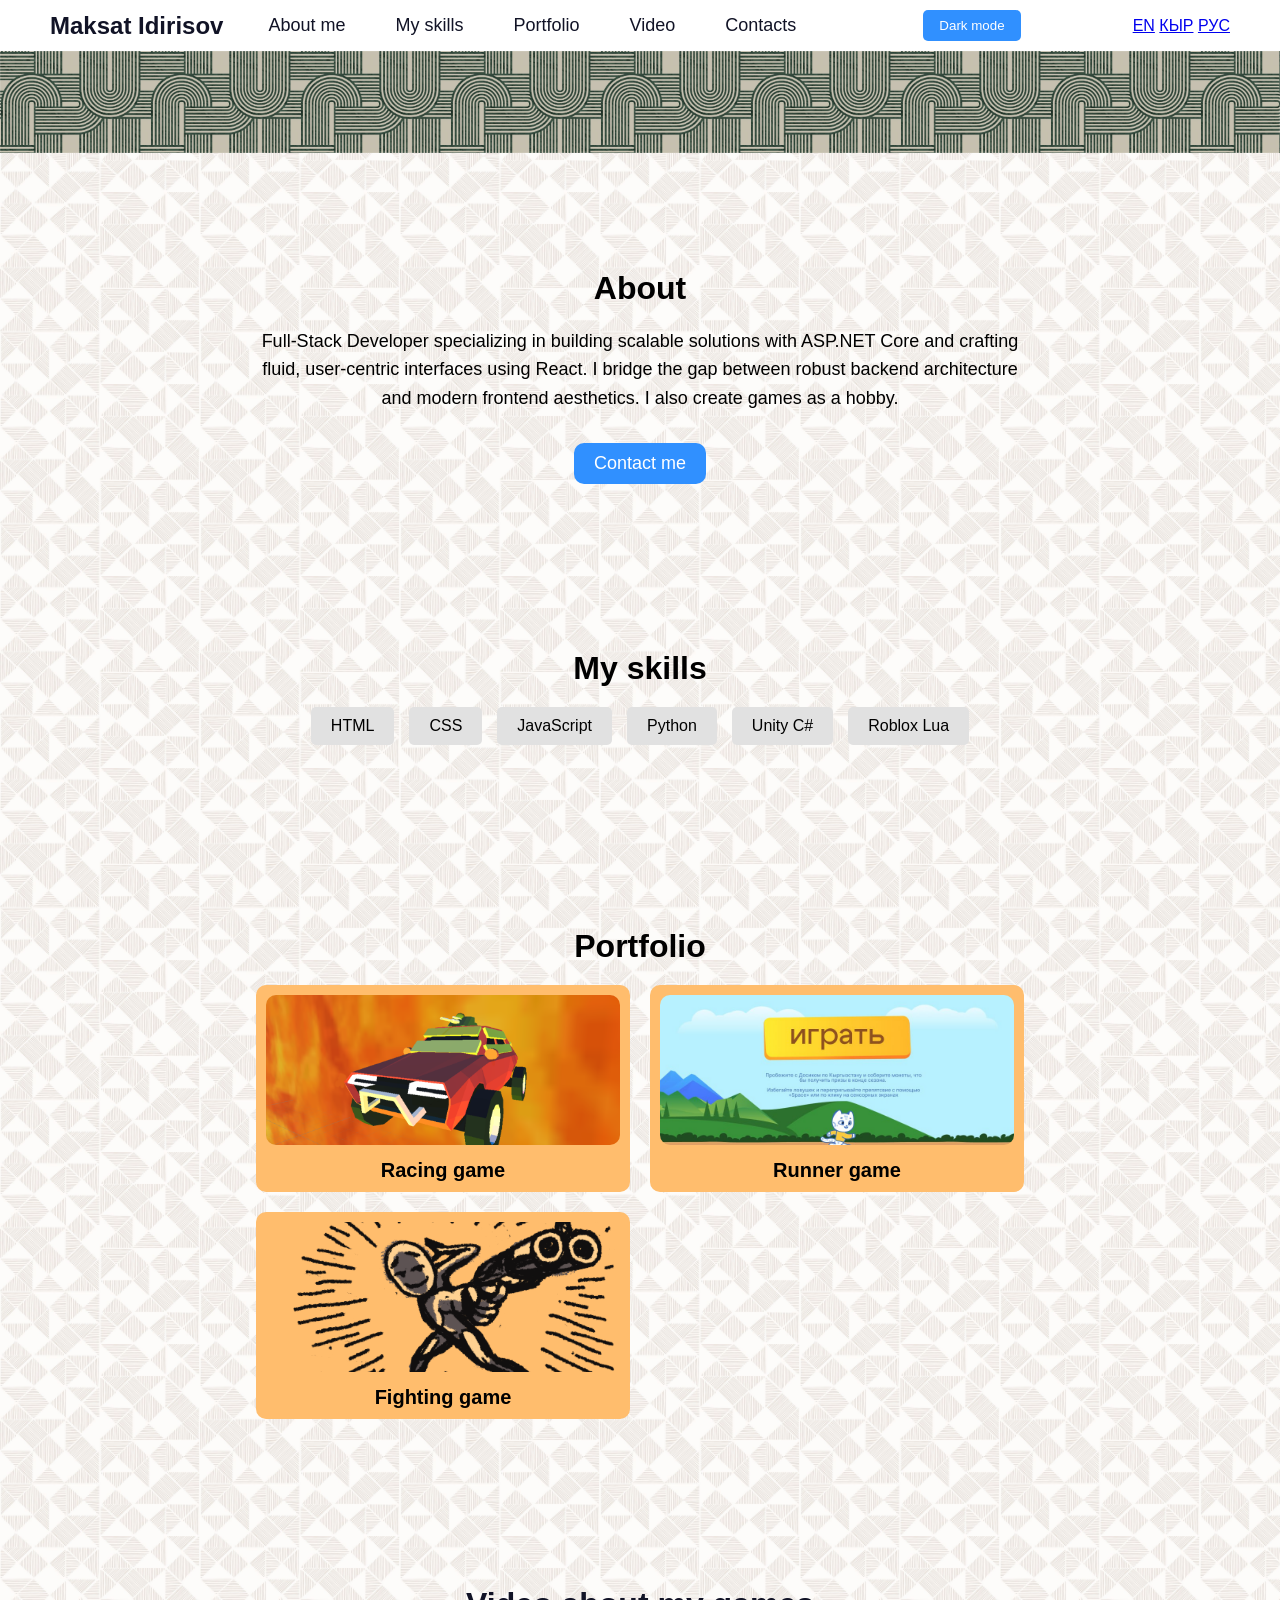
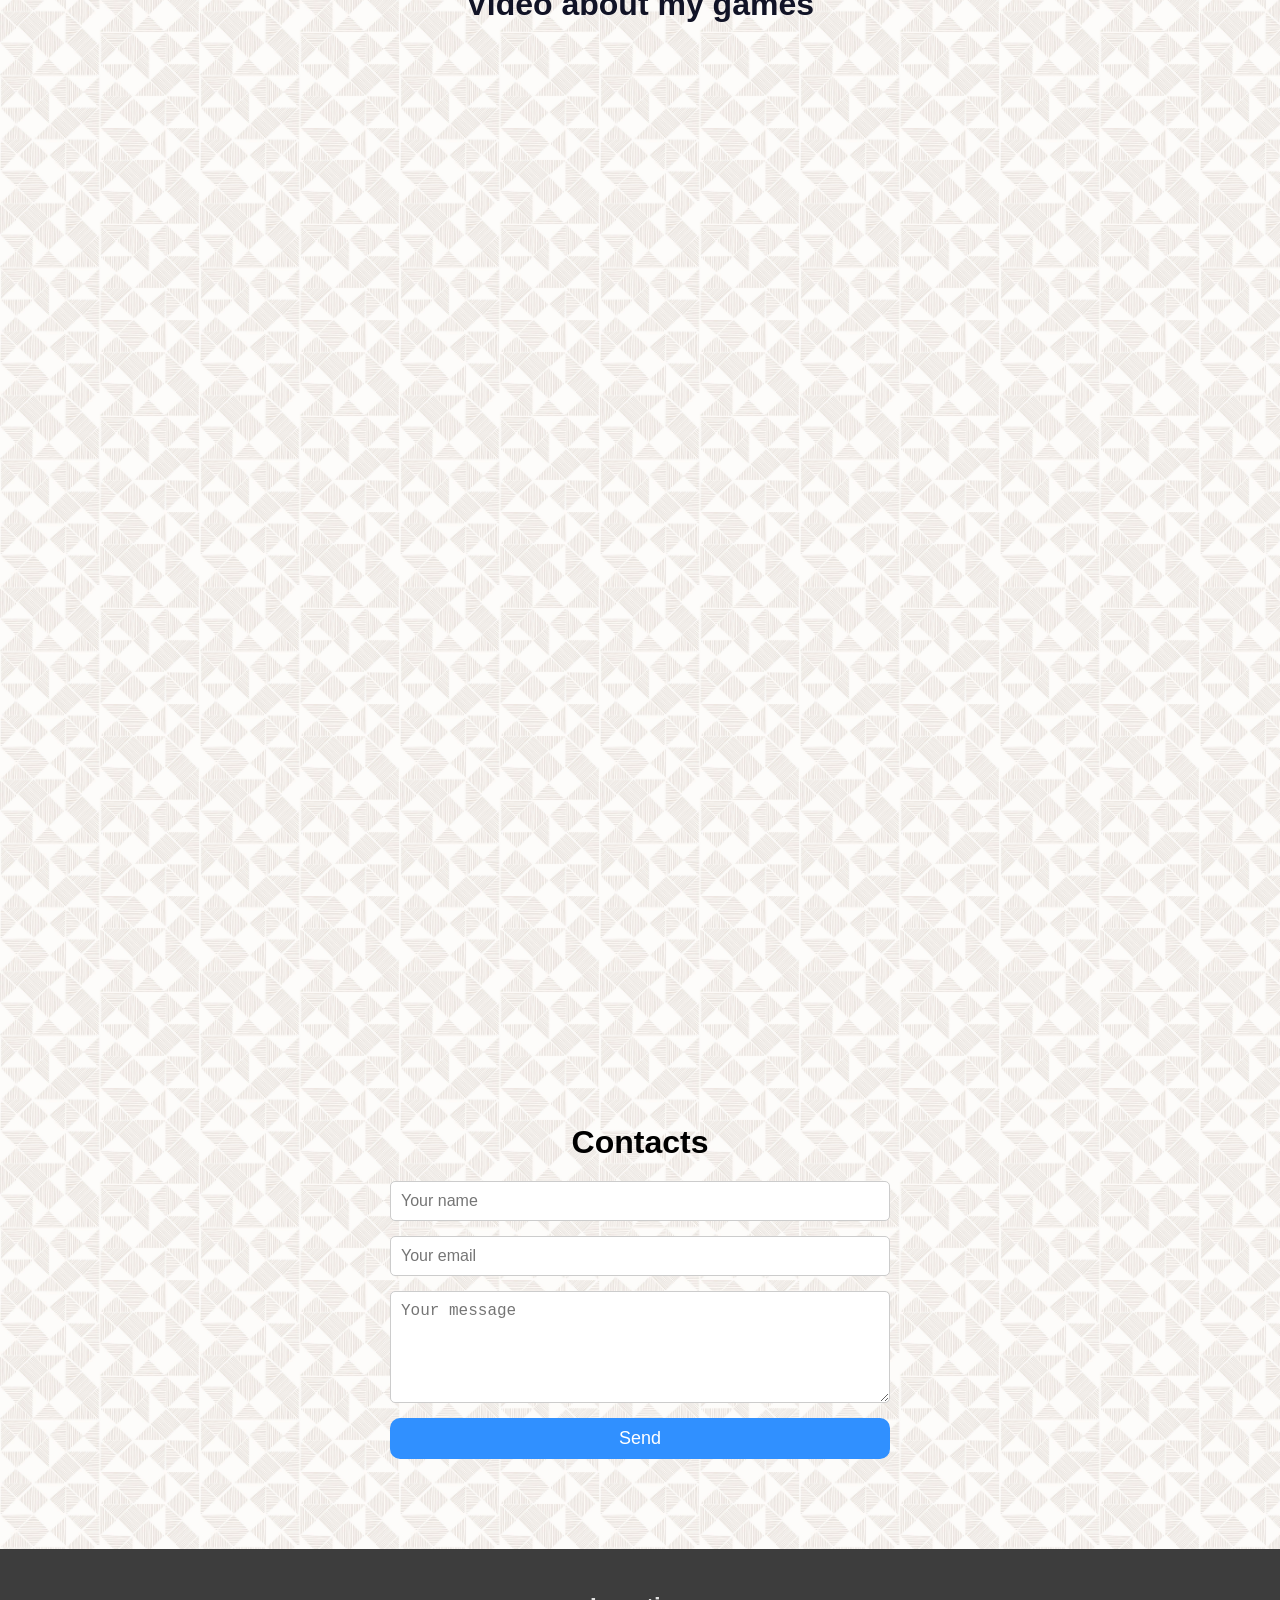
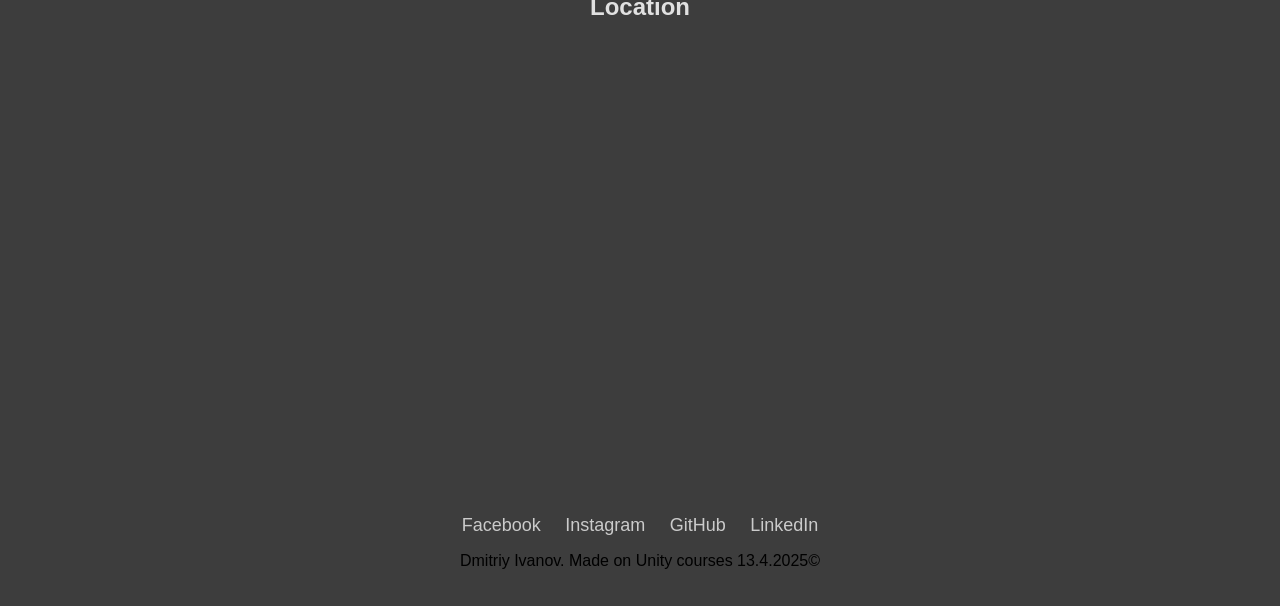
==== index.html @ fcd70723 "Added textures" ====
<!DOCTYPE html>
<html lang="ru">

<head>
    <!--Roboto-->
    <link rel="preconnect" href="https://fonts.googleapis.com">
    <link rel="preconnect" href="https://fonts.gstatic.com" crossorigin>
    <link href="https://fonts.googleapis.com/css2?family=Roboto:ital,wght@0,100..900;1,100..900&display=swap"
        rel="stylesheet">

    <meta charset="UTF-8">
    <meta name="viewport" content="width=device-width, initial-scale=1.0">
    <title>Portfolio</title>
    <link rel="stylesheet" href="style.css">
    <script src="app.js" defer></script>
</head>

<body>
    <!-- ========== Header ========== -->
    <header>
        <!-- Header Left Container: Logo and Navigation -->
        <div class="header-left">
            <!--&reg; - this creates R symbol in text-->
            <div class="logo">Maksat Idirisov</div>
            <nav>
                <ul>
                    <li><a href="#about">About me</a></li><!--Обо мне-->
                    <li><a href="#skills">My skills</a></li><!--Мои навыки-->
                    <li><a href="#portfolio">Portfolio</a></li><!--Портфолио-->
                    <li><a href="#videos">Video</a></li><!--Видео-->
                    <li><a href="#contacts">Contacts</a></li><!--Контакты-->
                </ul>
            </nav>
        </div>
        <!-- Dark/Light mode toggle button -->
        <button id="theme-toggle" class="theme-toggle-btn">Dark Mode</button>
        <!--HTML language wrapper starts here-->
        <div class="langWrap">
            <a href="#" language="english" class="active">EN</a>
            <a href="#" language="kyrgyz">КЫР</a>
            <a href="#" language="russian">РУС</a>
        </div>
    </header>

    <!-- ========== Image Block ========== -->
    <div class="image-block">
        <!--<img src="img/textures/twine-moss-4510-mm-architextures.jpg" alt="Описание изображения">-->
        <div class="texture-box"></div>
    </div>

    <!-- ========== "Обо мне" Section ========== -->
    <section class="about" id="about">
        <h2>About me</h2><!--Обо мне-->
        <p>
            I'm a web applications developer. I use ASP.NET Core for web development. 
			For the frontend I use HTML, CSS, JavaScript, and the React framework. 
			I also create games as a hobby.
        </p>
        <!--Создаю игры на Scratch, игры собранные из блоков. Также создаю игры в студии Roblox, 
на языке Луа. Также создаю язык игры с помощью Unity Engine на C#. Создаю сайты с 
с помощью HTML, CSS, JavaScript. В настоящий момент учу использовать ASP.NET для веб-разработки.-->
        <button class="contact-btn">Contact me</button><!--Связаться-->
    </section>

    <!-- ========== "Мои навыки" Section ========== -->
    <section class="skills" id="skills">
        <h2>My skills</h2><!--Мои навыки-->
        <ul>
            <li>HTML</li>
            <li>CSS</li>
            <li>JavaScript</li>
            <li>Python</li>
            <li>Unity C#</li>
            <li>Roblox Lua</li>
        </ul>
    </section>

    <!-- ========== "Портфолио" Section ========== -->
    <section class="portfolio" id="portfolio">
        <h2>Portfolio</h2><!--Портфолио-->
        <div class="portfolio-grid">
            <div class="portfolio-item">
                <img src="img/NewPanzerGameWallpaper.png" alt="Проект 1">
                <h3>Racing games</h3><!--Игры в жанре Гонки-->
            </div>
            <div class="portfolio-item">
                <img src="img/runner.jpg" alt="Проект 2">
                <h3>Runner games</h3><!--Игры в жанре Раннер-->
            </div>
            <div class="portfolio-item">
                <img src="img/playerWins.png" alt="Проект 3">
                <h3>Fighting games</h3><!--Игры в жанре Файтинг-->
            </div>
        </div>
    </section>

    <!-- ========== "Видео" Section ========== -->
    <section class="videos" id="videos">
        <h2>Video about my games</h2><!--Видео о моих играх-->
        <div class="video-container">
            <!-- Video 1 -->
            <iframe width="997" height="561" src="https://www.youtube.com/embed/65DxuuSPY0o"
                title="Стратегии на Playstation 1" frameborder="0"
                allow="accelerometer; autoplay; clipboard-write; encrypted-media; gyroscope; picture-in-picture; web-share"
                referrerpolicy="strict-origin-when-cross-origin" allowfullscreen></iframe>

            <!-- Video 2 -->
            <iframe width="997" height="561" src="https://www.youtube.com/embed/rndyV_MKTBg"
                title="Шутеры на Playstation 1" frameborder="0"
                allow="accelerometer; autoplay; clipboard-write; encrypted-media; gyroscope; picture-in-picture; web-share"
                referrerpolicy="strict-origin-when-cross-origin" allowfullscreen></iframe>

            <!-- Video 3 -->
            <iframe width="997" height="561" src="https://www.youtube.com/embed/nixuLZvsiWA"
                title="Как ломали PlayStation" frameborder="0"
                allow="accelerometer; autoplay; clipboard-write; encrypted-media; gyroscope; picture-in-picture; web-share"
                referrerpolicy="strict-origin-when-cross-origin" allowfullscreen></iframe>
        </div>
    </section>
    <!-- =================================== встроенная игра ==============-->
    <div class="game_iframe">
        <iframe frameborder="0" src="https://itch.io/embed-upload/9185637?color=85c078" allowfullscreen="" width="750"
            height="455"><a href="https://maxatidsolodev.itch.io/dosik-infinite-runner">Play Dosik Infinite Runner on
                itch.io</a></iframe>
        <iframe frameborder="0" src="https://itch.io/embed-upload/6271792?color=2f2f2f" allowfullscreen="" width="750"
            height="455"><a href="https://bulbulsup.itch.io/historyofartquiz">Play History Of Art Quiz on itch.io</a></iframe>
        <iframe frameborder="0" src="https://itch.io/embed-upload/6440916?color=000000" allowfullscreen="" width="750"
            height="455"><a href="https://bulbulsup.itch.io/yet-another-fighting-game-yafg">Play Yet Another Fighting Game
                Y.A.F.G. on itch.io</a></iframe>
    </div>

    <!-- ========== "Контакты" Section ========== -->
    <section class="contacts" id="contacts">
        <h2>Contacts</h2><!--Контакты-->
        <form class="contact-form">
            <input type="text" placeholder="Your name" required>
            <input type="email" placeholder="Your email" required>
            <textarea placeholder="Your message" rows="5" required></textarea>
            <button type="submit">Send</button><!--Отправить-->
        </form>
    </section>

    <!-- ========== Footer Section with Embedded Map and Social Links ========== -->
    <footer>
        <div class="footer-content">
            <h3>Location</h3><!--Местоположение-->
            <div class="map-container">
                <!--<iframe
                    src="https://www.google.com/maps/embed?pb=!1m18!1m12!1m3!1d1229.4750587443339!2d74.61147940737793!3d42.868602038647715!2m3!1f0!2f0!3f0!3m2!1i1024!2i768!4f13.1!3m3!1m2!1s0x389eb7c8db116807%3A0xfe74e7378a13c287!2s86%20Moskovskaya%20Street%2C%20Bishkek%20720021!5e0!3m2!1sen!2skg!4v1744515574685!5m2!1sen!2skg"
                    width="600" height="450" style="border:0;" allowfullscreen="" loading="lazy"
                    referrerpolicy="no-referrer-when-downgrade">
                </iframe>-->
                <iframe
                    src="https://www.google.com/maps/embed?pb=!1m18!1m12!1m3!1d2924.1220182789057!2d74.58876687627894!3d42.87026867115006!2m3!1f0!2f0!3f0!3m2!1i1024!2i768!4f13.1!3m3!1m2!1s0x389ec95324bdaa41%3A0x1918da62f79da395!2sIsanova%2025!5e0!3m2!1sen!2skg!4v1764756353374!5m2!1sen!2skg"
                    width="600" height="450" style="border:0;" allowfullscreen="" loading="lazy"
                    referrerpolicy="no-referrer-when-downgrade">
                </iframe>
                <!--<iframe
                    src="https://www.google.com/maps/embed?pb=!1m18!1m12!1m3!1d2947.2581441938846!2d74.61186011534922!3d42.87630127915056!2m3!1f0!2f0!3f0!3m2!1i1024!2i768!4f13.1!3m3!1m2!1s0x389ec60df4aa07b7%3A0x97b7a7f1d6a5e0!2z0JjQvdC70Y_RgtGA0L7QstCwLCDQmtC-0YDRg9C70YzQvdC40Lwg0JfQsNC90LDRgdC-0LPQsA!5e0!3m2!1sru!2skg!4v1681290000000!5m2!1sru!2skg"
                    width="600" height="450" style="border:0;" allowfullscreen="" loading="lazy">
                </iframe>-->
            </div>
            <!-- Social Media Links -->
            <div class="social-links">
                <a href="https://www.facebook.com/yourprofile" target="_blank" rel="noopener noreferrer">
                    Facebook</a>
                <a href="https://www.instagram.com/yourprofile" target="_blank" rel="noopener noreferrer">
                    Instagram</a>
                <a href="https://github.com/yourprofile" target="_blank" rel="noopener noreferrer">
                    GitHub</a>
                <a href="https://www.linkedin.com/in/yourprofile" target="_blank" rel="noopener noreferrer">
                    LinkedIn</a>
            </div>
            <div>
                <!--&copy; - this is for copyright symbol-->
                <p class="aboutWebsite">Dmitriy Ivanov. Made on Unity courses 13.4.2025&copy;</p><!--Иванов Дмитрий. Создано на курсах по Юнити и разработке игр 13.4.2025&copy;-->
            </div>
        </div>
    </footer>
</body>
</html>
---- style.css ----
:root{
    --light-color: #ffffff;
    --dark-color: rgb(17, 19, 38);
    --light-texture: url("/img/textures/hoose-wallpaper-in-pink-granite-1040-mm-architextures.jpg");
    --dark-texture: url("/img/textures/zinc-1498-mm-architextures.jpg");
}
/* ========== Global Styles ========== */
body {
    margin: 0;
    font-family: 'ZCOOL KuaiLe', sans-serif;
    background-color: var(--light-color);/*white*/
    background-image: var(--light-texture);
    background-repeat: repeat;
    background-size: 200px;
}

/* ========== Header Styles (updated) ========== */
header {
    display: flex;
    justify-content: space-between;
    align-items: center;
    padding: 10px 50px;
    background-color: var(--light-color);/*white*/
    box-shadow: 0 2px 5px rgba(0, 0, 0, 0.1);
}

/* Header left container styles */
.header-left {
    display: flex;
    align-items: center;
    gap: 30px;
}

.theme-toggle-btn {
    /* No position:absolute now so it stays in flow on the right side */
    padding: 8px 16px;
    background-color: #3090ff;
    color: white;
    border: none;
    border-radius: 5px;
    cursor: pointer;
    transition: background 0.3s;
}

.theme-toggle-btn:hover {
    background-color: #2070e0;
}

.logo {
    font-size: 24px;
    font-weight: bold;
    color: var(--dark-color);/*#333*/
}

nav ul {
    list-style: none;
    display: flex;
    gap: 20px;
    margin: 0;
    padding: 0;
}

nav ul li a {
    text-decoration: none;
    color: var(--dark-color);/*#333*/
    font-size: 18px;
    padding: 10px 15px;
    transition: background 0.3s, color 0.3s;
}

nav ul li a:hover {
    background: #f4a261;
    color: white;
    border-radius: 5px;
}

/* ========== Image Block Styles ========== */
.image-block {
    display: flex;
    justify-content: center;
    margin: 0px, 0px;/*40px*/
}

/*.image-block img {
    width: 100%;
    /* 60% width of the screen */
    /*height: 200px;
    /* Height set to 200px */
    /*object-fit: cover;
    border-radius: 10px;
    /* Rounded corners for the image */
/*}*/
.texture-box{
    width: 100%;
    /* Your desired width */
    height: 100px;
    /* Your desired height */
    margin: 0px auto;
    /* Centered with auto */
    /*border-radius: 10px;*/

    /* The Texture Logic */
    background-image: url('img/textures/twine-moss-4510-mm-architextures.jpg');
    background-repeat: repeat;

    /* ADJUST THIS to make the texture smaller or larger */
    background-size: 150px;
    /* Smaller number = smaller texture pattern */

    border: 1px solid rgba(255, 255, 255, 0.1);
    /* Subtle border for depth */
}
/* ========== "Обо мне" Section Styles ========== */
.about {
    width: 60%;
    /* Same width as the image block */
    margin: 40px auto;
    padding: 50px;
    text-align: center;
}

.about h2 {
    font-size: 32px;
    margin-bottom: 20px;
}

.about p {
    font-size: 18px;
    max-width: 800px;
    margin: 0 auto 30px;
    line-height: 1.6;
}

.contact-btn {
    background-color: #3090ff;
    /* Valid hex color code */
    color: white;
    font-size: 18px;
    padding: 10px 20px;
    border: none;
    border-radius: 10px;
    /* Same rounding as the image */
    cursor: pointer;
    transition: background 0.3s;
}

.contact-btn:hover {
    background-color: #2070e0;
    /* Hover color */
}

/* ========== "Мои навыки" Section Styles ========== */
.skills {
    width: 60%;
    /* Same width as above */
    margin: 40px auto;
    padding: 50px;
    text-align: center;
}

.skills h2 {
    font-size: 32px;
    margin-bottom: 20px;
}

.skills ul {
    list-style: none;
    padding: 0;
    display: flex;
    justify-content: center;
    flex-wrap: wrap;
    gap: 15px;
}

.skills ul li {
    background-color: #e1e1e1;/*(0-9)(a-f) hex color code*/
    padding: 10px 20px;
    border-radius: 5px;
    font-size: 16px;
}

/* ========== "Портфолио" Section Styles ========== */
.portfolio {
    width: 60%;
    /* Same width as above */
    margin: 40px auto;
    padding: 50px;
    text-align: center;
}

.portfolio h2 {
    font-size: 32px;
    margin-bottom: 20px;
}

.portfolio-grid {
    display: grid;
    grid-template-columns: repeat(auto-fit, minmax(250px, 1fr));
    gap: 20px;
}

.portfolio-item {
    background-color: #ffbd6d;
    padding: 10px;
    border-radius: 10px;
}

.portfolio-item img {
    width: 100%;
    height: 150px;
    object-fit: cover;
    border-radius: 10px;
}

.portfolio-item h3 {
    font-size: 20px;
    margin: 10px 0 0;
}

/* ========== Видео Section Styles ========== */
.videos {
    width: 60%;
    margin: 40px auto;
    padding: 50px;
    text-align: center;
}

.videos h2 {
    font-size: 32px;
    margin-bottom: 20px;
    color: var(--dark-color);/*#333*/
}

/* Container for the videos arranged in one row */
.video-container {
    display: flex;
    justify-content: space-between;
    gap: 20px;
    flex-wrap: wrap;
}

/* Styling for each embedded video */
.video-container iframe {
    flex: 1 1 30%;
    /* Grows and shrinks, base width ~30% */
    min-width: 250px;
    /* Ensures the iframe doesn't get too narrow */
    height: 200px;
    /* Adjust the height as needed to maintain aspect ratio */
    border: 0;
    border-radius: 10px;
}

/* ========== "Контакты" Section Styles ========== */
.contacts {
    width: 60%;
    /* Same width as above */
    margin: 40px auto;
    padding: 50px;
    text-align: center;
}

.contacts h2 {
    font-size: 32px;
    margin-bottom: 20px;
}

.contact-form {
    display: flex;
    flex-direction: column;
    gap: 15px;
    max-width: 500px;
    margin: 0 auto;
}

.contact-form input,
.contact-form textarea {
    padding: 10px;
    font-size: 16px;
    border: 1px solid #ccc;
    border-radius: 5px;
}

.contact-form button {
    background-color: #3090ff;
    /* Valid hex color code for the button */
    color: white;
    font-size: 18px;
    padding: 10px 20px;
    border: none;
    border-radius: 10px;
    /* Same rounding as the image */
    cursor: pointer;
    transition: background 0.3s;
}

.contact-form button:hover {
    background-color: #2070e0;
    /* Hover color */
}

/* ========== Footer Styles ========== */
footer {
    background-color: #3d3d3d;
    padding: 20px 50px;
    text-align: center;
    margin-top: 40px;
}

.footer-content h3 {
    font-size: 24px;
    margin-bottom: 20px;
    color: #e1e1e1;
}

/* Map container to restrict size and add responsiveness */
.map-container {
    max-width: 100%;
    margin: 0 auto;
    overflow: hidden;
}

.map-container iframe {
    width: 100%;
    height: 450px;
    border: 0;
    border-radius: 10px;
}

/* ========== Footer Styles for social links ========== */
.social-links {
    margin-top: 20px;
}

.social-links a {
    margin: 0 10px;
    color: #cbcbcb;
    font-size: 18px;
    text-decoration: none;
    transition: color 0.3s;
}

.social-links a:hover {
    color: #3090ff;
}

/* ===== Dark Mode Styles ===== */
body.dark-mode {
    background-color: var(--dark-color);/*#121212*/
    color: var(--light-color);/*#e0e0e0*/
    background-image: var(--dark-texture);
}

body.dark-mode header {
    background-color: #1e1e1e;
    box-shadow: 0 2px 10px rgba(255, 255, 255, 0.1);
}

body.dark-mode .logo,
body.dark-mode nav ul li a,
body.dark-mode .about h2,
body.dark-mode .skills h2,
body.dark-mode .portfolio h2,
body.dark-mode .videos h2,
body.dark-mode .contacts h2,
body.dark-mode footer .footer-content h3,
body.dark-mode .skills ul li {
    color: var(--light-color);/*#e0e0e0*/
}

body.dark-mode .portfolio-item{
    background-color: #1e1e1e;
}

body.dark-mode .skills ul li {
    background-color: #1e1e1e;
}

body.dark-mode nav ul li a:hover {
    background: #f4a261;
    color: #121212;
}

body.dark-mode .contact-btn {
    background-color: #2070e0;
}

body.dark-mode .contact-btn:hover {
    background-color: #3090ff;
}
/*================================ Game Iframe ===============*/
.game_iframe{
    display: flex;
    justify-content: center;
}
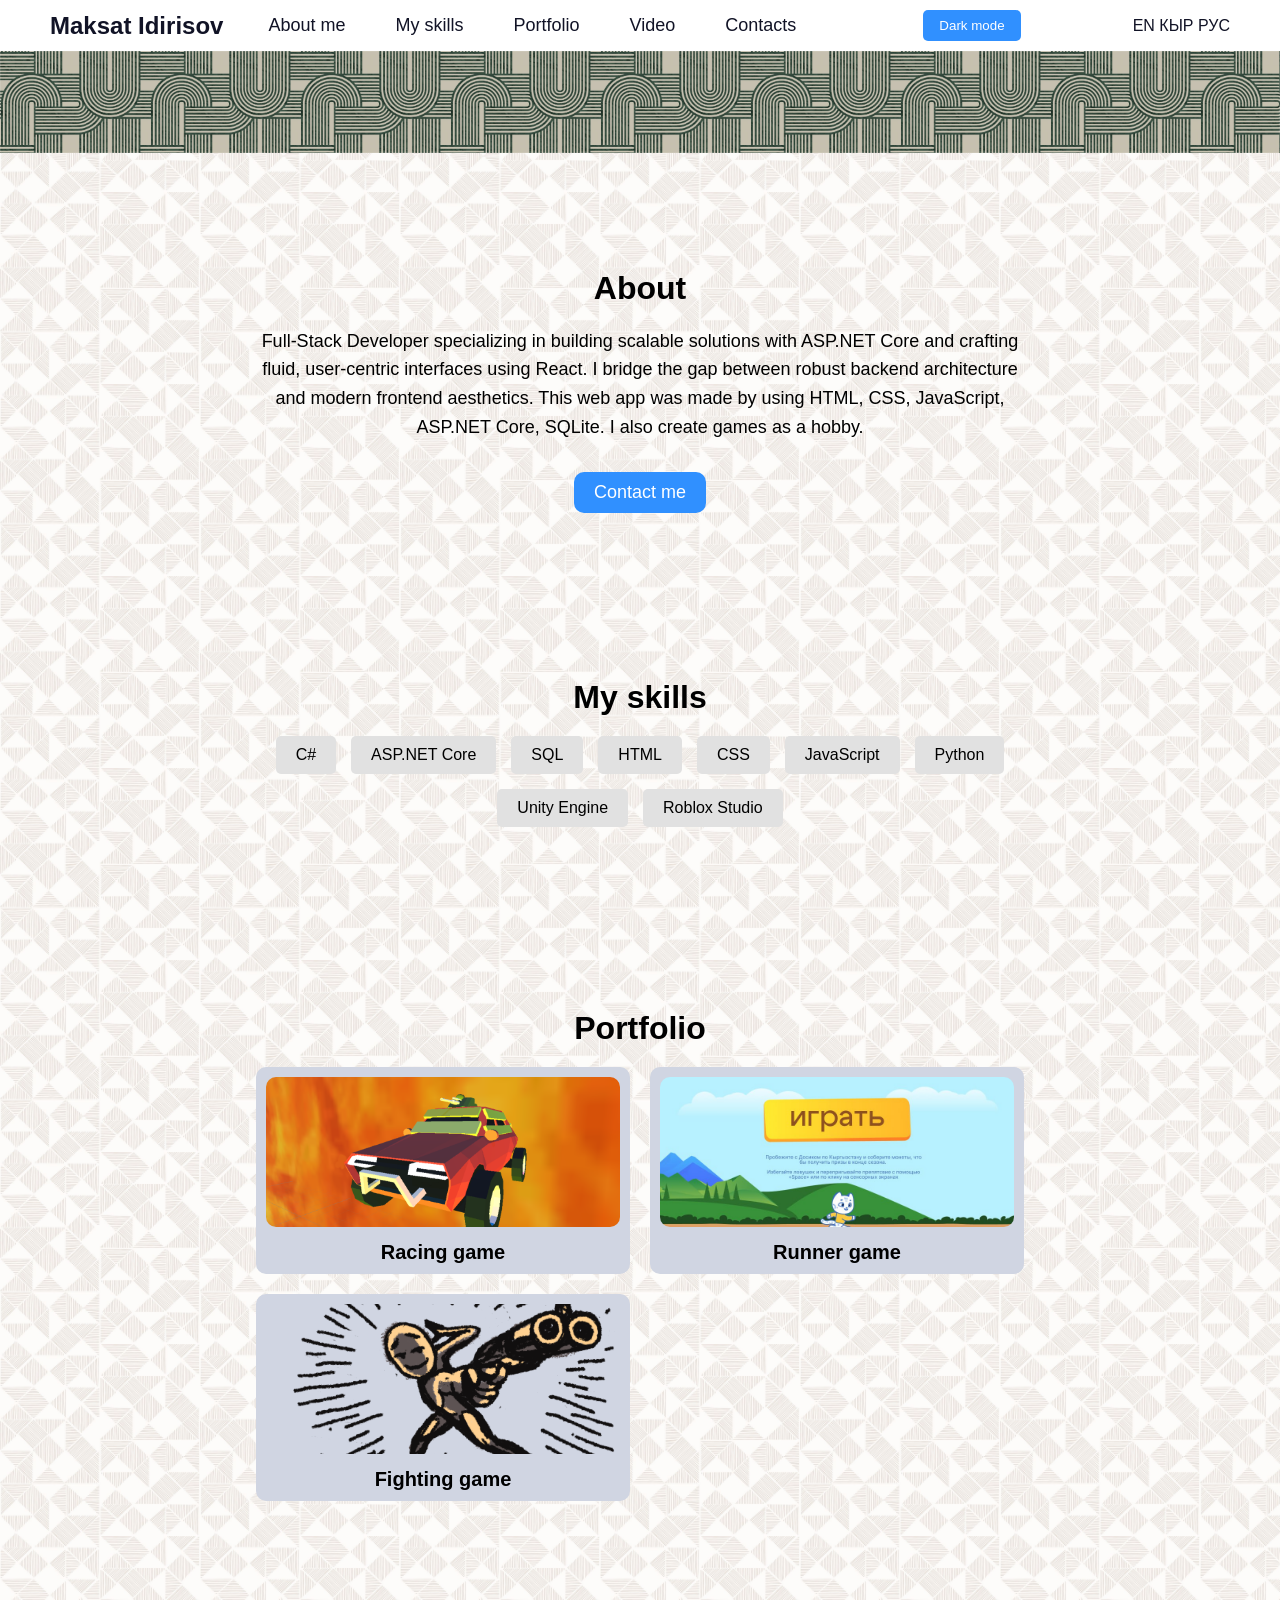
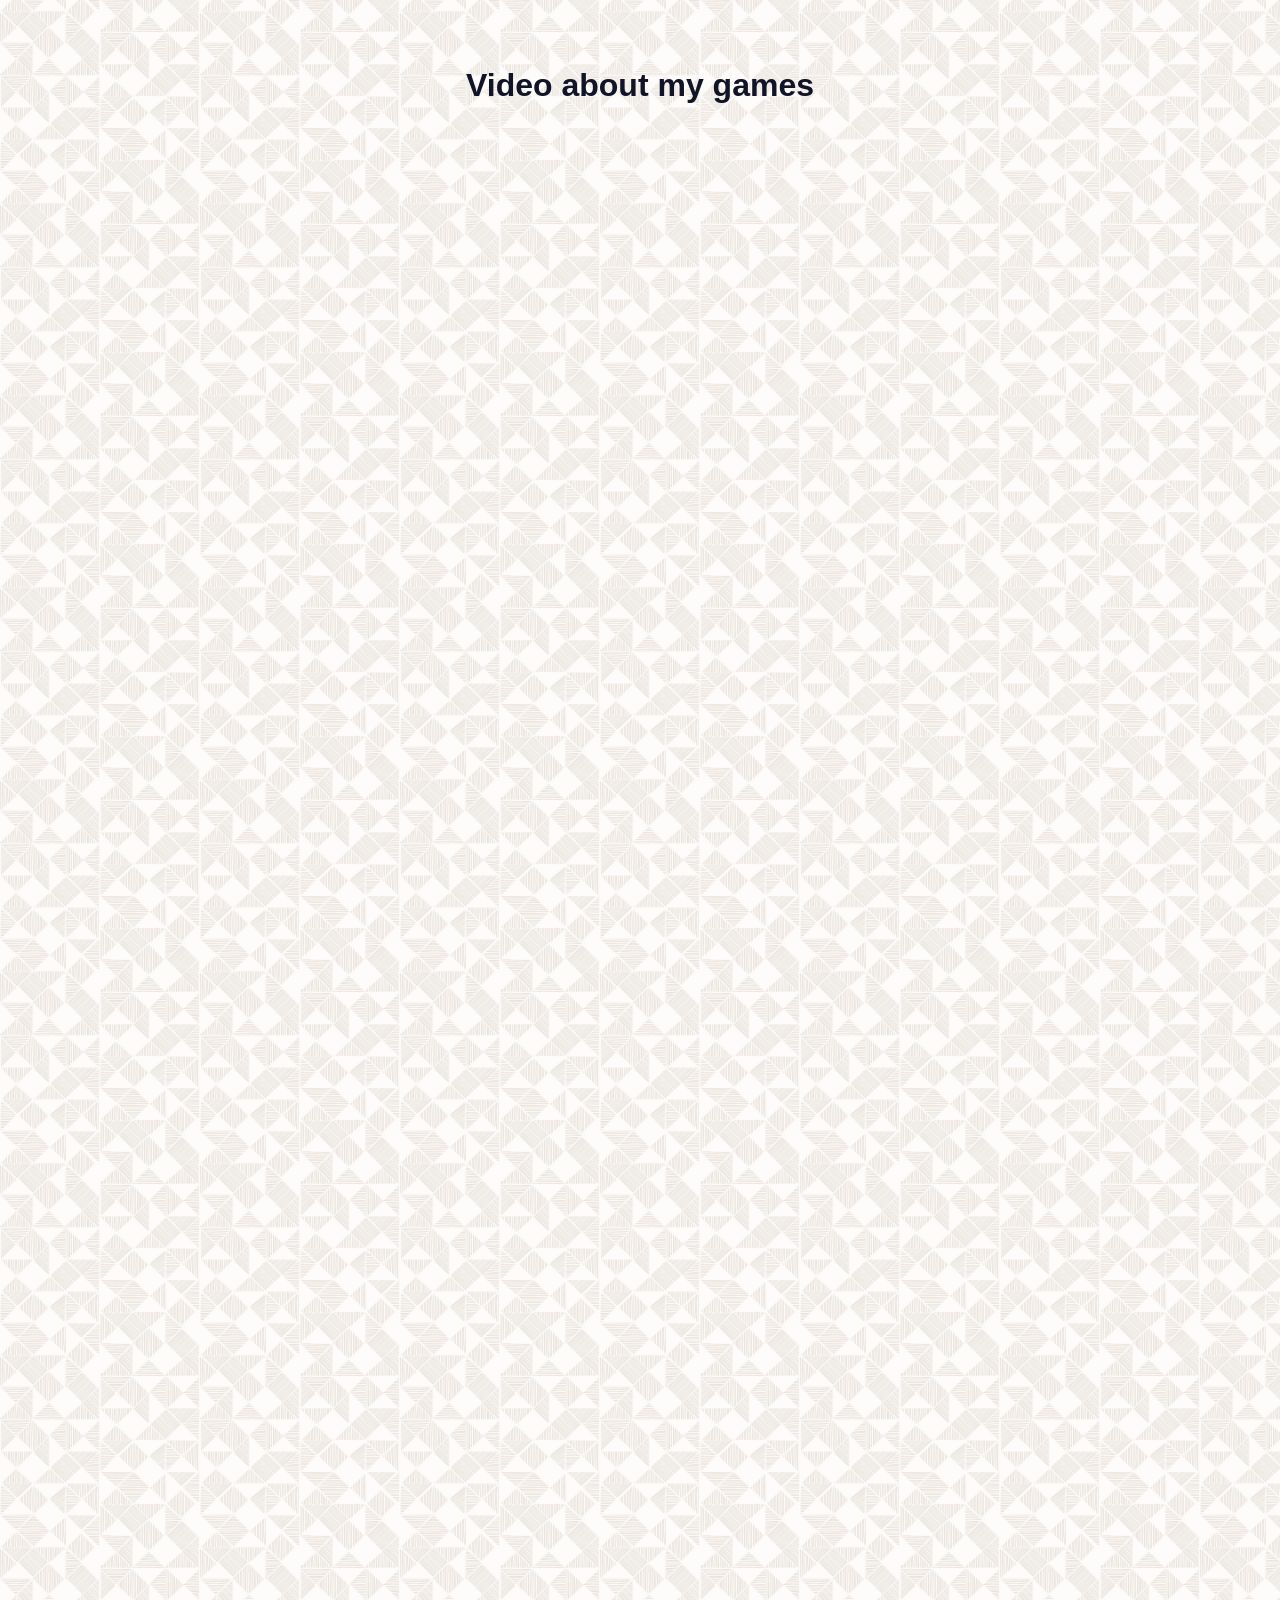
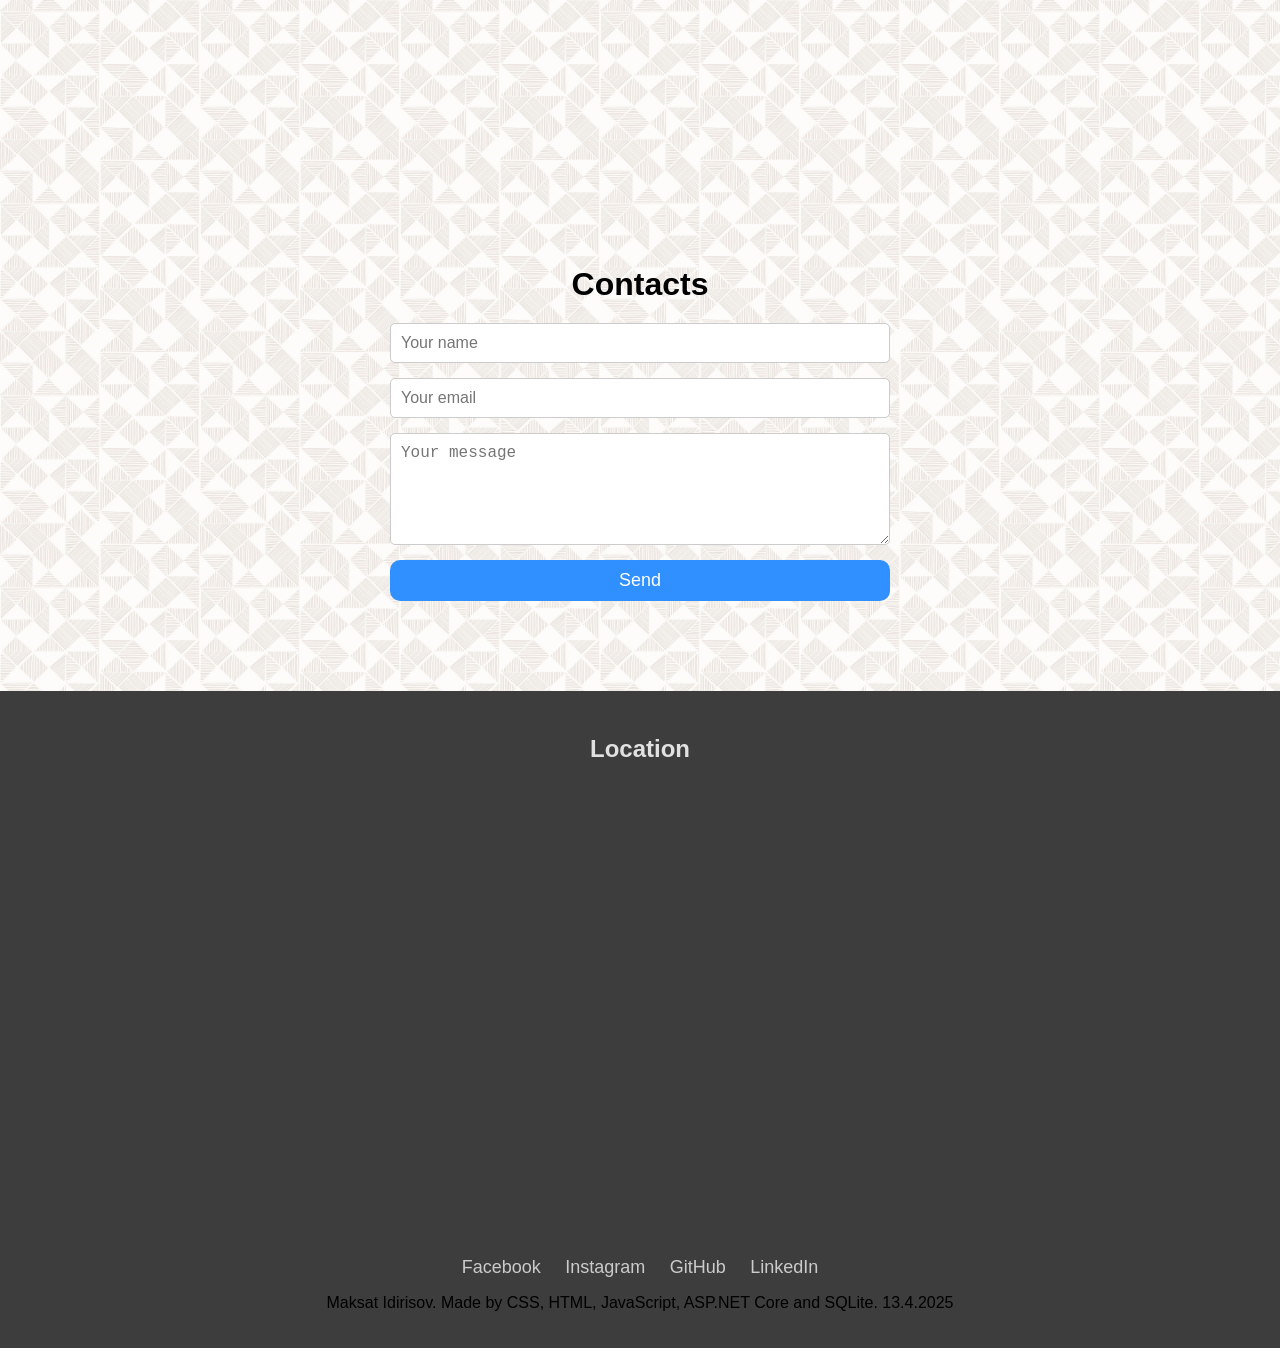
==== commit 51f3fd25: "Add new video to site" ====
--- a/index.html
+++ b/index.html
@@ -53,7 +53,7 @@
         <h2>About me</h2><!--Обо мне-->
         <p>
             I'm a web applications developer. I use ASP.NET Core for web development. 
-			For the frontend I use HTML, CSS, JavaScript, and the React framework. 
+			For the frontend I use HTML, CSS, JavaScript, and the React framework. This web app was made by using HTML, CSS, JavaScript, ASP.NET Core, SQLite. 
 			I also create games as a hobby.
         </p>
         <!--Создаю игры на Scratch, игры собранные из блоков. Также создаю игры в студии Roblox, 
@@ -66,12 +66,15 @@
     <section class="skills" id="skills">
         <h2>My skills</h2><!--Мои навыки-->
         <ul>
+            <li>C#</li>
+            <li>ASP.NET Core</li>
+            <li>SQL</li>
             <li>HTML</li>
             <li>CSS</li>
             <li>JavaScript</li>
             <li>Python</li>
-            <li>Unity C#</li>
-            <li>Roblox Lua</li>
+            <li>Unity Engine</li>
+            <li>Roblox Studio</li>
         </ul>
     </section>
 
@@ -99,22 +102,59 @@
         <h2>Video about my games</h2><!--Видео о моих играх-->
         <div class="video-container">
             <!-- Video 1 -->
-            <iframe width="997" height="561" src="https://www.youtube.com/embed/65DxuuSPY0o"
-                title="Стратегии на Playstation 1" frameborder="0"
+            <iframe width="560" height="315" src="https://www.youtube.com/embed/NQM_pgUOE70?si=g47Z1uhiQgvhNwcz"
+                title="YouTube video player" frameborder="0"
                 allow="accelerometer; autoplay; clipboard-write; encrypted-media; gyroscope; picture-in-picture; web-share"
                 referrerpolicy="strict-origin-when-cross-origin" allowfullscreen></iframe>
 
             <!-- Video 2 -->
-            <iframe width="997" height="561" src="https://www.youtube.com/embed/rndyV_MKTBg"
-                title="Шутеры на Playstation 1" frameborder="0"
+            <iframe width="560" height="315" src="https://www.youtube.com/embed/OW7FZe9m3pw?si=pjWqdIMIAgUa4hpY"
+                title="YouTube video player" frameborder="0"
                 allow="accelerometer; autoplay; clipboard-write; encrypted-media; gyroscope; picture-in-picture; web-share"
                 referrerpolicy="strict-origin-when-cross-origin" allowfullscreen></iframe>
 
             <!-- Video 3 -->
-            <iframe width="997" height="561" src="https://www.youtube.com/embed/nixuLZvsiWA"
-                title="Как ломали PlayStation" frameborder="0"
-                allow="accelerometer; autoplay; clipboard-write; encrypted-media; gyroscope; picture-in-picture; web-share"
-                referrerpolicy="strict-origin-when-cross-origin" allowfullscreen></iframe>
+            <iframe width="560" height="315" src="https://www.youtube.com/embed/DjI_BoPA_G0?si=RTqyI35DdUiqxCqj"
+                title="YouTube video player" frameborder="0"
+                allow="accelerometer; autoplay; clipboard-write; encrypted-media; gyroscope; picture-in-picture; web-share"
+                referrerpolicy="strict-origin-when-cross-origin" allowfullscreen></iframe>
+            
+            <!-- Video 4 -->
+            <iframe width="560" height="315" src="https://www.youtube.com/embed/OZb2voE2VeU?si=EPt0GXZvlEUz049D"
+                title="YouTube video player" frameborder="0"
+                allow="accelerometer; autoplay; clipboard-write; encrypted-media; gyroscope; picture-in-picture; web-share"
+                referrerpolicy="strict-origin-when-cross-origin" allowfullscreen></iframe>
+
+            <!-- Video 5 -->
+            <iframe width="560" height="315" src="https://www.youtube.com/embed/uOVDIldVD5s?si=UsMI7QcR61pxNXm0"
+                title="YouTube video player" frameborder="0"
+                allow="accelerometer; autoplay; clipboard-write; encrypted-media; gyroscope; picture-in-picture; web-share"
+                referrerpolicy="strict-origin-when-cross-origin" allowfullscreen></iframe>
+            
+            <!-- Video 6 -->
+            <iframe width="560" height="315" src="https://www.youtube.com/embed/KE5Vaq2ioII?si=zMNui8AjSneK5waM"
+                title="YouTube video player" frameborder="0"
+                allow="accelerometer; autoplay; clipboard-write; encrypted-media; gyroscope; picture-in-picture; web-share"
+                referrerpolicy="strict-origin-when-cross-origin" allowfullscreen></iframe>
+            
+            <!-- Video 7 -->
+            <iframe width="560" height="315" src="https://www.youtube.com/embed/pYoS26E06fo?si=h0n6jgJnWlT0lRgg"
+                title="YouTube video player" frameborder="0"
+                allow="accelerometer; autoplay; clipboard-write; encrypted-media; gyroscope; picture-in-picture; web-share"
+                referrerpolicy="strict-origin-when-cross-origin" allowfullscreen></iframe>
+            
+            <!-- Video 8 -->
+            <iframe width="560" height="315" src="https://www.youtube.com/embed/t-qc_uVmUPU?si=neSdJPQup0eoLiZ0"
+                title="YouTube video player" frameborder="0"
+                allow="accelerometer; autoplay; clipboard-write; encrypted-media; gyroscope; picture-in-picture; web-share"
+                referrerpolicy="strict-origin-when-cross-origin" allowfullscreen></iframe>
+            
+            <!-- Video 9 -->
+            <iframe width="560" height="315" src="https://www.youtube.com/embed/RRLF1uKUMMY?si=Ht2DAGWmmmTd0l2j"
+                title="YouTube video player" frameborder="0"
+                allow="accelerometer; autoplay; clipboard-write; encrypted-media; gyroscope; picture-in-picture; web-share"
+                referrerpolicy="strict-origin-when-cross-origin" allowfullscreen></iframe>
+                
         </div>
     </section>
     <!-- =================================== встроенная игра ==============-->
@@ -145,20 +185,13 @@
         <div class="footer-content">
             <h3>Location</h3><!--Местоположение-->
             <div class="map-container">
-                <!--<iframe
-                    src="https://www.google.com/maps/embed?pb=!1m18!1m12!1m3!1d1229.4750587443339!2d74.61147940737793!3d42.868602038647715!2m3!1f0!2f0!3f0!3m2!1i1024!2i768!4f13.1!3m3!1m2!1s0x389eb7c8db116807%3A0xfe74e7378a13c287!2s86%20Moskovskaya%20Street%2C%20Bishkek%20720021!5e0!3m2!1sen!2skg!4v1744515574685!5m2!1sen!2skg"
-                    width="600" height="450" style="border:0;" allowfullscreen="" loading="lazy"
-                    referrerpolicy="no-referrer-when-downgrade">
-                </iframe>-->
+                
                 <iframe
                     src="https://www.google.com/maps/embed?pb=!1m18!1m12!1m3!1d2924.1220182789057!2d74.58876687627894!3d42.87026867115006!2m3!1f0!2f0!3f0!3m2!1i1024!2i768!4f13.1!3m3!1m2!1s0x389ec95324bdaa41%3A0x1918da62f79da395!2sIsanova%2025!5e0!3m2!1sen!2skg!4v1764756353374!5m2!1sen!2skg"
                     width="600" height="450" style="border:0;" allowfullscreen="" loading="lazy"
                     referrerpolicy="no-referrer-when-downgrade">
                 </iframe>
-                <!--<iframe
-                    src="https://www.google.com/maps/embed?pb=!1m18!1m12!1m3!1d2947.2581441938846!2d74.61186011534922!3d42.87630127915056!2m3!1f0!2f0!3f0!3m2!1i1024!2i768!4f13.1!3m3!1m2!1s0x389ec60df4aa07b7%3A0x97b7a7f1d6a5e0!2z0JjQvdC70Y_RgtGA0L7QstCwLCDQmtC-0YDRg9C70YzQvdC40Lwg0JfQsNC90LDRgdC-0LPQsA!5e0!3m2!1sru!2skg!4v1681290000000!5m2!1sru!2skg"
-                    width="600" height="450" style="border:0;" allowfullscreen="" loading="lazy">
-                </iframe>-->
+                
             </div>
             <!-- Social Media Links -->
             <div class="social-links">
@@ -173,7 +206,7 @@
             </div>
             <div>
                 <!--&copy; - this is for copyright symbol-->
-                <p class="aboutWebsite">Dmitriy Ivanov. Made on Unity courses 13.4.2025&copy;</p><!--Иванов Дмитрий. Создано на курсах по Юнити и разработке игр 13.4.2025&copy;-->
+                <p class="aboutWebsite">Maksat Idirisov. Made by CSS, HTML, JavaScript, ASP.NET Core and SQLite. 13.4.2025</p><!--Иванов Дмитрий. Создано на курсах по Юнити и разработке игр 13.4.2025&copy;-->
             </div>
         </div>
     </footer>
--- a/style.css
+++ b/style.css
@@ -72,6 +72,10 @@
     background: #f4a261;
     color: white;
     border-radius: 5px;
+}
+.langWrap a{
+    color: var(--dark-color);
+    text-decoration: none;
 }
 
 /* ========== Image Block Styles ========== */
@@ -200,7 +204,7 @@
 }
 
 .portfolio-item {
-    background-color: #ffbd6d;
+    background-color: #d0d5e2;
     padding: 10px;
     border-radius: 10px;
 }
@@ -364,7 +368,8 @@
 body.dark-mode .videos h2,
 body.dark-mode .contacts h2,
 body.dark-mode footer .footer-content h3,
-body.dark-mode .skills ul li {
+body.dark-mode .skills ul li,
+body.dark-mode .langWrap a{
     color: var(--light-color);/*#e0e0e0*/
 }
 
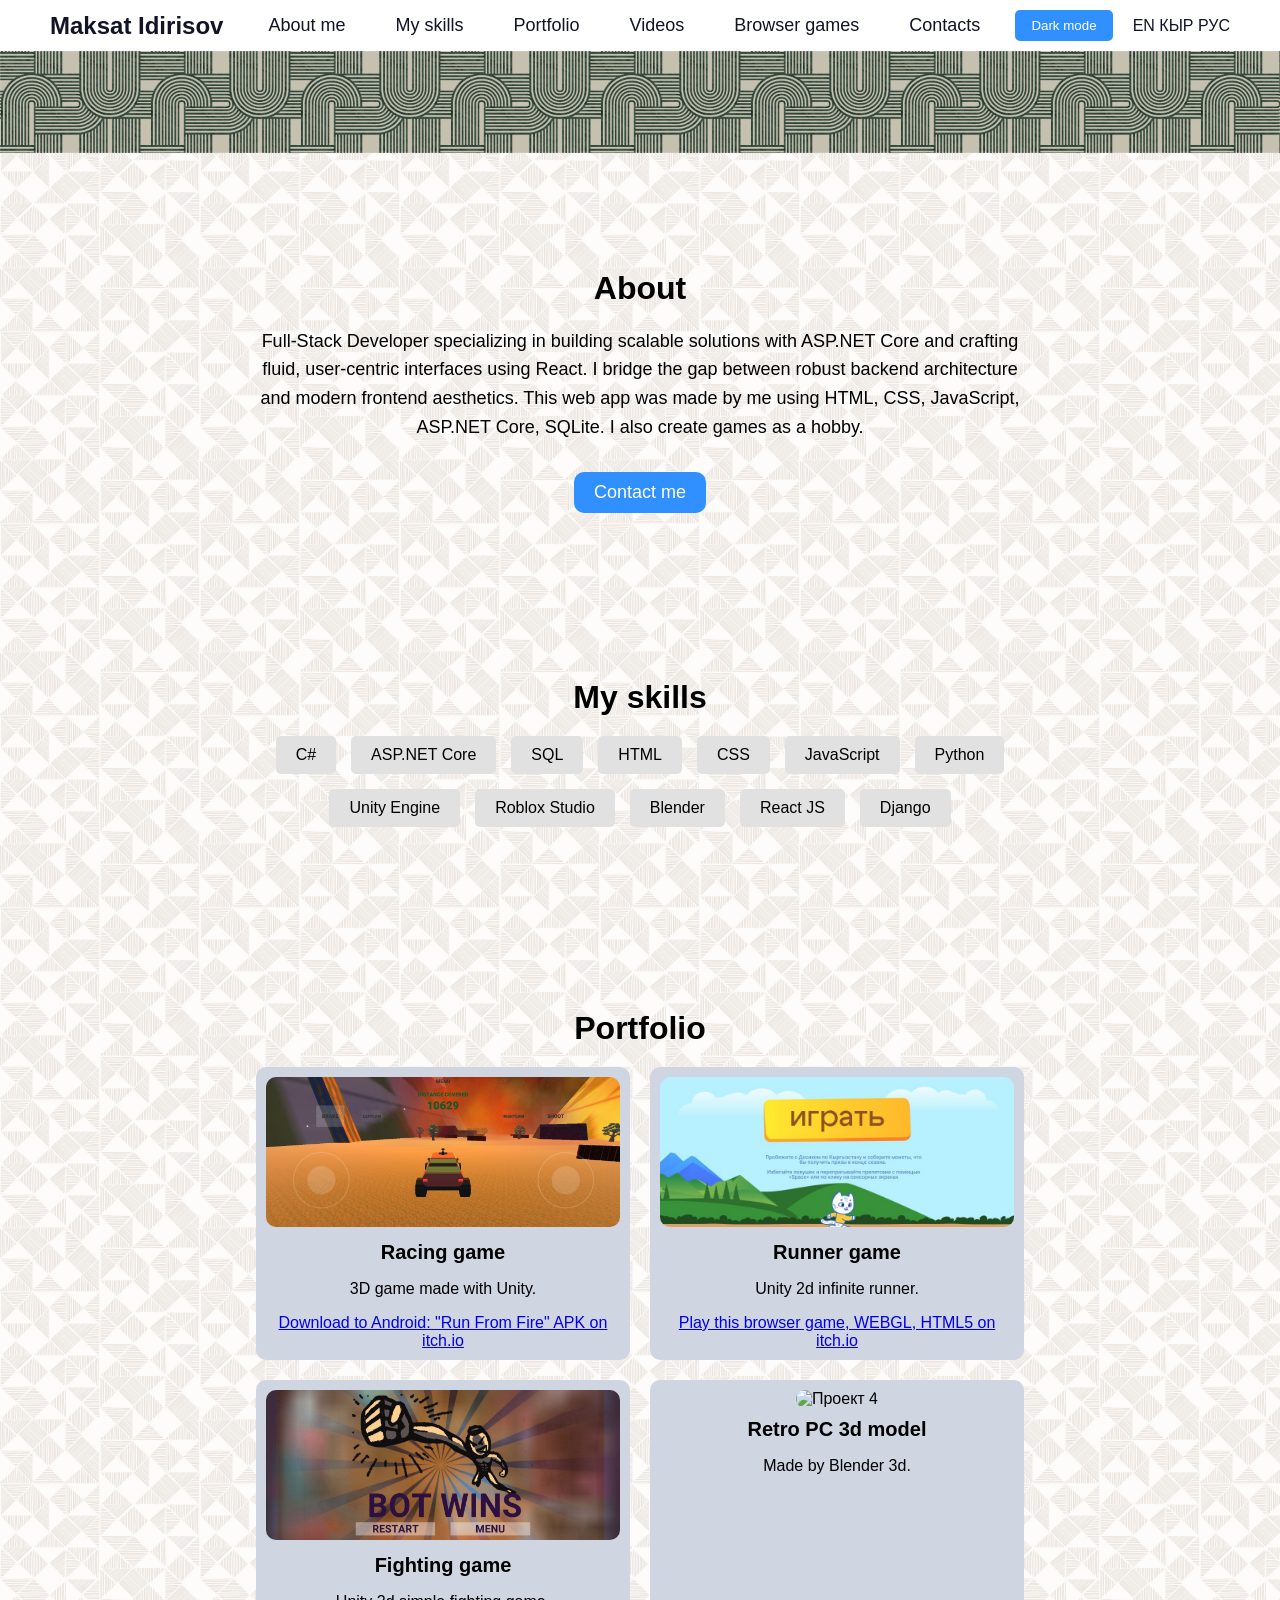
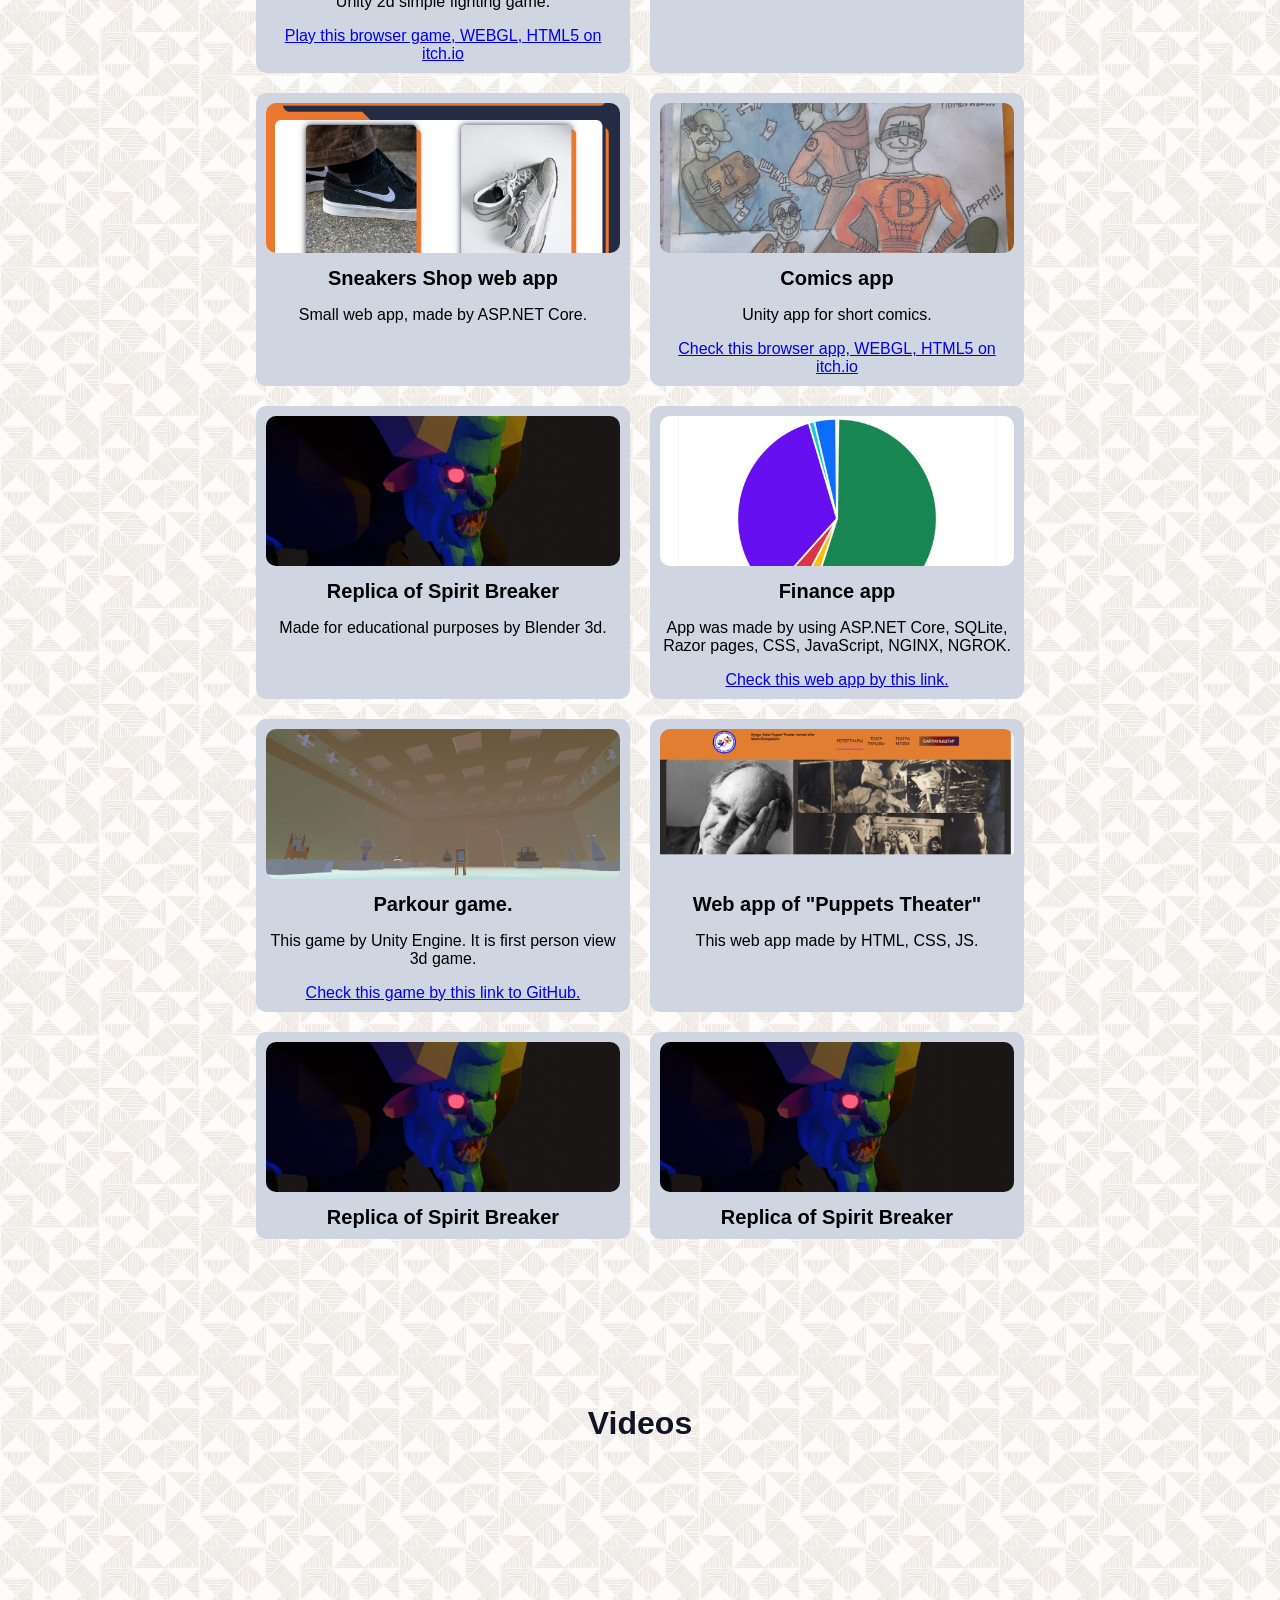
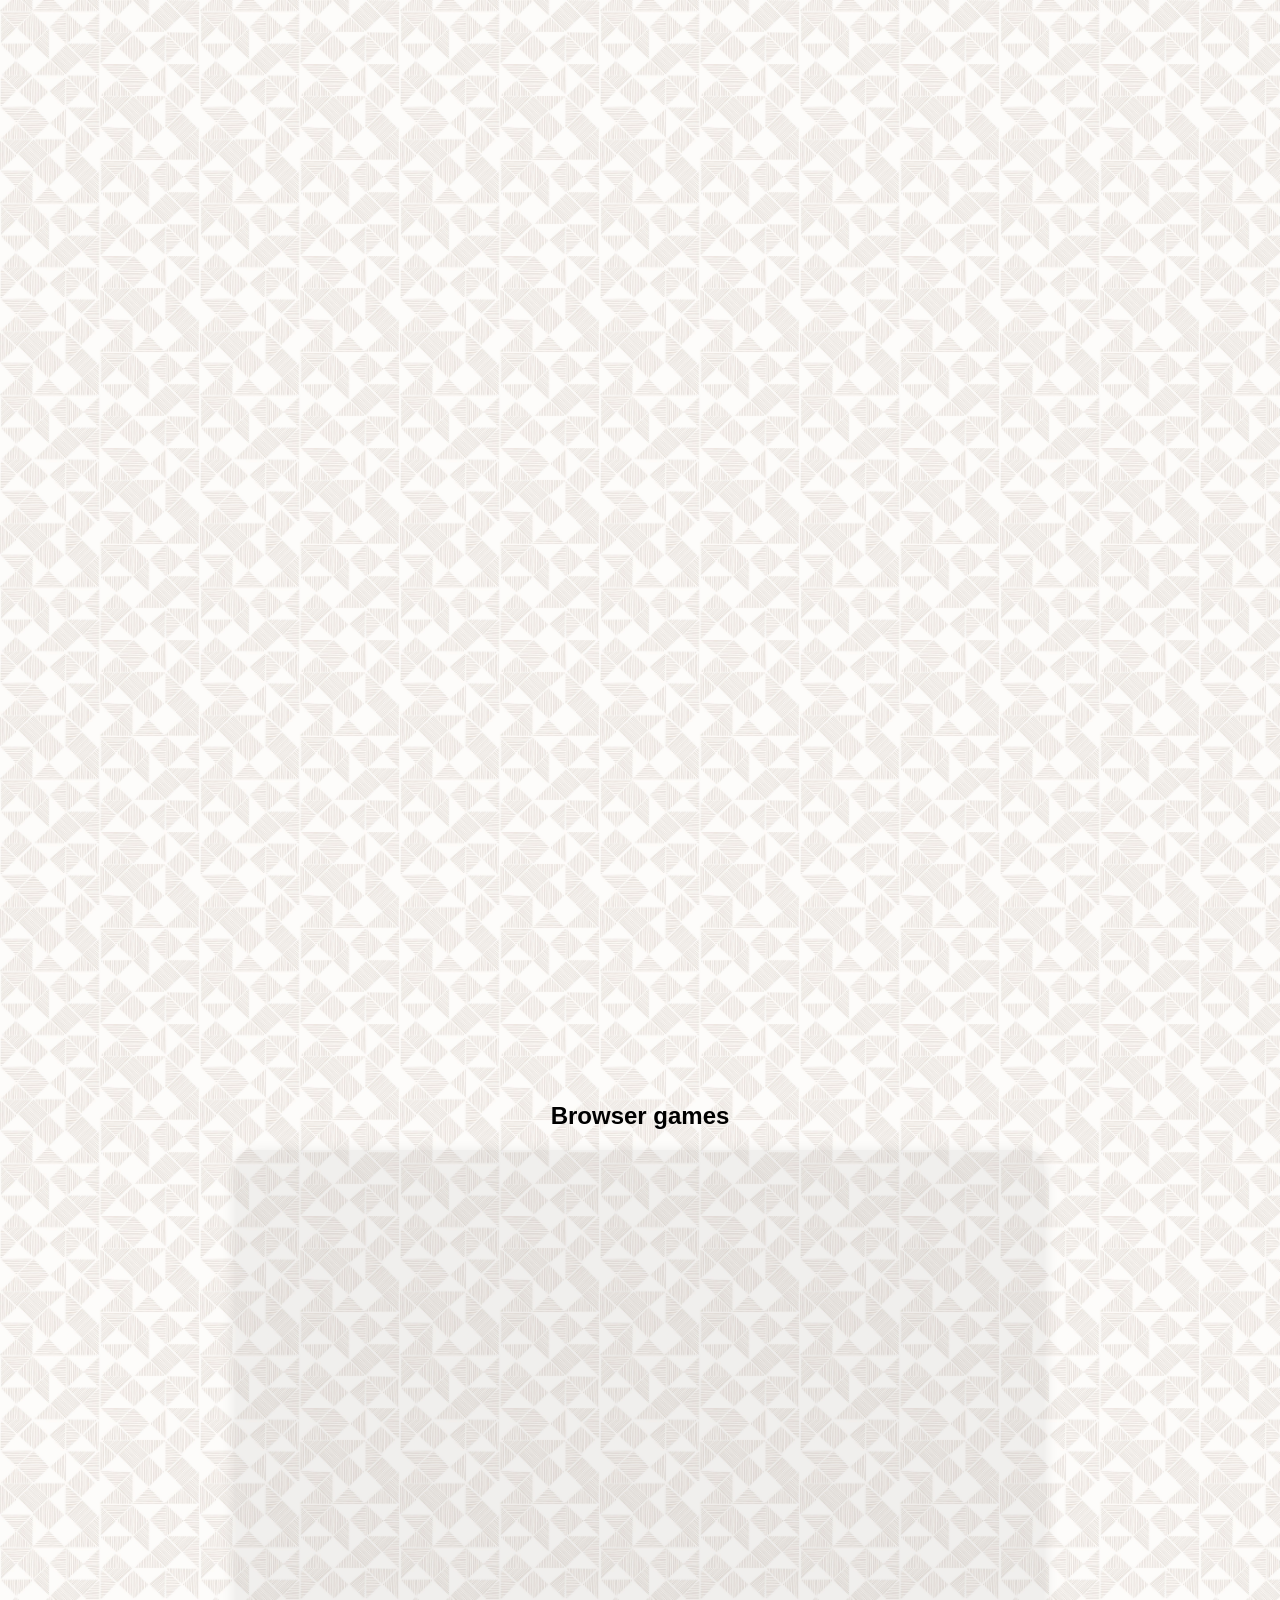
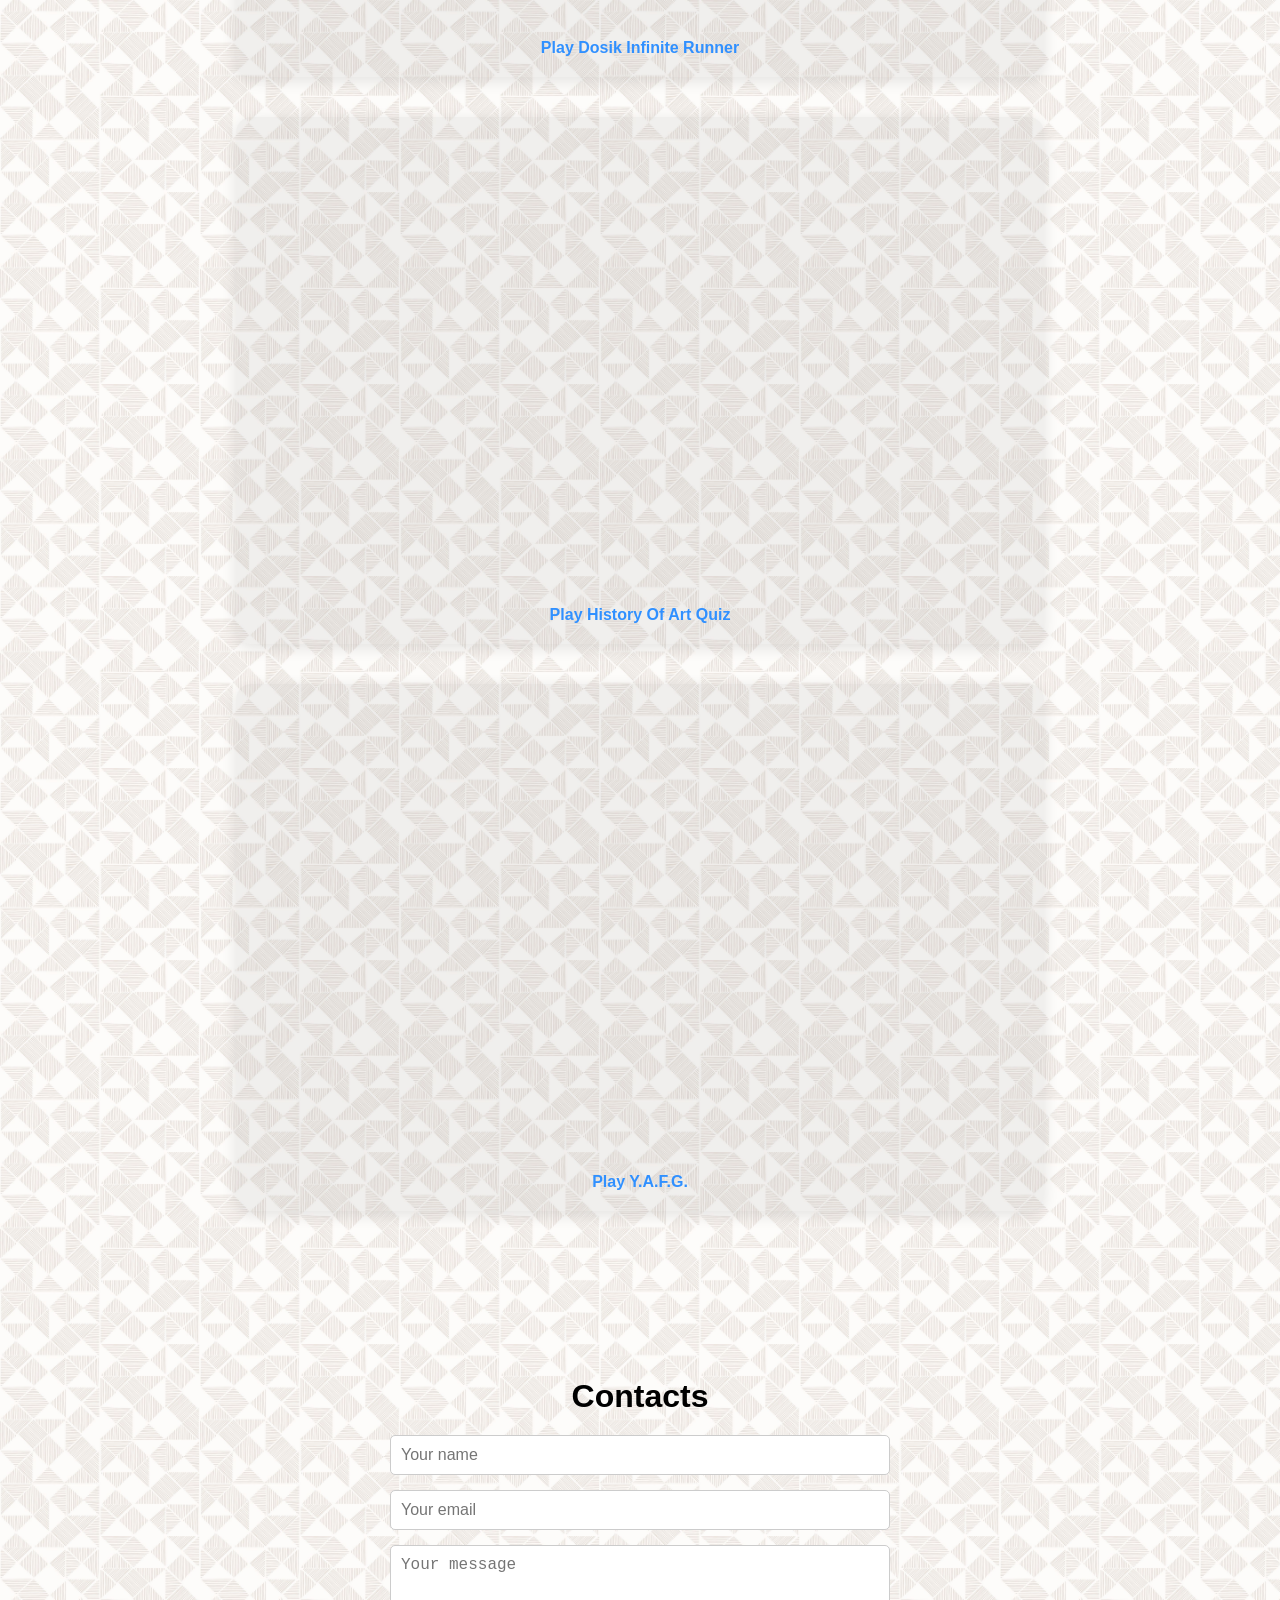
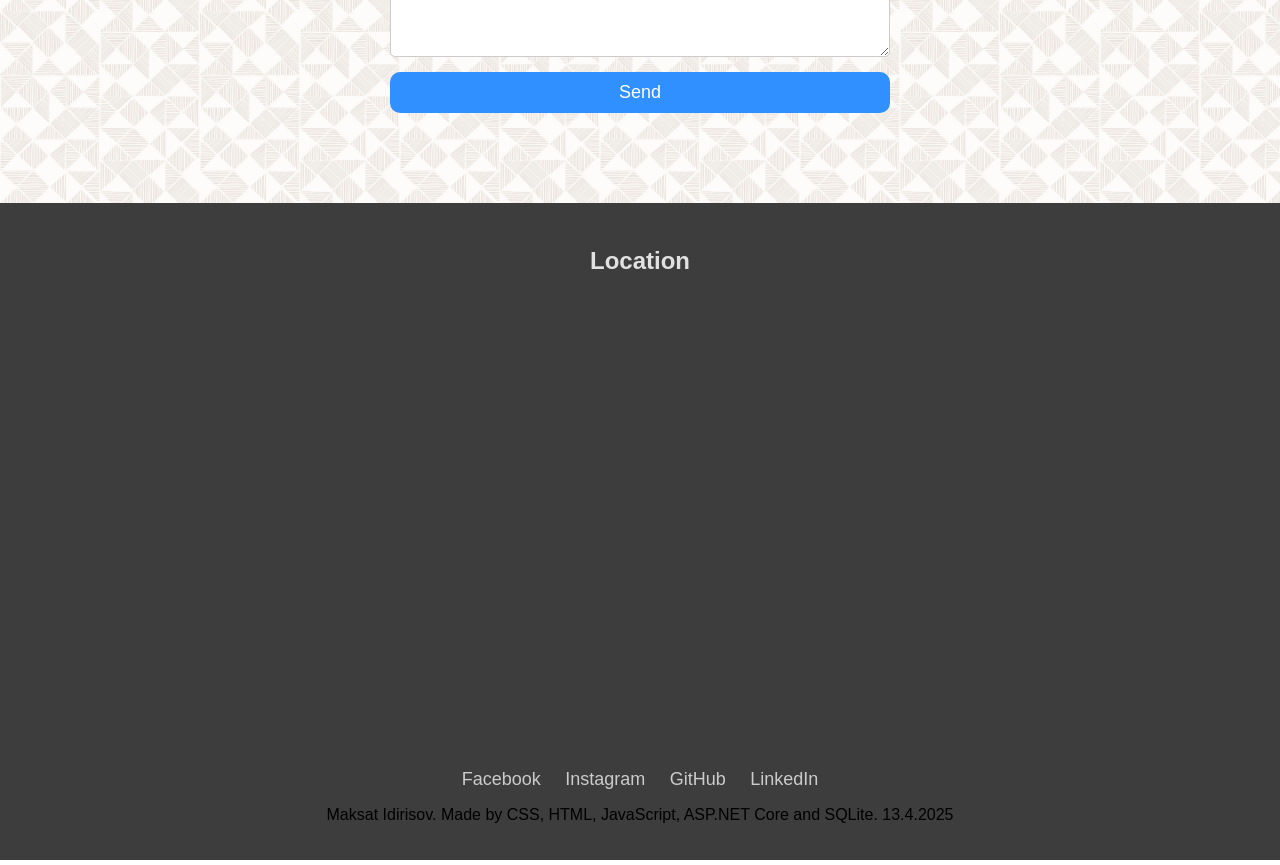
==== commit 0b81c157: "Add more portfolio elements" ====
--- a/index.html
+++ b/index.html
@@ -27,7 +27,8 @@
                     <li><a href="#about">About me</a></li><!--Обо мне-->
                     <li><a href="#skills">My skills</a></li><!--Мои навыки-->
                     <li><a href="#portfolio">Portfolio</a></li><!--Портфолио-->
-                    <li><a href="#videos">Video</a></li><!--Видео-->
+                    <li><a href="#videos">Videos</a></li><!--Видео-->
+                    <li><a href="#browser-games">Games</a></li><!--Видео-->
                     <li><a href="#contacts">Contacts</a></li><!--Контакты-->
                 </ul>
             </nav>
@@ -44,7 +45,6 @@
 
     <!-- ========== Image Block ========== -->
     <div class="image-block">
-        <!--<img src="img/textures/twine-moss-4510-mm-architextures.jpg" alt="Описание изображения">-->
         <div class="texture-box"></div>
     </div>
 
@@ -53,12 +53,10 @@
         <h2>About me</h2><!--Обо мне-->
         <p>
             I'm a web applications developer. I use ASP.NET Core for web development. 
-			For the frontend I use HTML, CSS, JavaScript, and the React framework. This web app was made by using HTML, CSS, JavaScript, ASP.NET Core, SQLite. 
+			For the frontend I use HTML, CSS, JavaScript, and the React framework. 
+            This web app was made by me using HTML, CSS, JavaScript, ASP.NET Core, SQLite. 
 			I also create games as a hobby.
         </p>
-        <!--Создаю игры на Scratch, игры собранные из блоков. Также создаю игры в студии Roblox, 
-на языке Луа. Также создаю язык игры с помощью Unity Engine на C#. Создаю сайты с 
-с помощью HTML, CSS, JavaScript. В настоящий момент учу использовать ASP.NET для веб-разработки.-->
         <button class="contact-btn">Contact me</button><!--Связаться-->
     </section>
 
@@ -75,6 +73,9 @@
             <li>Python</li>
             <li>Unity Engine</li>
             <li>Roblox Studio</li>
+            <li>Blender</li>
+            <li>React JS</li>
+            <li>Django</li>
         </ul>
     </section>
 
@@ -83,23 +84,87 @@
         <h2>Portfolio</h2><!--Портфолио-->
         <div class="portfolio-grid">
             <div class="portfolio-item">
-                <img src="img/NewPanzerGameWallpaper.png" alt="Проект 1">
-                <h3>Racing games</h3><!--Игры в жанре Гонки-->
+                <img src="img/screenShotMyGame (26).jpg" alt="Проект 1">
+                <h3>Racing games</h3>
+                <p>3D game made with Unity.</p>
+                <a href="https://bulbulsup.itch.io/run-from-fire" target="_blank" rel="noopener noreferrer">
+                    Download to Android: "Run From Fire" APK on itch.io
+                </a>
             </div>
             <div class="portfolio-item">
                 <img src="img/runner.jpg" alt="Проект 2">
-                <h3>Runner games</h3><!--Игры в жанре Раннер-->
-            </div>
-            <div class="portfolio-item">
-                <img src="img/playerWins.png" alt="Проект 3">
-                <h3>Fighting games</h3><!--Игры в жанре Файтинг-->
+                <h3>Runner games</h3>
+                <p>Unity 2d infinite runner.</p>
+                <a href="https://bulbulsup.itch.io/dosik-v24" target="_blank" rel="noopener noreferrer">
+                    Play this browser game, WEBGL, HTML5 on itch.io
+                </a>
+            </div>
+            <div class="portfolio-item">
+                <img src="img/screenShotMyGame (17).jpg" alt="Проект 3">
+                <h3>Fighting games</h3>
+                <p>Unity 2d simple fighting game.</p>
+                <a href="https://bulbulsup.itch.io/yet-another-fighting-game-yafg" target="_blank" rel="noopener noreferrer">
+                    Play this browser game, WEBGL, HTML5 on itch.io
+                </a>
+            </div>
+            <div class="portfolio-item">
+                <img src="img/retroPC.png" alt="Проект 4">
+                <h3>Retro PC 3d model</h3>
+                <p>Made by Blender 3d.</p>
+            </div>
+            <div class="portfolio-item">
+                <img src="img/sneakersShop.png" alt="Проект 4">
+                <h3>Sneakers Shop web app</h3>
+                <p>Small web app, made by ASP.NET Core.</p>
+            </div>
+            <div class="portfolio-item">
+                <img src="img/20220909_092542.jpg" alt="Проект 4">
+                <h3>Comics app</h3>
+                <p>Unity app for short comics.</p>
+                <a href="https://bulbulsup.itch.io/interactive-comic-books-made-by-kids" target="_blank" rel="noopener noreferrer">
+                    Check this browser app, WEBGL, HTML5 on itch.io
+                </a>
+            </div>
+            <div class="portfolio-item">
+                <img src="img/spiritBreaker_7.png" alt="Проект 4">
+                <h3>Replica of Spirit Breaker</h3>
+                <p>Made for educational purposes by Blender 3d.</p>
+            </div>
+            <div class="portfolio-item">
+                <img src="img/financeApp (4).jpeg" alt="Проект 4">
+                <h3>Finance app</h3>
+                <p>App was made by using ASP.NET Core, SQLite, Razor pages, CSS, JavaScript, NGINX, NGROK.</p>
+                <a href="https://unfrizzy-nonmagnetical-elenor.ngrok-free.dev/Home" target="_blank" rel="noopener noreferrer">
+                    Check this web app by this link.
+                </a>
+            </div>
+            <div class="portfolio-item">
+                <img src="img/FPS_Unity_Game.png" alt="Проект 4">
+                <h3>Parkour game.</h3>
+                <p>This game by Unity Engine. It is first person view 3d game.</p>
+                <a href="https://github.com/ksatksat/FirstPersonParkurGame" target="_blank" rel="noopener noreferrer">
+                    Check this game by this link to GitHub.
+                </a>
+            </div>
+            <div class="portfolio-item">
+                <img src="img/puppetTheaterWebSite.png" alt="Проект 4">
+                <h3>Web app of "Puppets Theater"</h3>
+                <p>This web app made by HTML, CSS, JS.</p>
+            </div>
+            <div class="portfolio-item">
+                <img src="img/spiritBreaker_7.png" alt="Проект 4">
+                <h3>Replica of Spirit Breaker</h3>
+            </div>
+            <div class="portfolio-item">
+                <img src="img/spiritBreaker_7.png" alt="Проект 4">
+                <h3>Replica of Spirit Breaker</h3>
             </div>
         </div>
     </section>
 
     <!-- ========== "Видео" Section ========== -->
     <section class="videos" id="videos">
-        <h2>Video about my games</h2><!--Видео о моих играх-->
+        <h2>Videos</h2><!--Видео о моих играх-->
         <div class="video-container">
             <!-- Video 1 -->
             <iframe width="560" height="315" src="https://www.youtube.com/embed/NQM_pgUOE70?si=g47Z1uhiQgvhNwcz"
@@ -158,17 +223,25 @@
         </div>
     </section>
     <!-- =================================== встроенная игра ==============-->
-    <div class="game_iframe">
-        <iframe frameborder="0" src="https://itch.io/embed-upload/9185637?color=85c078" allowfullscreen="" width="750"
-            height="455"><a href="https://maxatidsolodev.itch.io/dosik-infinite-runner">Play Dosik Infinite Runner on
-                itch.io</a></iframe>
-        <iframe frameborder="0" src="https://itch.io/embed-upload/6271792?color=2f2f2f" allowfullscreen="" width="750"
-            height="455"><a href="https://bulbulsup.itch.io/historyofartquiz">Play History Of Art Quiz on itch.io</a></iframe>
-        <iframe frameborder="0" src="https://itch.io/embed-upload/6440916?color=000000" allowfullscreen="" width="750"
-            height="455"><a href="https://bulbulsup.itch.io/yet-another-fighting-game-yafg">Play Yet Another Fighting Game
-                Y.A.F.G. on itch.io</a></iframe>
-    </div>
-
+    <section class="games" id="browser-games">
+        <h2>Browser Games</h2>
+        <div class="game-container">
+            <div class="game-card">
+                <iframe src="https://itch.io/embed-upload/9185637?color=85c078" allowfullscreen></iframe>
+                <a href="https://maxatidsolodev.itch.io/dosik-infinite-runner">Play Dosik Infinite Runner</a>
+            </div>
+    
+            <div class="game-card">
+                <iframe src="https://itch.io/embed-upload/6271792?color=2f2f2f" allowfullscreen></iframe>
+                <a href="https://bulbulsup.itch.io/historyofartquiz">Play History Of Art Quiz</a>
+            </div>
+    
+            <div class="game-card">
+                <iframe src="https://itch.io/embed-upload/6440916?color=000000" allowfullscreen></iframe>
+                <a href="https://bulbulsup.itch.io/yet-another-fighting-game-yafg">Play Y.A.F.G.</a>
+            </div>
+        </div>
+    </section>
     <!-- ========== "Контакты" Section ========== -->
     <section class="contacts" id="contacts">
         <h2>Contacts</h2><!--Контакты-->
@@ -185,13 +258,11 @@
         <div class="footer-content">
             <h3>Location</h3><!--Местоположение-->
             <div class="map-container">
-                
                 <iframe
-                    src="https://www.google.com/maps/embed?pb=!1m18!1m12!1m3!1d2924.1220182789057!2d74.58876687627894!3d42.87026867115006!2m3!1f0!2f0!3f0!3m2!1i1024!2i768!4f13.1!3m3!1m2!1s0x389ec95324bdaa41%3A0x1918da62f79da395!2sIsanova%2025!5e0!3m2!1sen!2skg!4v1764756353374!5m2!1sen!2skg"
+                    src="https://www.google.com/maps/embed?pb=!1m18!1m12!1m3!1d1461.9552041112468!2d74.57754716452361!3d42.874735107587554!2m3!1f0!2f0!3f0!3m2!1i1024!2i768!4f13.1!3m3!1m2!1s0x389ec83d0ada2d09%3A0x89c7953fdea86736!2sSidikova%2C%20Bishkek!5e0!3m2!1sen!2skg!4v1772284453084!5m2!1sen!2skg"
                     width="600" height="450" style="border:0;" allowfullscreen="" loading="lazy"
                     referrerpolicy="no-referrer-when-downgrade">
                 </iframe>
-                
             </div>
             <!-- Social Media Links -->
             <div class="social-links">
@@ -206,7 +277,7 @@
             </div>
             <div>
                 <!--&copy; - this is for copyright symbol-->
-                <p class="aboutWebsite">Maksat Idirisov. Made by CSS, HTML, JavaScript, ASP.NET Core and SQLite. 13.4.2025</p><!--Иванов Дмитрий. Создано на курсах по Юнити и разработке игр 13.4.2025&copy;-->
+                <p class="aboutWebsite">Maksat Idirisov. Made by CSS, HTML, JavaScript, ASP.NET Core and SQLite. 13.4.2025</p>
             </div>
         </div>
     </footer>
--- a/style.css
+++ b/style.css
@@ -49,7 +49,7 @@
 .logo {
     font-size: 24px;
     font-weight: bold;
-    color: var(--dark-color);/*#333*/
+    color: var(--dark-color);
 }
 
 nav ul {
@@ -62,7 +62,7 @@
 
 nav ul li a {
     text-decoration: none;
-    color: var(--dark-color);/*#333*/
+    color: var(--dark-color);
     font-size: 18px;
     padding: 10px 15px;
     transition: background 0.3s, color 0.3s;
@@ -82,42 +82,21 @@
 .image-block {
     display: flex;
     justify-content: center;
-    margin: 0px, 0px;/*40px*/
-}
-
-/*.image-block img {
-    width: 100%;
-    /* 60% width of the screen */
-    /*height: 200px;
-    /* Height set to 200px */
-    /*object-fit: cover;
-    border-radius: 10px;
-    /* Rounded corners for the image */
-/*}*/
+    margin: 0px, 0px;
+}
+
 .texture-box{
     width: 100%;
-    /* Your desired width */
     height: 100px;
-    /* Your desired height */
     margin: 0px auto;
-    /* Centered with auto */
-    /*border-radius: 10px;*/
-
-    /* The Texture Logic */
     background-image: url('img/textures/twine-moss-4510-mm-architextures.jpg');
     background-repeat: repeat;
-
-    /* ADJUST THIS to make the texture smaller or larger */
     background-size: 150px;
-    /* Smaller number = smaller texture pattern */
-
     border: 1px solid rgba(255, 255, 255, 0.1);
-    /* Subtle border for depth */
 }
 /* ========== "Обо мне" Section Styles ========== */
 .about {
     width: 60%;
-    /* Same width as the image block */
     margin: 40px auto;
     padding: 50px;
     text-align: center;
@@ -137,26 +116,22 @@
 
 .contact-btn {
     background-color: #3090ff;
-    /* Valid hex color code */
     color: white;
     font-size: 18px;
     padding: 10px 20px;
     border: none;
     border-radius: 10px;
-    /* Same rounding as the image */
     cursor: pointer;
     transition: background 0.3s;
 }
 
 .contact-btn:hover {
     background-color: #2070e0;
-    /* Hover color */
 }
 
 /* ========== "Мои навыки" Section Styles ========== */
 .skills {
     width: 60%;
-    /* Same width as above */
     margin: 40px auto;
     padding: 50px;
     text-align: center;
@@ -186,7 +161,6 @@
 /* ========== "Портфолио" Section Styles ========== */
 .portfolio {
     width: 60%;
-    /* Same width as above */
     margin: 40px auto;
     padding: 50px;
     text-align: center;
@@ -232,7 +206,7 @@
 .videos h2 {
     font-size: 32px;
     margin-bottom: 20px;
-    color: var(--dark-color);/*#333*/
+    color: var(--dark-color);
 }
 
 /* Container for the videos arranged in one row */
@@ -246,11 +220,8 @@
 /* Styling for each embedded video */
 .video-container iframe {
     flex: 1 1 30%;
-    /* Grows and shrinks, base width ~30% */
     min-width: 250px;
-    /* Ensures the iframe doesn't get too narrow */
     height: 200px;
-    /* Adjust the height as needed to maintain aspect ratio */
     border: 0;
     border-radius: 10px;
 }
@@ -258,7 +229,6 @@
 /* ========== "Контакты" Section Styles ========== */
 .contacts {
     width: 60%;
-    /* Same width as above */
     margin: 40px auto;
     padding: 50px;
     text-align: center;
@@ -287,13 +257,11 @@
 
 .contact-form button {
     background-color: #3090ff;
-    /* Valid hex color code for the button */
     color: white;
     font-size: 18px;
     padding: 10px 20px;
     border: none;
     border-radius: 10px;
-    /* Same rounding as the image */
     cursor: pointer;
     transition: background 0.3s;
 }
@@ -350,8 +318,8 @@
 
 /* ===== Dark Mode Styles ===== */
 body.dark-mode {
-    background-color: var(--dark-color);/*#121212*/
-    color: var(--light-color);/*#e0e0e0*/
+    background-color: var(--dark-color);
+    color: var(--light-color);
     background-image: var(--dark-texture);
 }
 
@@ -366,11 +334,12 @@
 body.dark-mode .skills h2,
 body.dark-mode .portfolio h2,
 body.dark-mode .videos h2,
+body.dark-mode .games h2,
 body.dark-mode .contacts h2,
 body.dark-mode footer .footer-content h3,
 body.dark-mode .skills ul li,
 body.dark-mode .langWrap a{
-    color: var(--light-color);/*#e0e0e0*/
+    color: var(--light-color);
 }
 
 body.dark-mode .portfolio-item{
@@ -393,8 +362,55 @@
 body.dark-mode .contact-btn:hover {
     background-color: #3090ff;
 }
-/*================================ Game Iframe ===============*/
-.game_iframe{
-    display: flex;
-    justify-content: center;
+/* ========== Browser Games Section ========== */
+.games {
+    width: 60%;
+    margin: 40px auto;
+    padding: 50px;
+    text-align: center;
+}
+
+/* The wrapper that holds the cards */
+.game-container {
+    display: flex;
+    flex-direction: column;
+    /* Stack them vertically for better spacing */
+    gap: 40px;
+    align-items: center;
+}
+
+/* Individual Card for each game */
+.game-card {
+    width: 100%;
+    max-width: 800px;
+    /* Limits how wide the game gets on big screens */
+    background-color: rgba(0, 0, 0, 0.05);
+    /* Subtle background */
+    padding: 20px;
+    border-radius: 15px;
+    box-shadow: 0 4px 15px rgba(0, 0, 0, 0.1);
+}
+
+/* The actual Iframe */
+.game-card iframe {
+    width: 100%;
+    /* Fills the card width */
+    height: 450px;
+    /* Fixed height for the game area */
+    border: none;
+    border-radius: 10px;
+}
+
+/* The Link under the game */
+.game-card a {
+    display: block;
+    margin-top: 15px;
+    color: #3090ff;
+    text-decoration: none;
+    font-weight: bold;
+}
+
+/* Dark Mode adjustment */
+body.dark-mode .game-card {
+    background-color: #1e1e1e;
 }
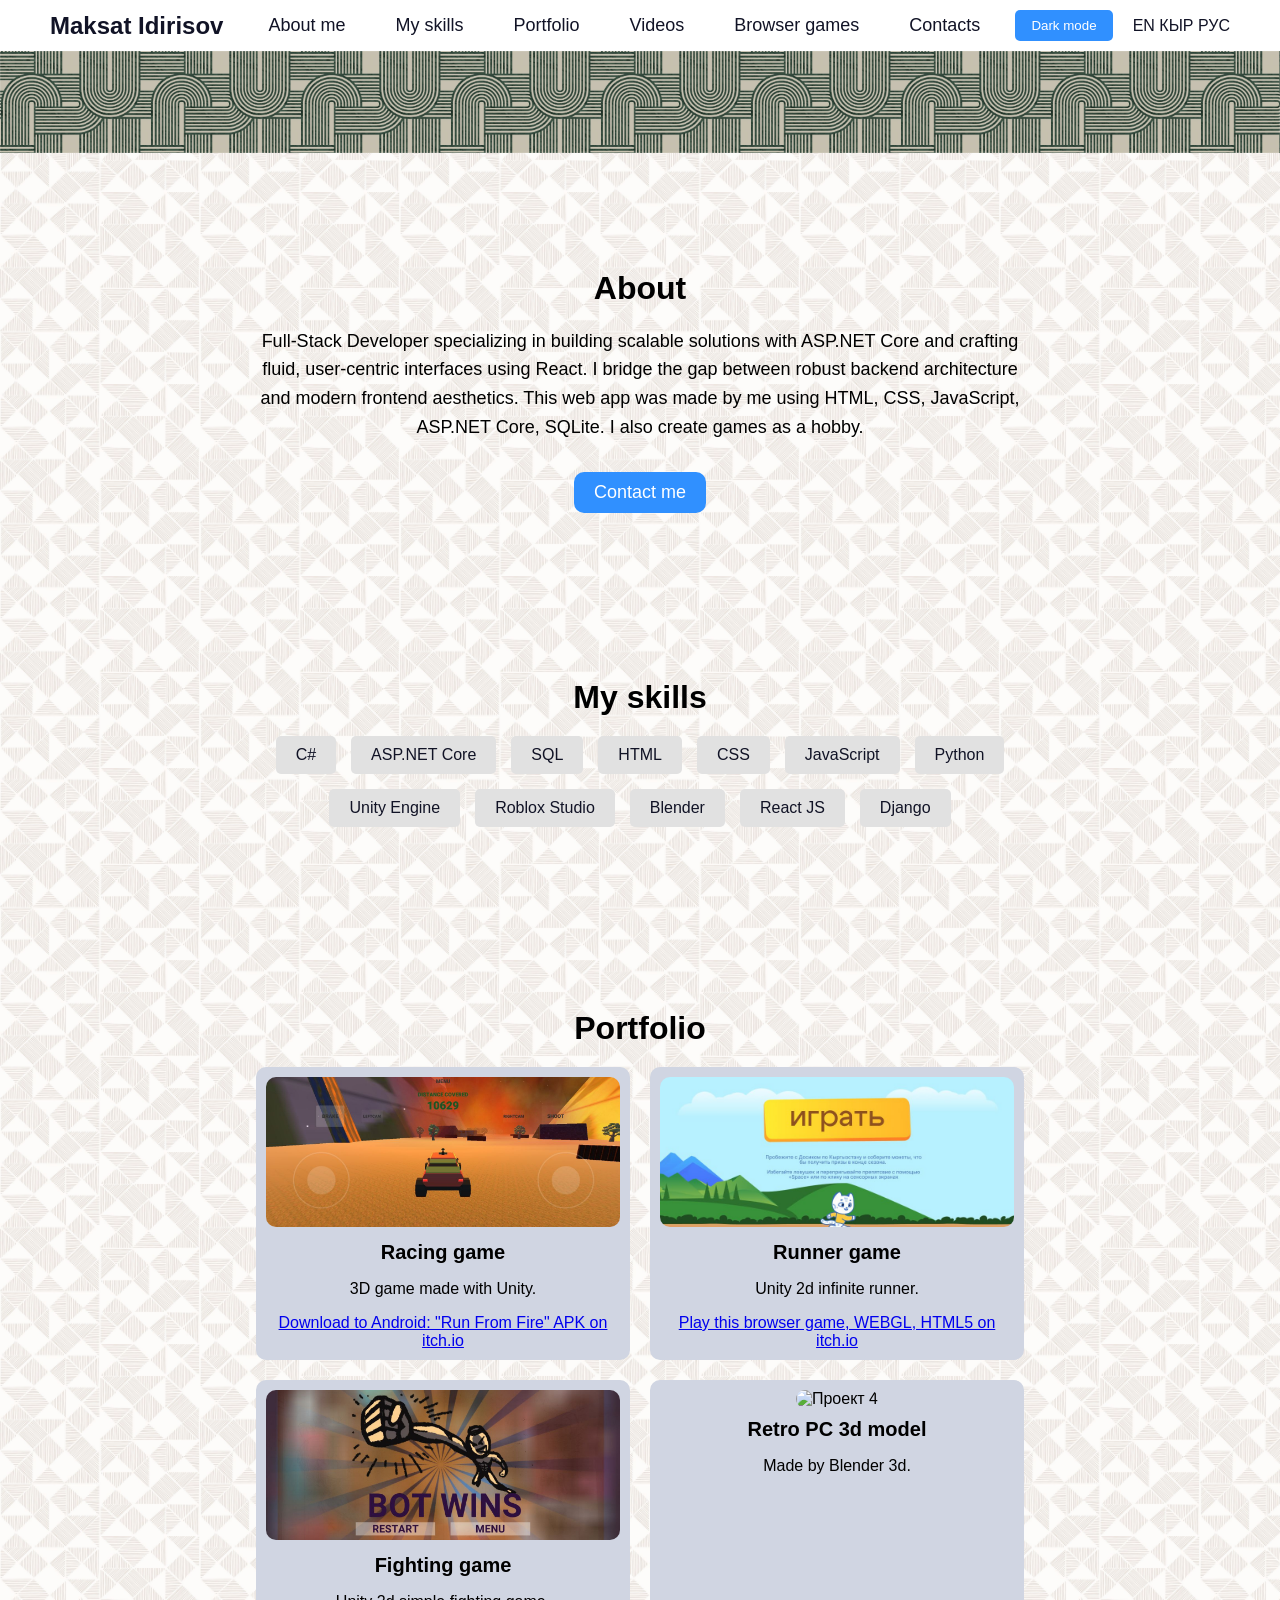
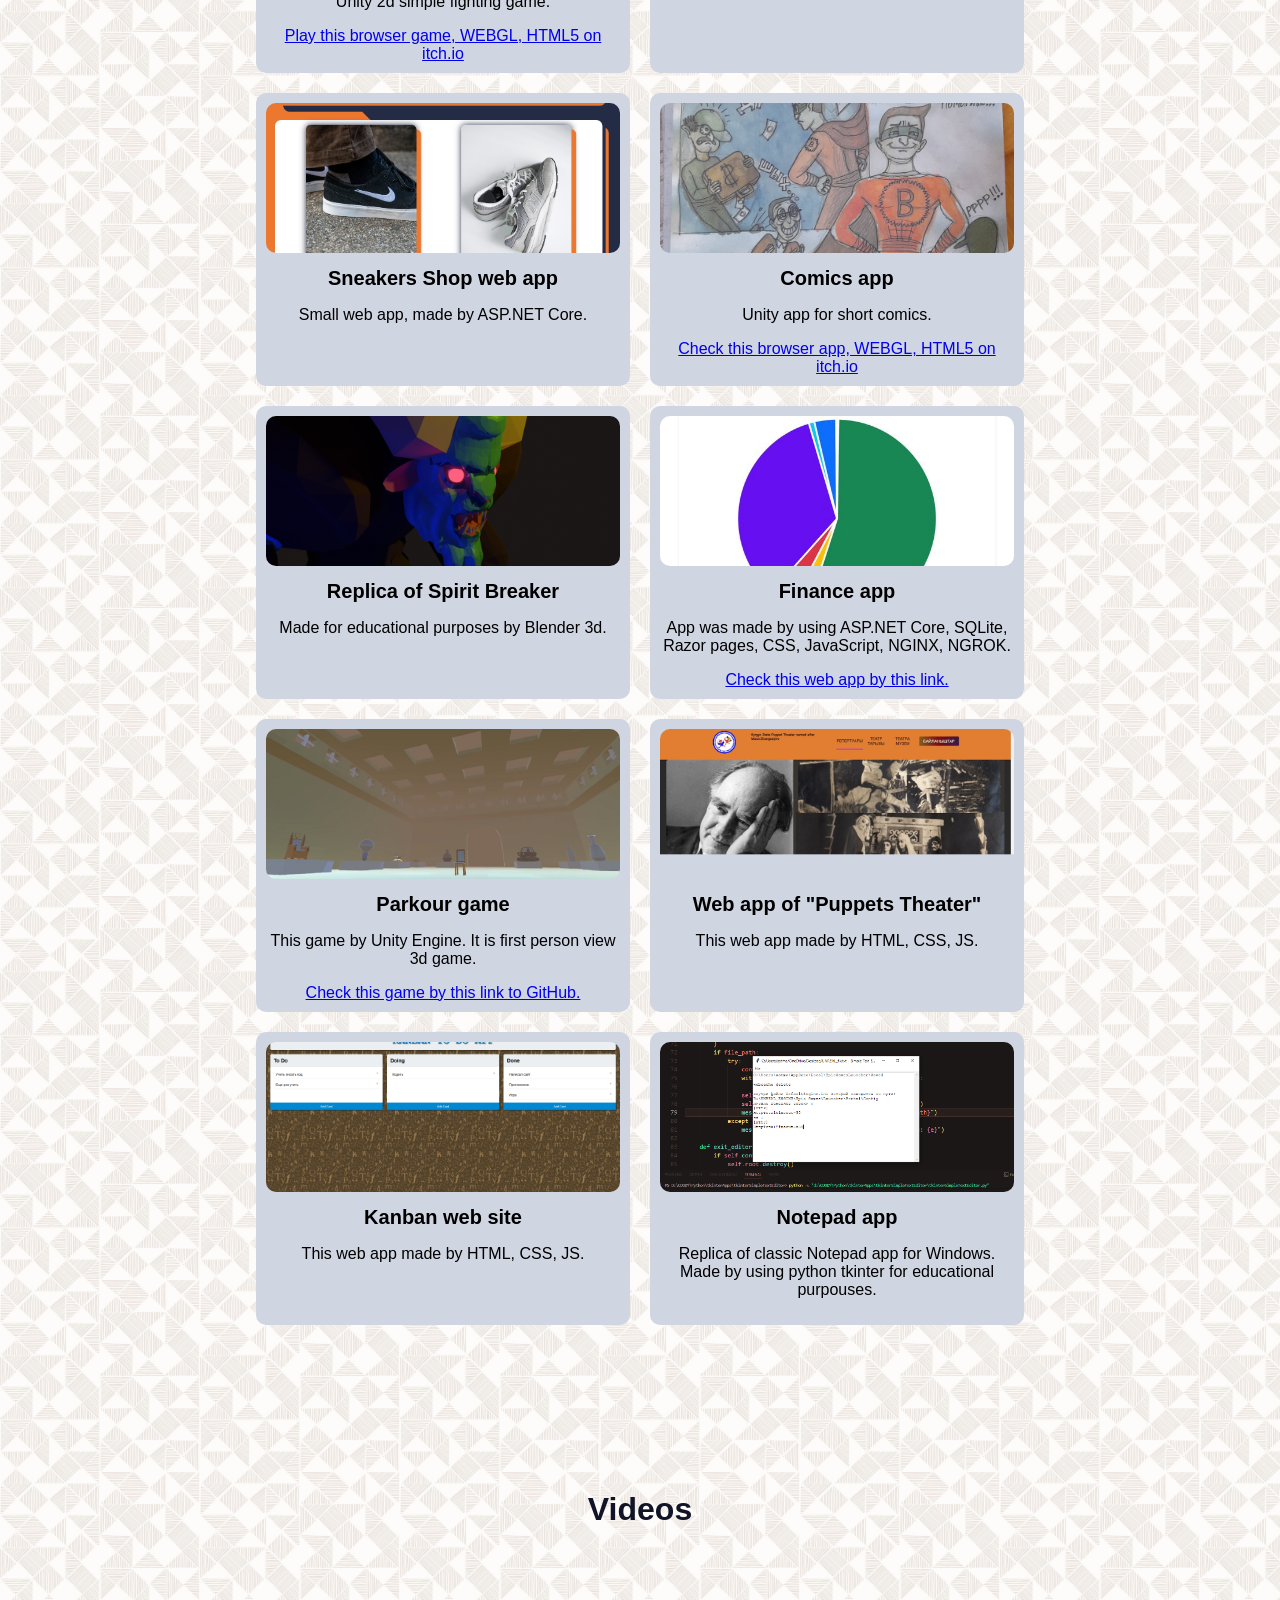
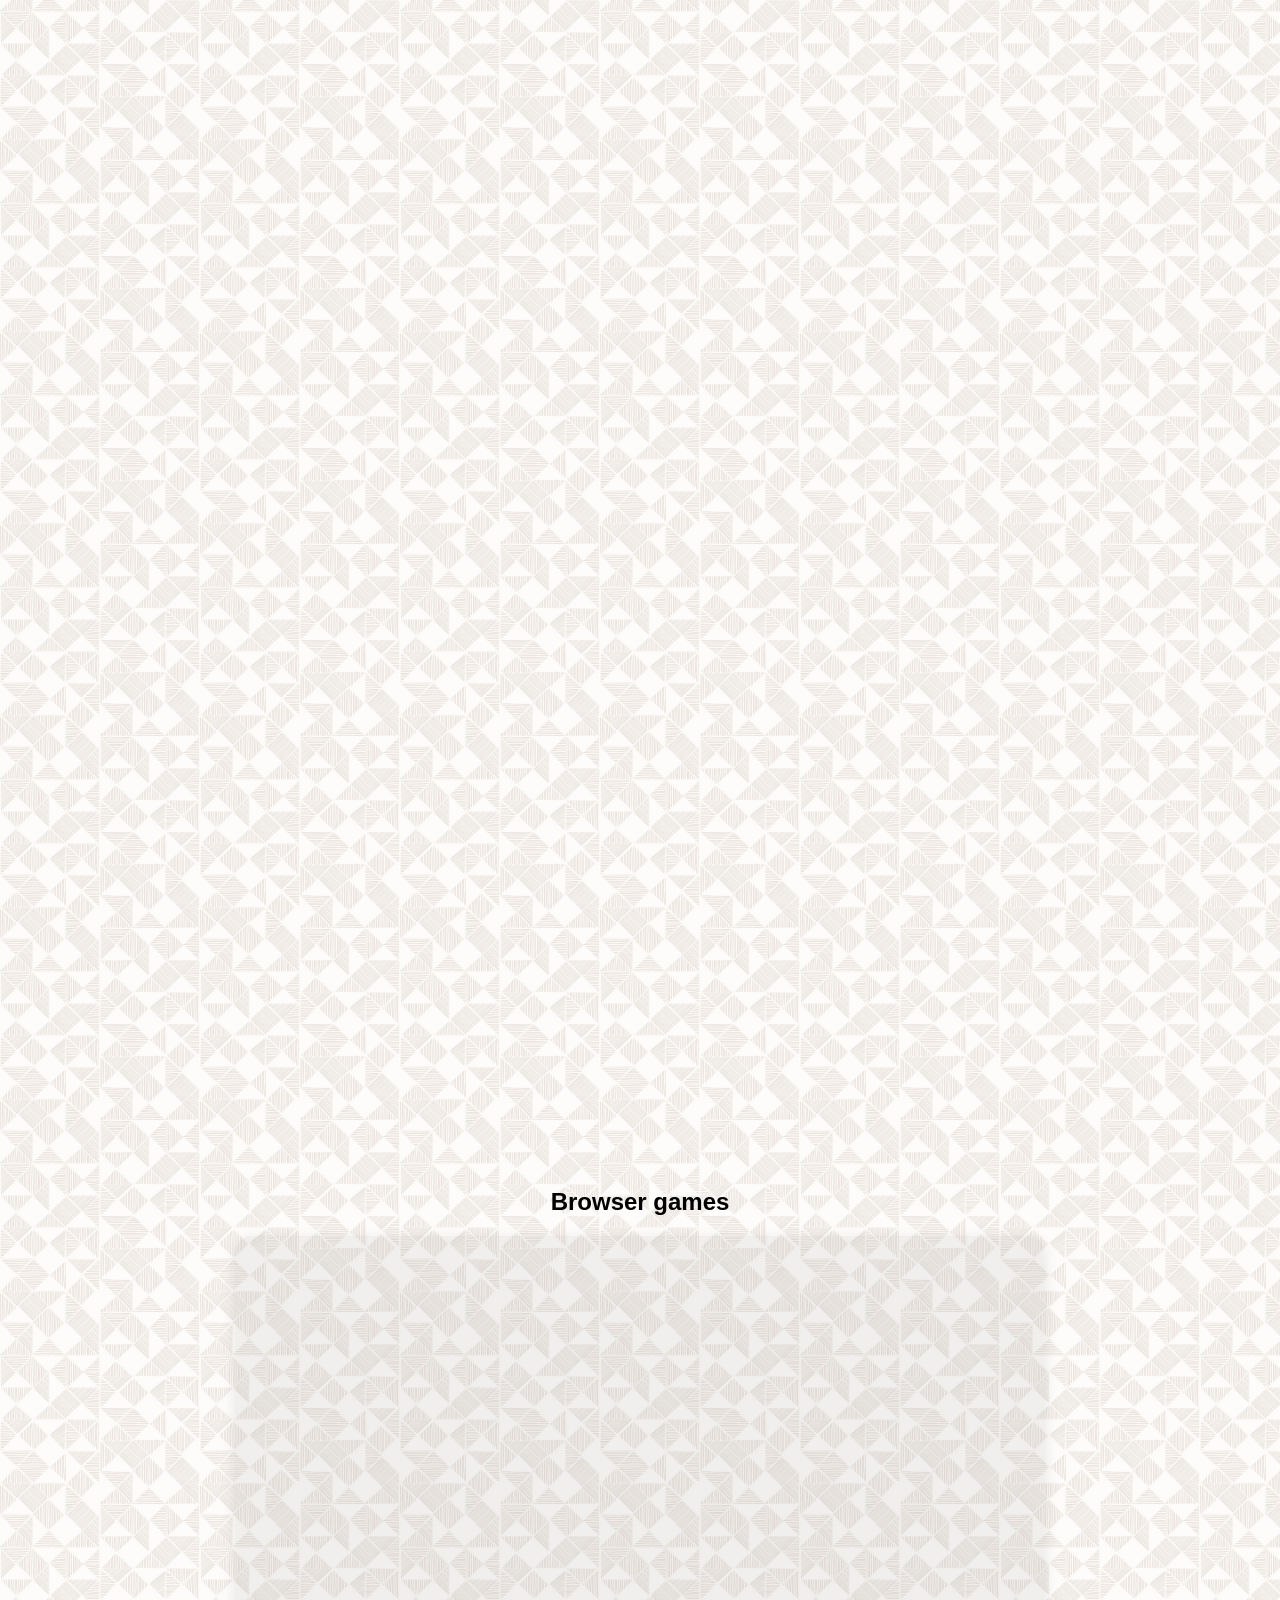
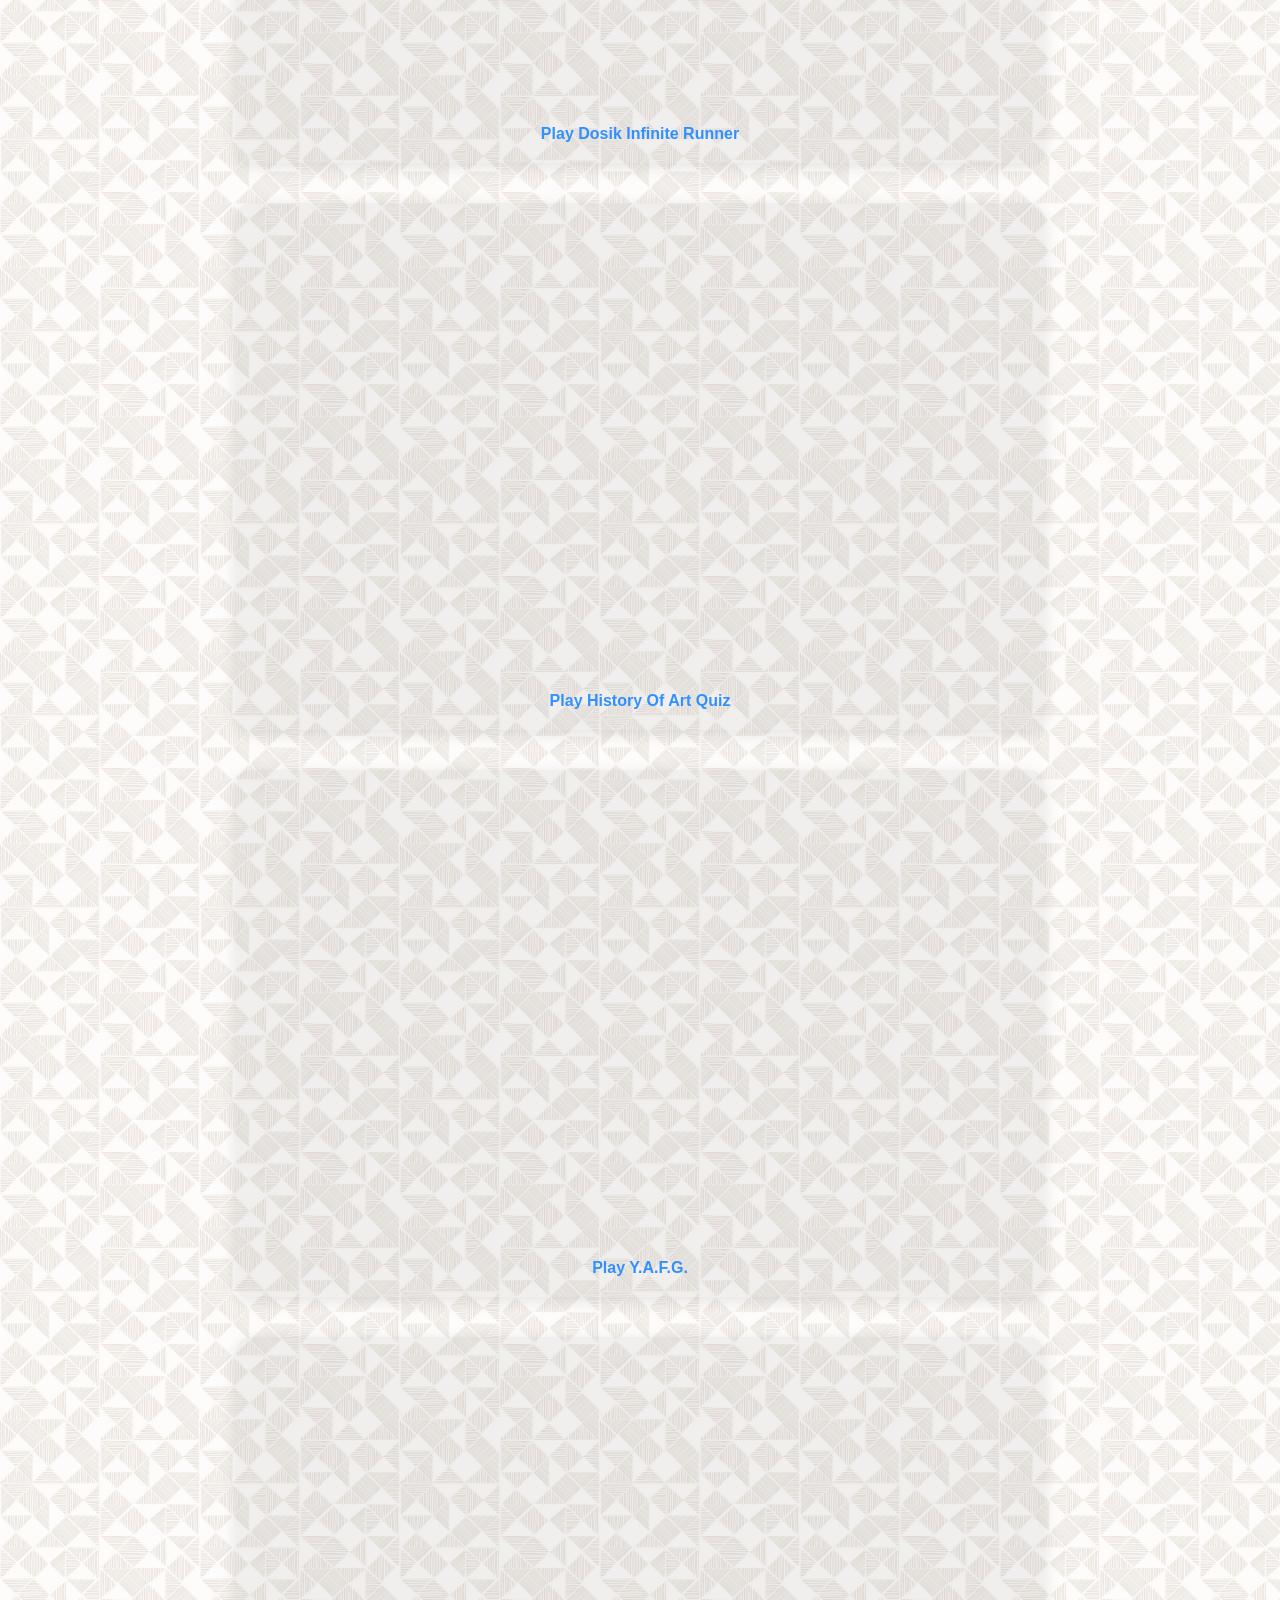
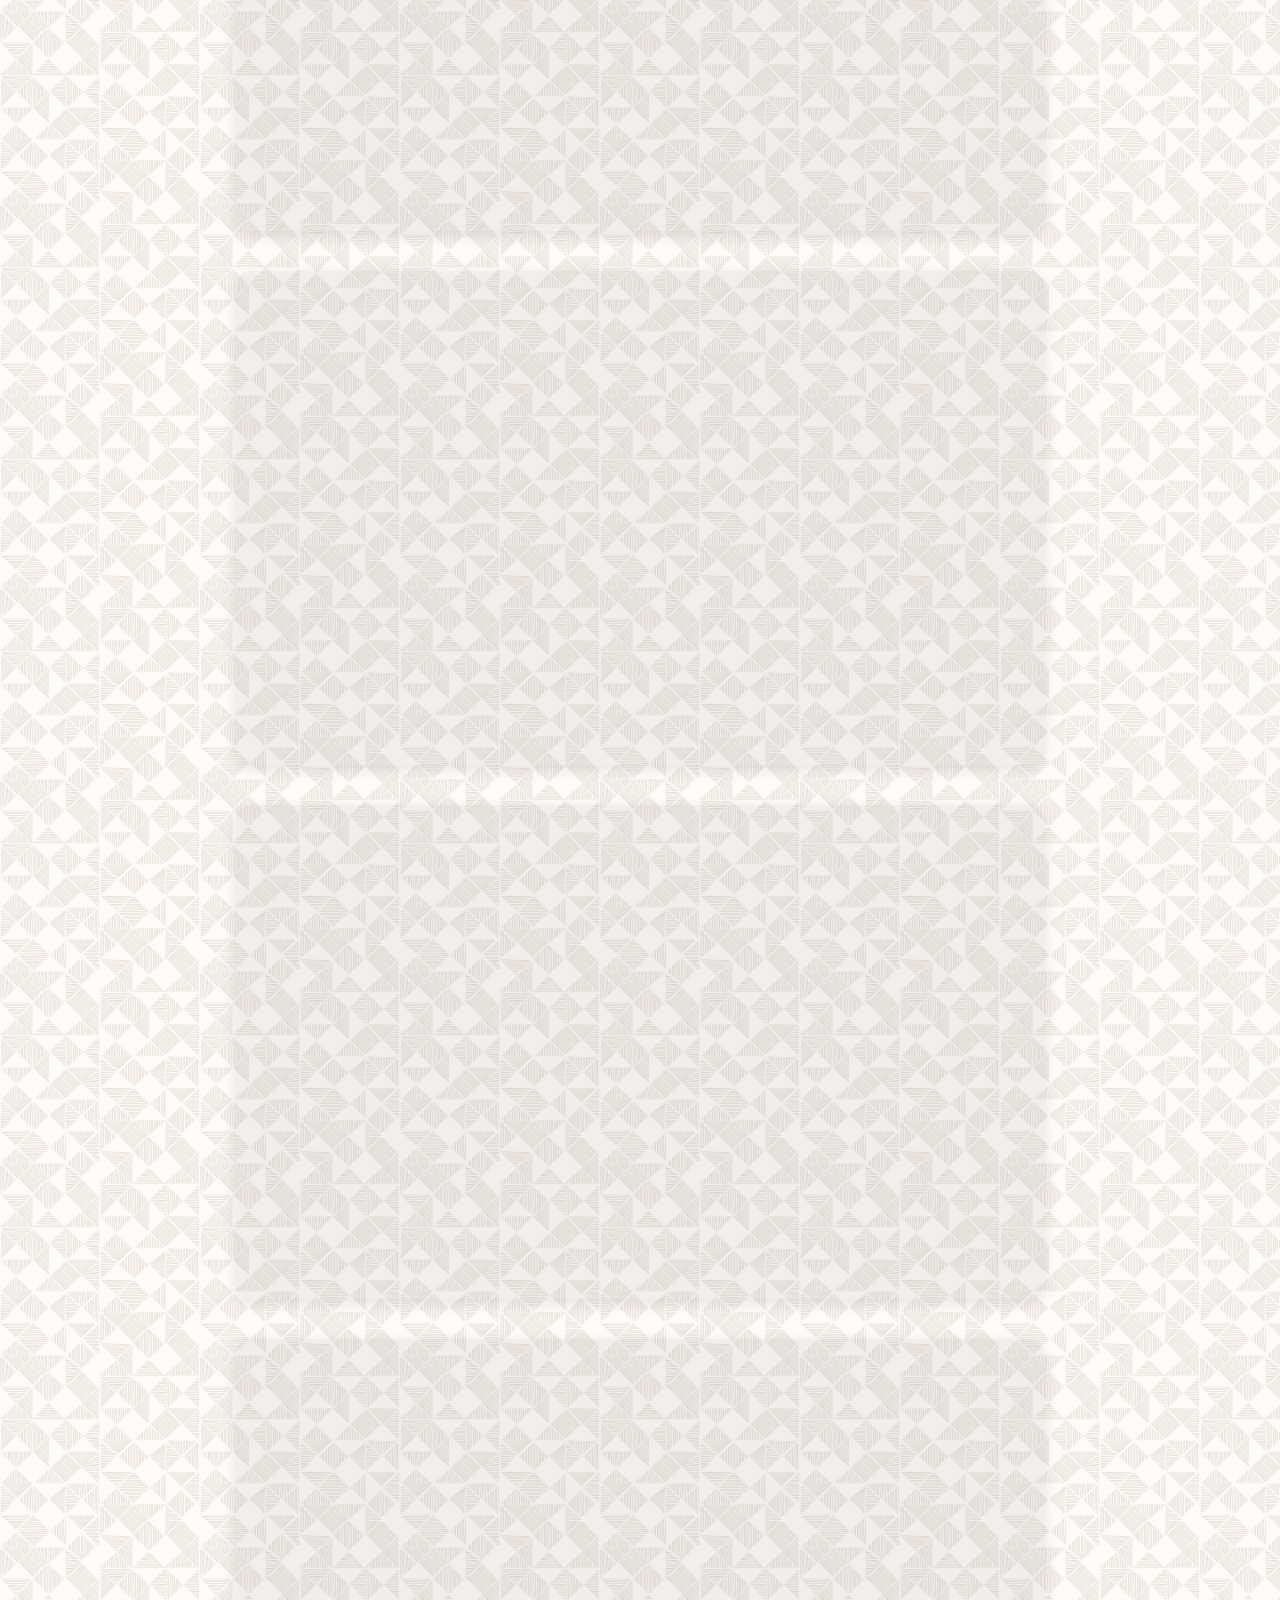
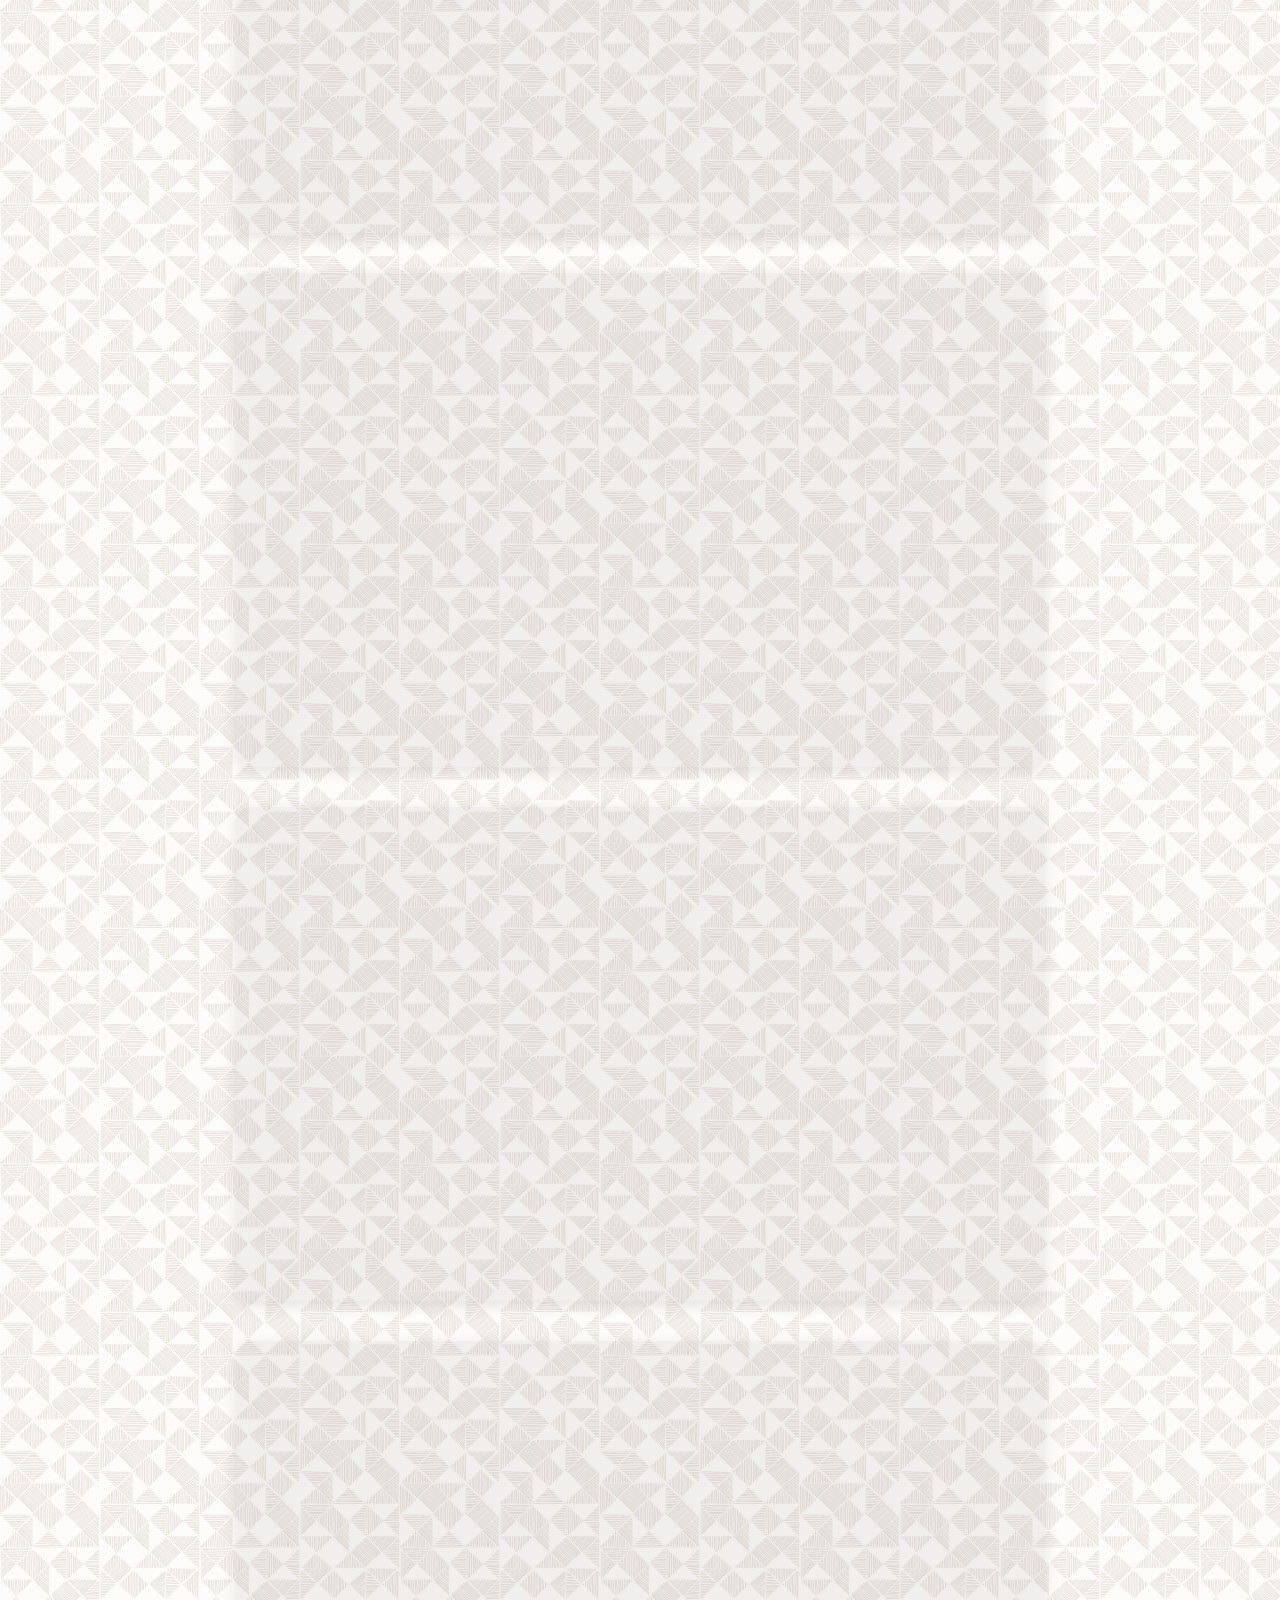
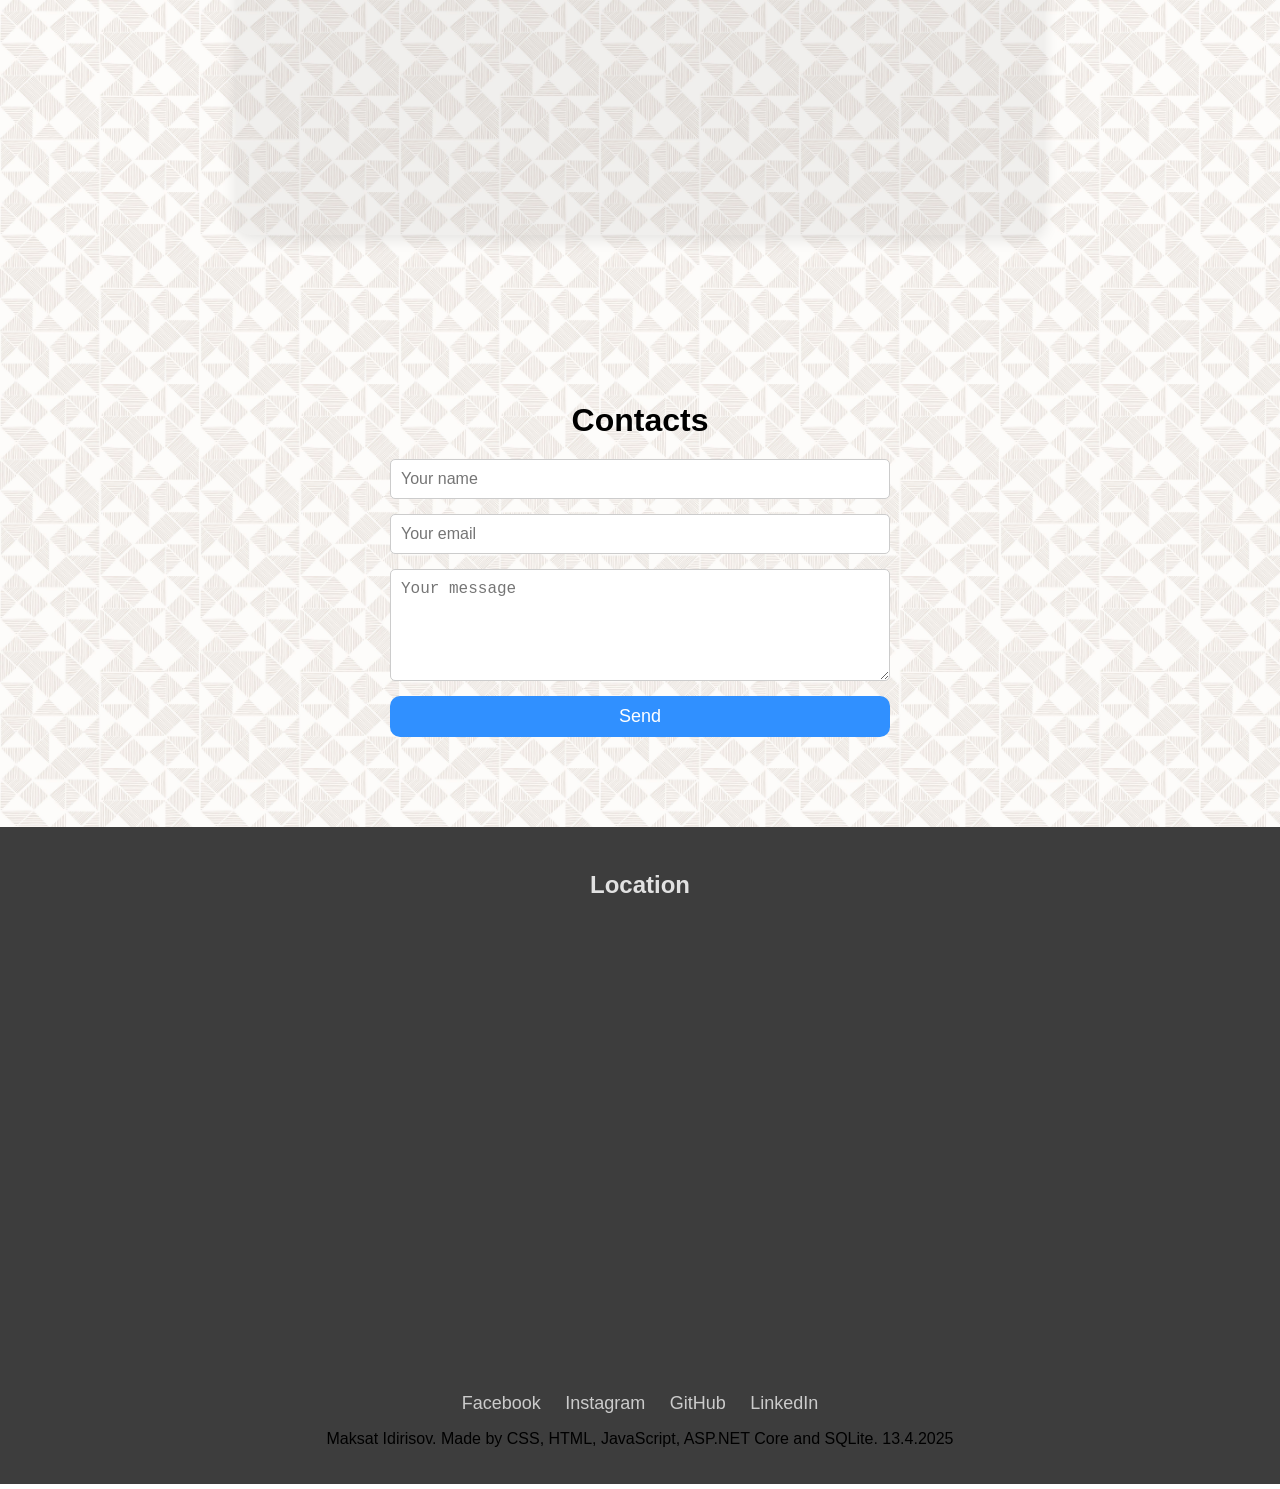
==== commit 1642da03: "Made 'skills' clickable" ====
--- a/index.html
+++ b/index.html
@@ -64,18 +64,18 @@
     <section class="skills" id="skills">
         <h2>My skills</h2><!--Мои навыки-->
         <ul>
-            <li>C#</li>
-            <li>ASP.NET Core</li>
-            <li>SQL</li>
-            <li>HTML</li>
-            <li>CSS</li>
-            <li>JavaScript</li>
-            <li>Python</li>
-            <li>Unity Engine</li>
-            <li>Roblox Studio</li>
-            <li>Blender</li>
-            <li>React JS</li>
-            <li>Django</li>
+            <li><a href="https://en.wikipedia.org/wiki/C_Sharp_(programming_language)">C#</a></li>
+            <li><a href="https://en.wikipedia.org/wiki/ASP.NET_Core">ASP.NET Core</a></li>
+            <li><a href="https://en.wikipedia.org/wiki/SQL">SQL</a></li>
+            <li><a href="https://en.wikipedia.org/wiki/HTML">HTML</a></li>
+            <li><a href="https://en.wikipedia.org/wiki/CSS">CSS</a></li>
+            <li><a href="https://en.wikipedia.org/wiki/JavaScript">JavaScript</a></li>
+            <li><a href="https://en.wikipedia.org/wiki/Python_(programming_language)">Python</a></li>
+            <li><a href="https://en.wikipedia.org/wiki/Unity_(game_engine)">Unity Engine</a></li>
+            <li><a href="https://en.wikipedia.org/wiki/Roblox#Roblox_Studio_and_game_design">Roblox Studio</a></li>
+            <li><a href="https://en.wikipedia.org/wiki/Blender_(software)">Blender</a></li>
+            <li><a href="https://en.wikipedia.org/wiki/React_(software)">React JS</a></li>
+            <li><a href="https://en.wikipedia.org/wiki/Django_(web_framework)">Django</a></li>
         </ul>
     </section>
 
@@ -85,7 +85,7 @@
         <div class="portfolio-grid">
             <div class="portfolio-item">
                 <img src="img/screenShotMyGame (26).jpg" alt="Проект 1">
-                <h3>Racing games</h3>
+                <h3>Racing game</h3><!--1-->
                 <p>3D game made with Unity.</p>
                 <a href="https://bulbulsup.itch.io/run-from-fire" target="_blank" rel="noopener noreferrer">
                     Download to Android: "Run From Fire" APK on itch.io
@@ -93,7 +93,7 @@
             </div>
             <div class="portfolio-item">
                 <img src="img/runner.jpg" alt="Проект 2">
-                <h3>Runner games</h3>
+                <h3>Runner game</h3><!--2-->
                 <p>Unity 2d infinite runner.</p>
                 <a href="https://bulbulsup.itch.io/dosik-v24" target="_blank" rel="noopener noreferrer">
                     Play this browser game, WEBGL, HTML5 on itch.io
@@ -101,7 +101,7 @@
             </div>
             <div class="portfolio-item">
                 <img src="img/screenShotMyGame (17).jpg" alt="Проект 3">
-                <h3>Fighting games</h3>
+                <h3>Fighting game</h3><!--3-->
                 <p>Unity 2d simple fighting game.</p>
                 <a href="https://bulbulsup.itch.io/yet-another-fighting-game-yafg" target="_blank" rel="noopener noreferrer">
                     Play this browser game, WEBGL, HTML5 on itch.io
@@ -109,17 +109,17 @@
             </div>
             <div class="portfolio-item">
                 <img src="img/retroPC.png" alt="Проект 4">
-                <h3>Retro PC 3d model</h3>
+                <h3>Retro PC 3d model</h3><!--4-->
                 <p>Made by Blender 3d.</p>
             </div>
             <div class="portfolio-item">
                 <img src="img/sneakersShop.png" alt="Проект 4">
-                <h3>Sneakers Shop web app</h3>
+                <h3>Sneakers Shop web app</h3><!--5-->
                 <p>Small web app, made by ASP.NET Core.</p>
             </div>
             <div class="portfolio-item">
                 <img src="img/20220909_092542.jpg" alt="Проект 4">
-                <h3>Comics app</h3>
+                <h3>Comics app</h3><!--6-->
                 <p>Unity app for short comics.</p>
                 <a href="https://bulbulsup.itch.io/interactive-comic-books-made-by-kids" target="_blank" rel="noopener noreferrer">
                     Check this browser app, WEBGL, HTML5 on itch.io
@@ -127,12 +127,12 @@
             </div>
             <div class="portfolio-item">
                 <img src="img/spiritBreaker_7.png" alt="Проект 4">
-                <h3>Replica of Spirit Breaker</h3>
+                <h3>Replica of Spirit Breaker</h3><!--7-->
                 <p>Made for educational purposes by Blender 3d.</p>
             </div>
             <div class="portfolio-item">
                 <img src="img/financeApp (4).jpeg" alt="Проект 4">
-                <h3>Finance app</h3>
+                <h3>Finance app</h3><!--8-->
                 <p>App was made by using ASP.NET Core, SQLite, Razor pages, CSS, JavaScript, NGINX, NGROK.</p>
                 <a href="https://unfrizzy-nonmagnetical-elenor.ngrok-free.dev/Home" target="_blank" rel="noopener noreferrer">
                     Check this web app by this link.
@@ -140,7 +140,7 @@
             </div>
             <div class="portfolio-item">
                 <img src="img/FPS_Unity_Game.png" alt="Проект 4">
-                <h3>Parkour game.</h3>
+                <h3>Parkour game</h3><!--9-->
                 <p>This game by Unity Engine. It is first person view 3d game.</p>
                 <a href="https://github.com/ksatksat/FirstPersonParkurGame" target="_blank" rel="noopener noreferrer">
                     Check this game by this link to GitHub.
@@ -148,16 +148,18 @@
             </div>
             <div class="portfolio-item">
                 <img src="img/puppetTheaterWebSite.png" alt="Проект 4">
-                <h3>Web app of "Puppets Theater"</h3>
+                <h3>Web app of "Puppets Theater"</h3><!--10-->
                 <p>This web app made by HTML, CSS, JS.</p>
             </div>
             <div class="portfolio-item">
-                <img src="img/spiritBreaker_7.png" alt="Проект 4">
-                <h3>Replica of Spirit Breaker</h3>
-            </div>
-            <div class="portfolio-item">
-                <img src="img/spiritBreaker_7.png" alt="Проект 4">
-                <h3>Replica of Spirit Breaker</h3>
+                <img src="img/kanban.png" alt="Проект 4">
+                <h3>Kanban web site</h3><!--11-->
+                <p>This web app made by HTML, CSS, JS.</p>
+            </div>
+            <div class="portfolio-item">
+                <img src="img/notepad.png" alt="Проект 4">
+                <h3>Notepad app</h3><!--12-->
+                <p>Replica of classic Notepad app for Windows. Made by using python tkinter for educational purpouses.</p>
             </div>
         </div>
     </section>
@@ -240,6 +242,35 @@
                 <iframe src="https://itch.io/embed-upload/6440916?color=000000" allowfullscreen></iframe>
                 <a href="https://bulbulsup.itch.io/yet-another-fighting-game-yafg">Play Y.A.F.G.</a>
             </div>
+            <div class="game-card">
+                <iframe src="https://scratch.mit.edu/projects/1188223223/embed" allowtransparency="true" width="485" height="402"
+                    frameborder="0" scrolling="no" allowfullscreen></iframe>
+            </div>
+            <div class="game-card">
+                <iframe src="https://scratch.mit.edu/projects/1189923861/embed" allowtransparency="true" width="485" height="402"
+                    frameborder="0" scrolling="no" allowfullscreen></iframe>
+            </div>
+            <div class="game-card">
+                <iframe src="https://scratch.mit.edu/projects/1213242263/embed" allowtransparency="true" width="485" height="402"
+                    frameborder="0" scrolling="no" allowfullscreen></iframe>
+            </div>
+            <div class="game-card">
+                <iframe src="https://scratch.mit.edu/projects/1213230649/embed" allowtransparency="true" width="485" height="402"
+                    frameborder="0" scrolling="no" allowfullscreen></iframe>
+            </div>
+            <div class="game-card">
+                <iframe src="https://scratch.mit.edu/projects/1113379807/embed" allowtransparency="true" width="485" height="402"
+                    frameborder="0" scrolling="no" allowfullscreen></iframe>
+            </div>
+            <div class="game-card">
+                <iframe src="https://scratch.mit.edu/projects/993333014/embed" allowtransparency="true" width="485" height="402"
+                    frameborder="0" scrolling="no" allowfullscreen></iframe>
+            </div>
+            <div class="game-card">
+                <iframe src="https://scratch.mit.edu/projects/978247774/embed" allowtransparency="true" width="485" height="402"
+                    frameborder="0" scrolling="no" allowfullscreen></iframe>
+            </div>
+            
         </div>
     </section>
     <!-- ========== "Контакты" Section ========== -->
--- a/style.css
+++ b/style.css
@@ -155,9 +155,12 @@
     background-color: #e1e1e1;/*(0-9)(a-f) hex color code*/
     padding: 10px 20px;
     border-radius: 5px;
+}
+.skills ul li a{
     font-size: 16px;
-}
-
+    text-decoration: none;
+    color: var(--dark-color);
+}
 /* ========== "Портфолио" Section Styles ========== */
 .portfolio {
     width: 60%;
@@ -338,6 +341,7 @@
 body.dark-mode .contacts h2,
 body.dark-mode footer .footer-content h3,
 body.dark-mode .skills ul li,
+body.dark-mode .skills ul li a,
 body.dark-mode .langWrap a{
     color: var(--light-color);
 }
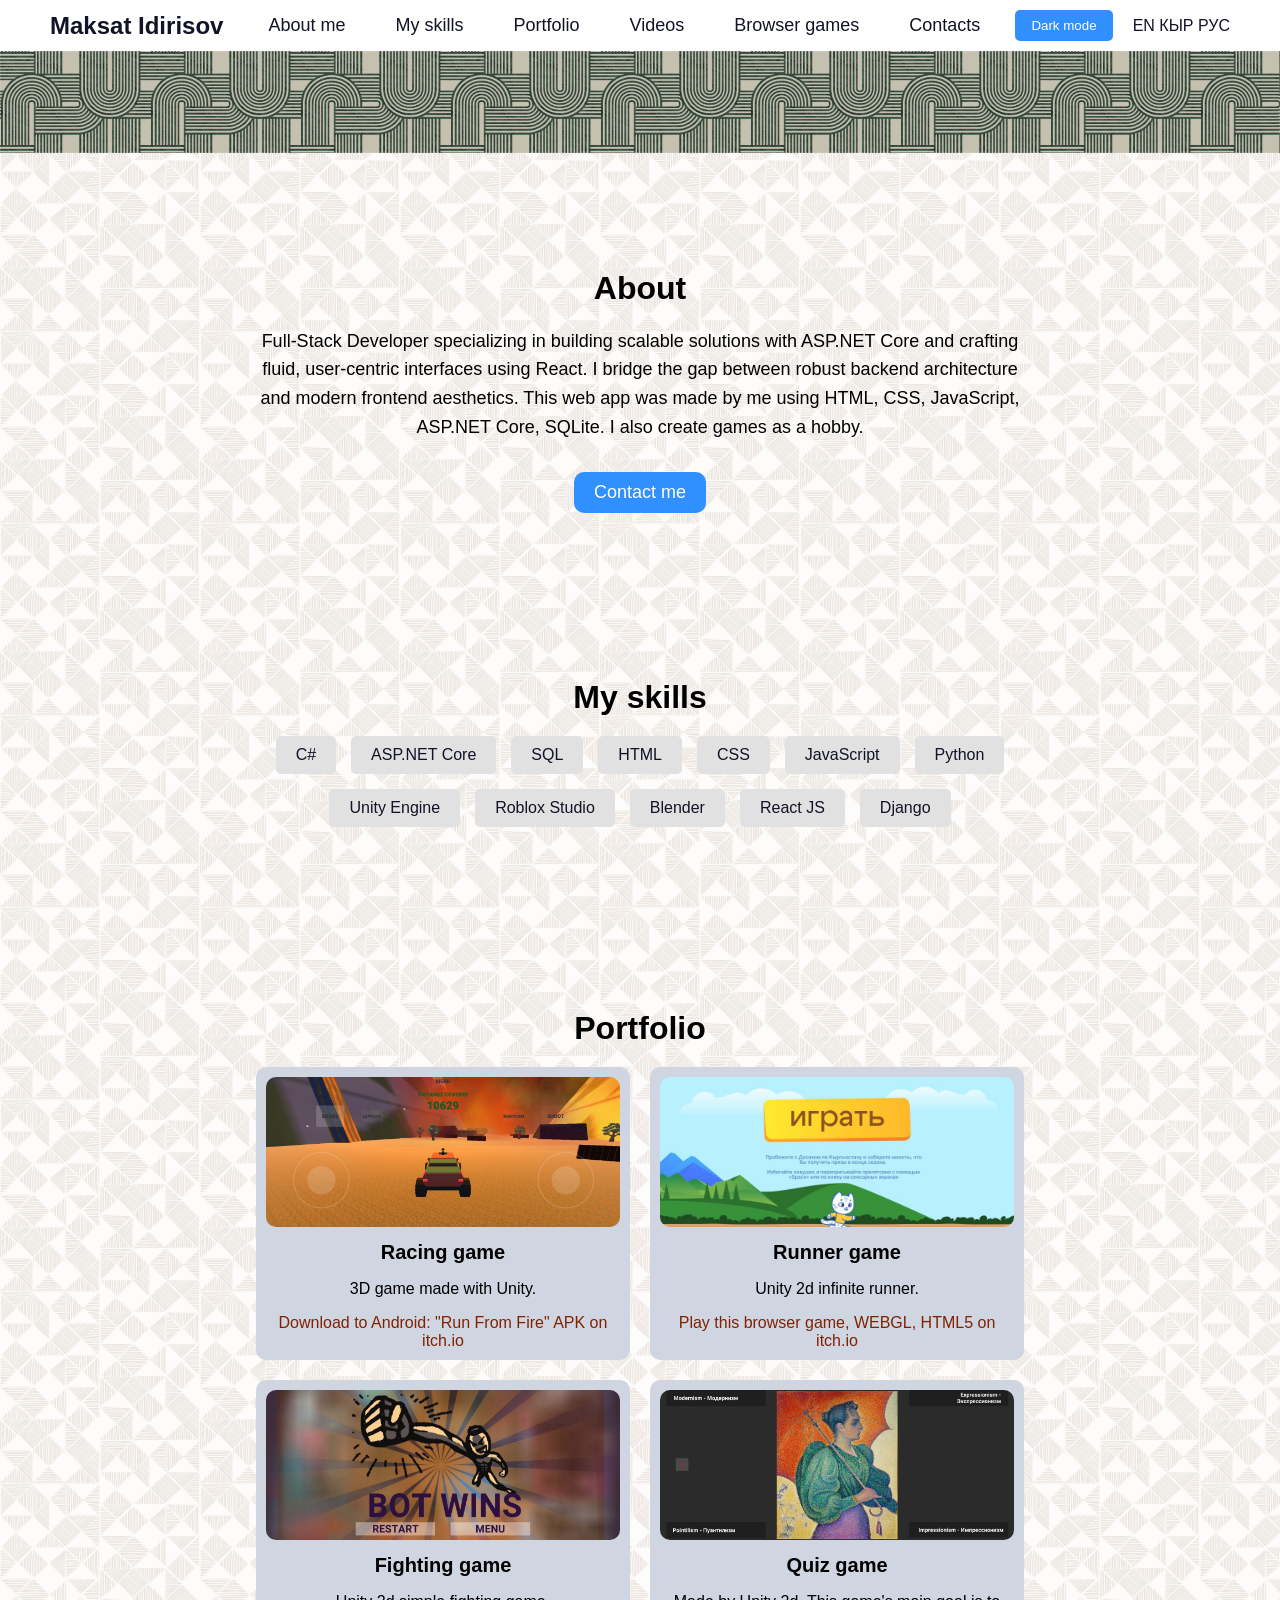
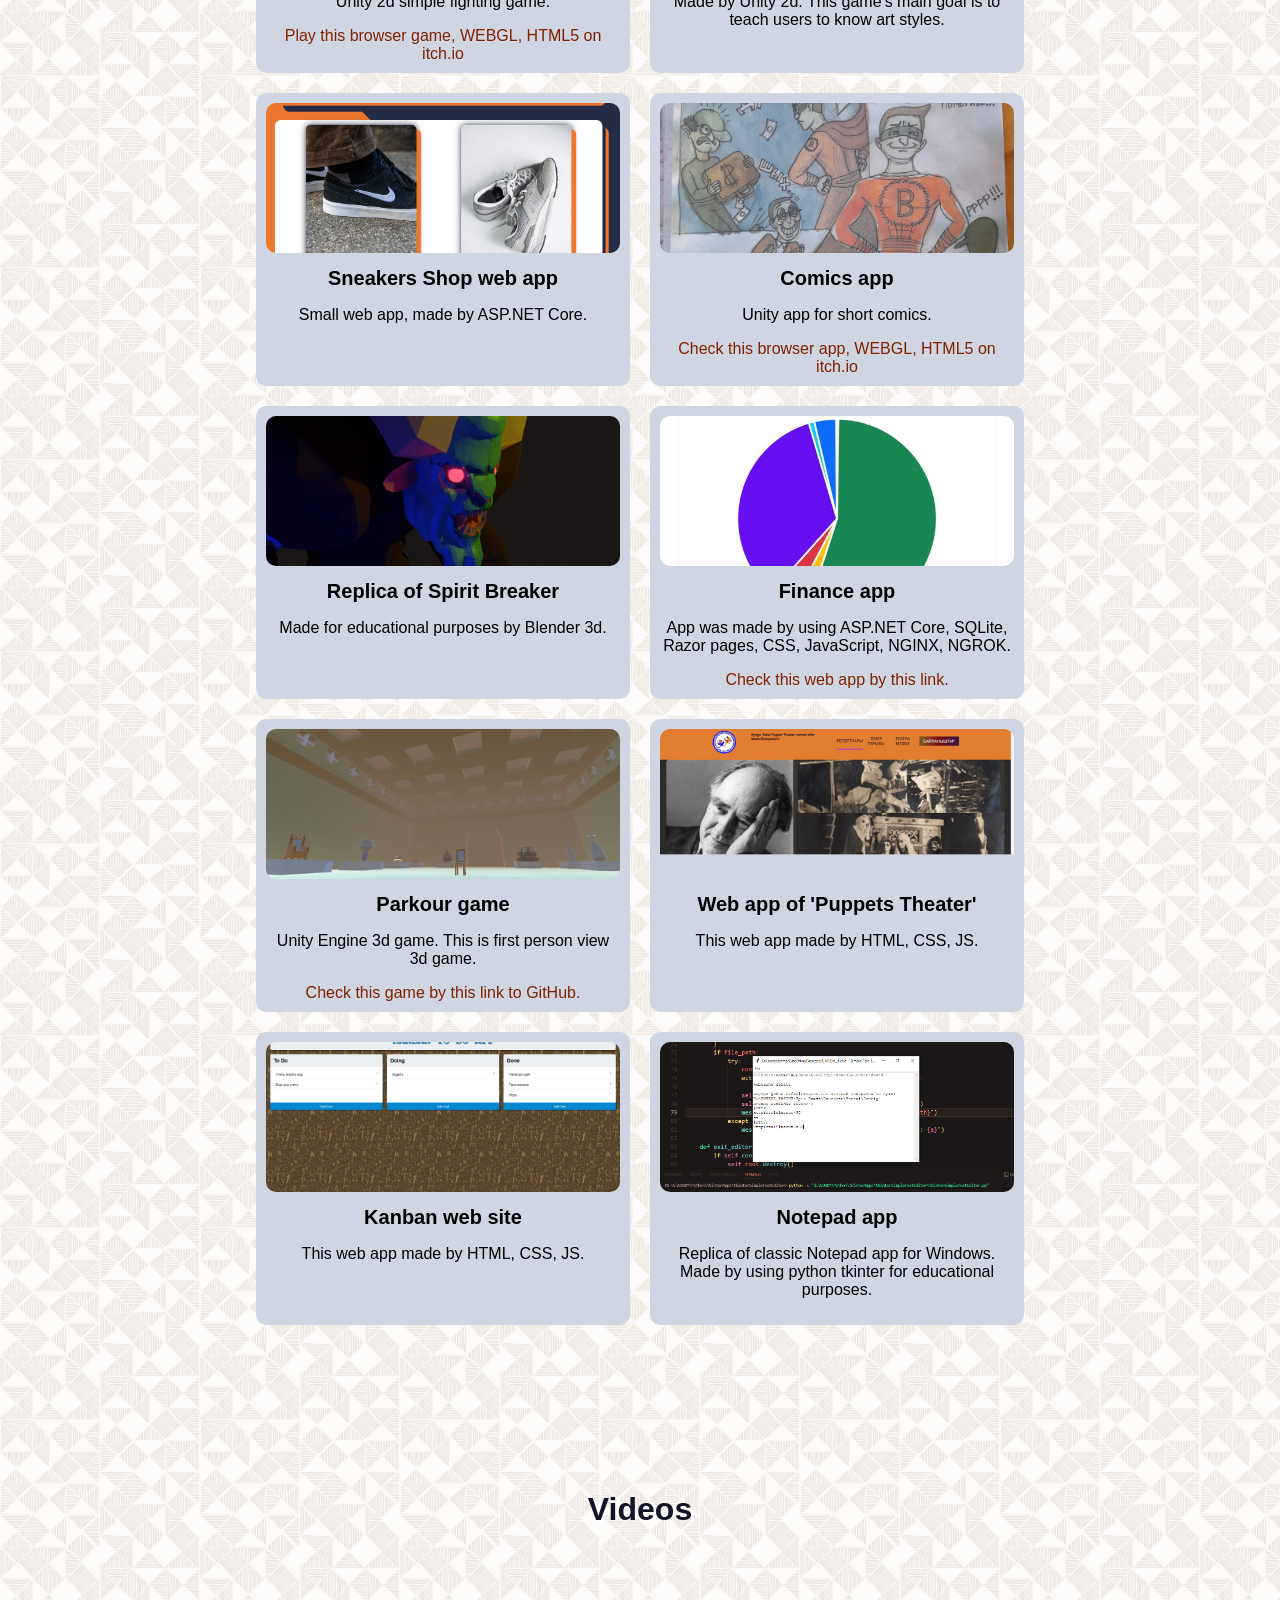
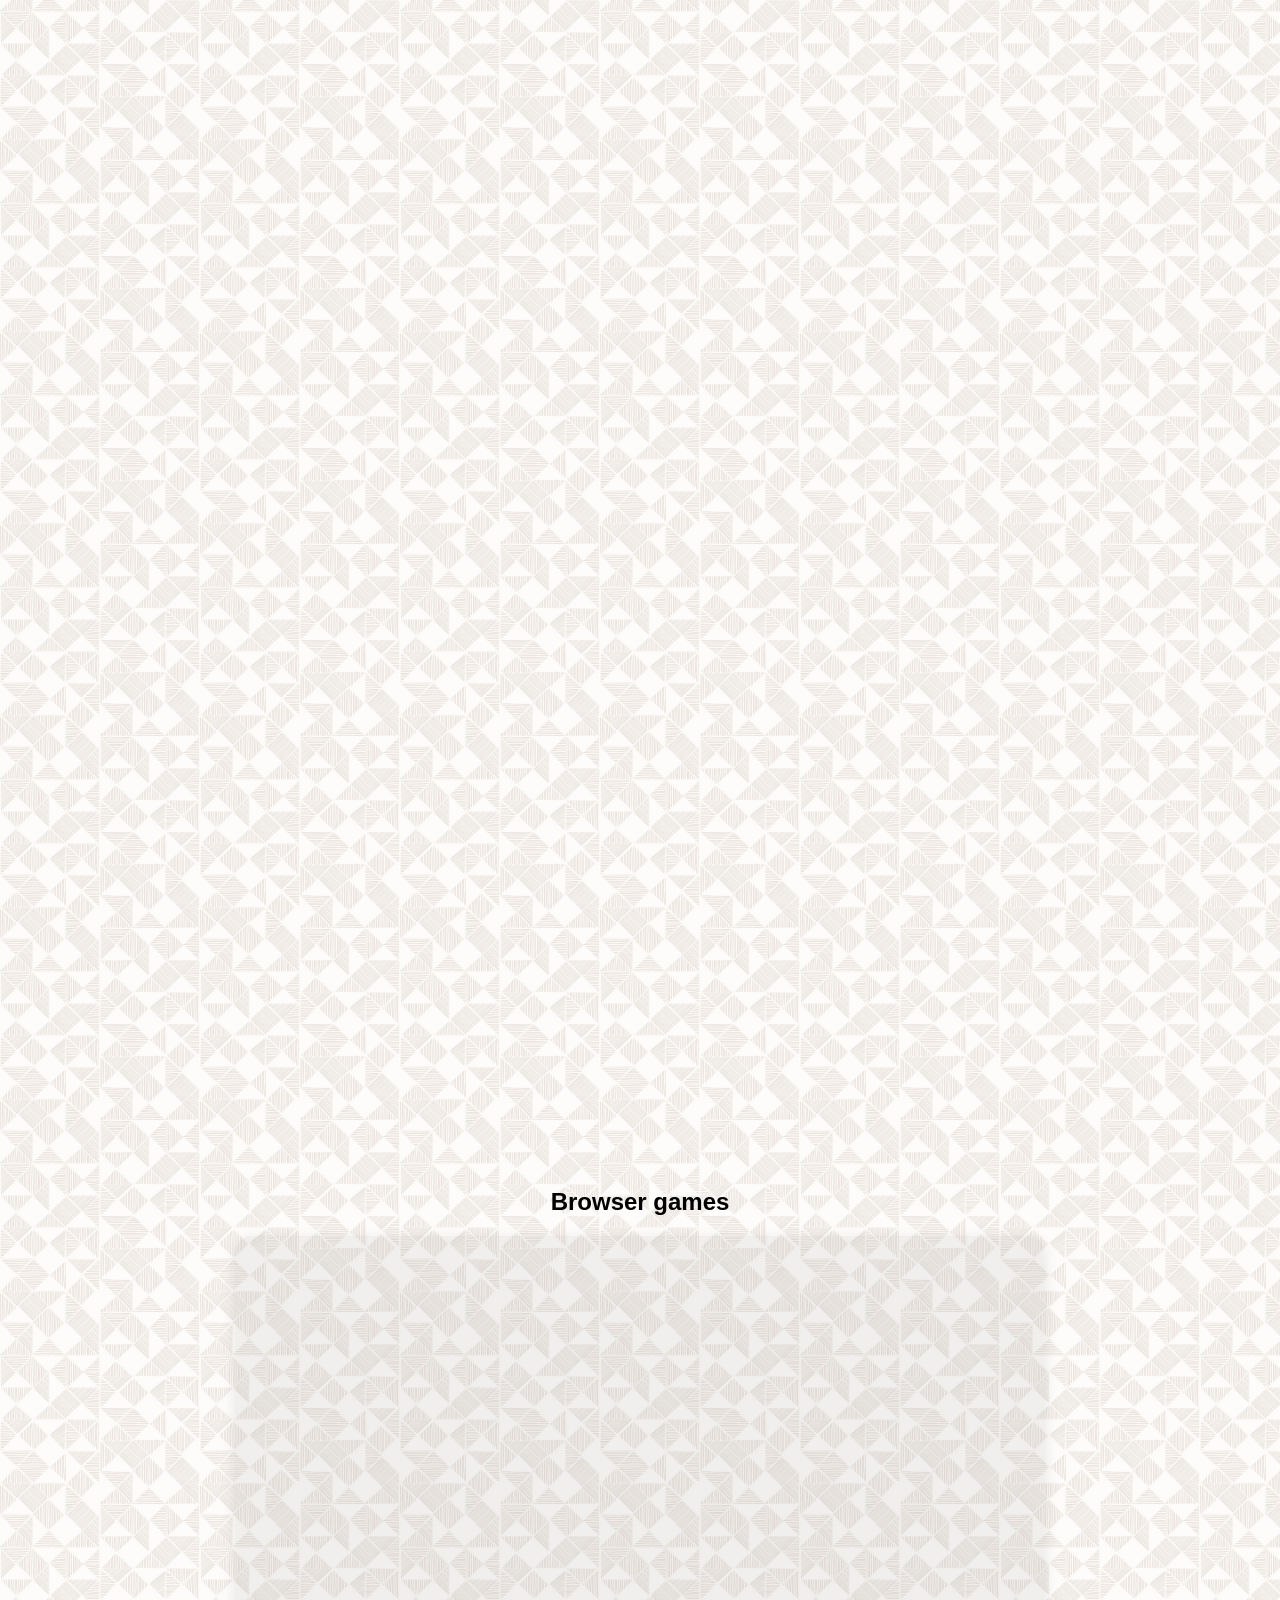
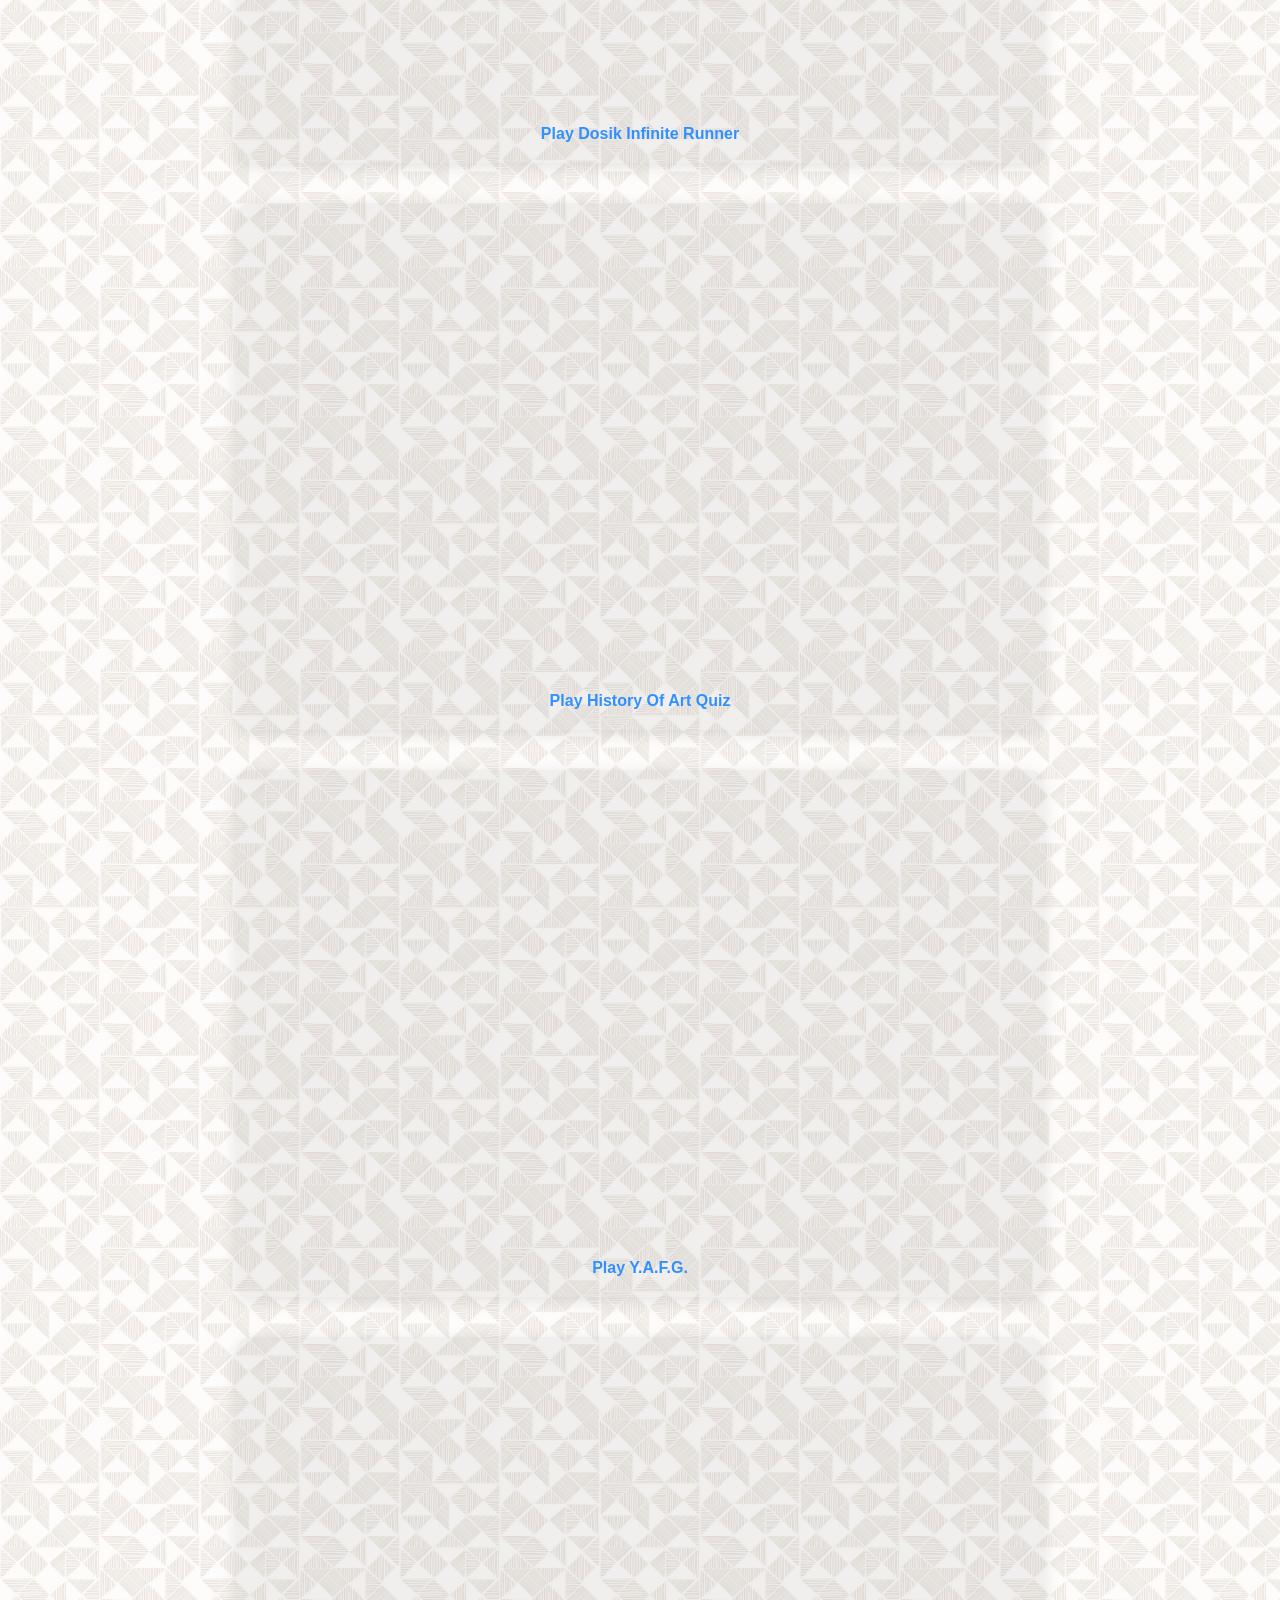
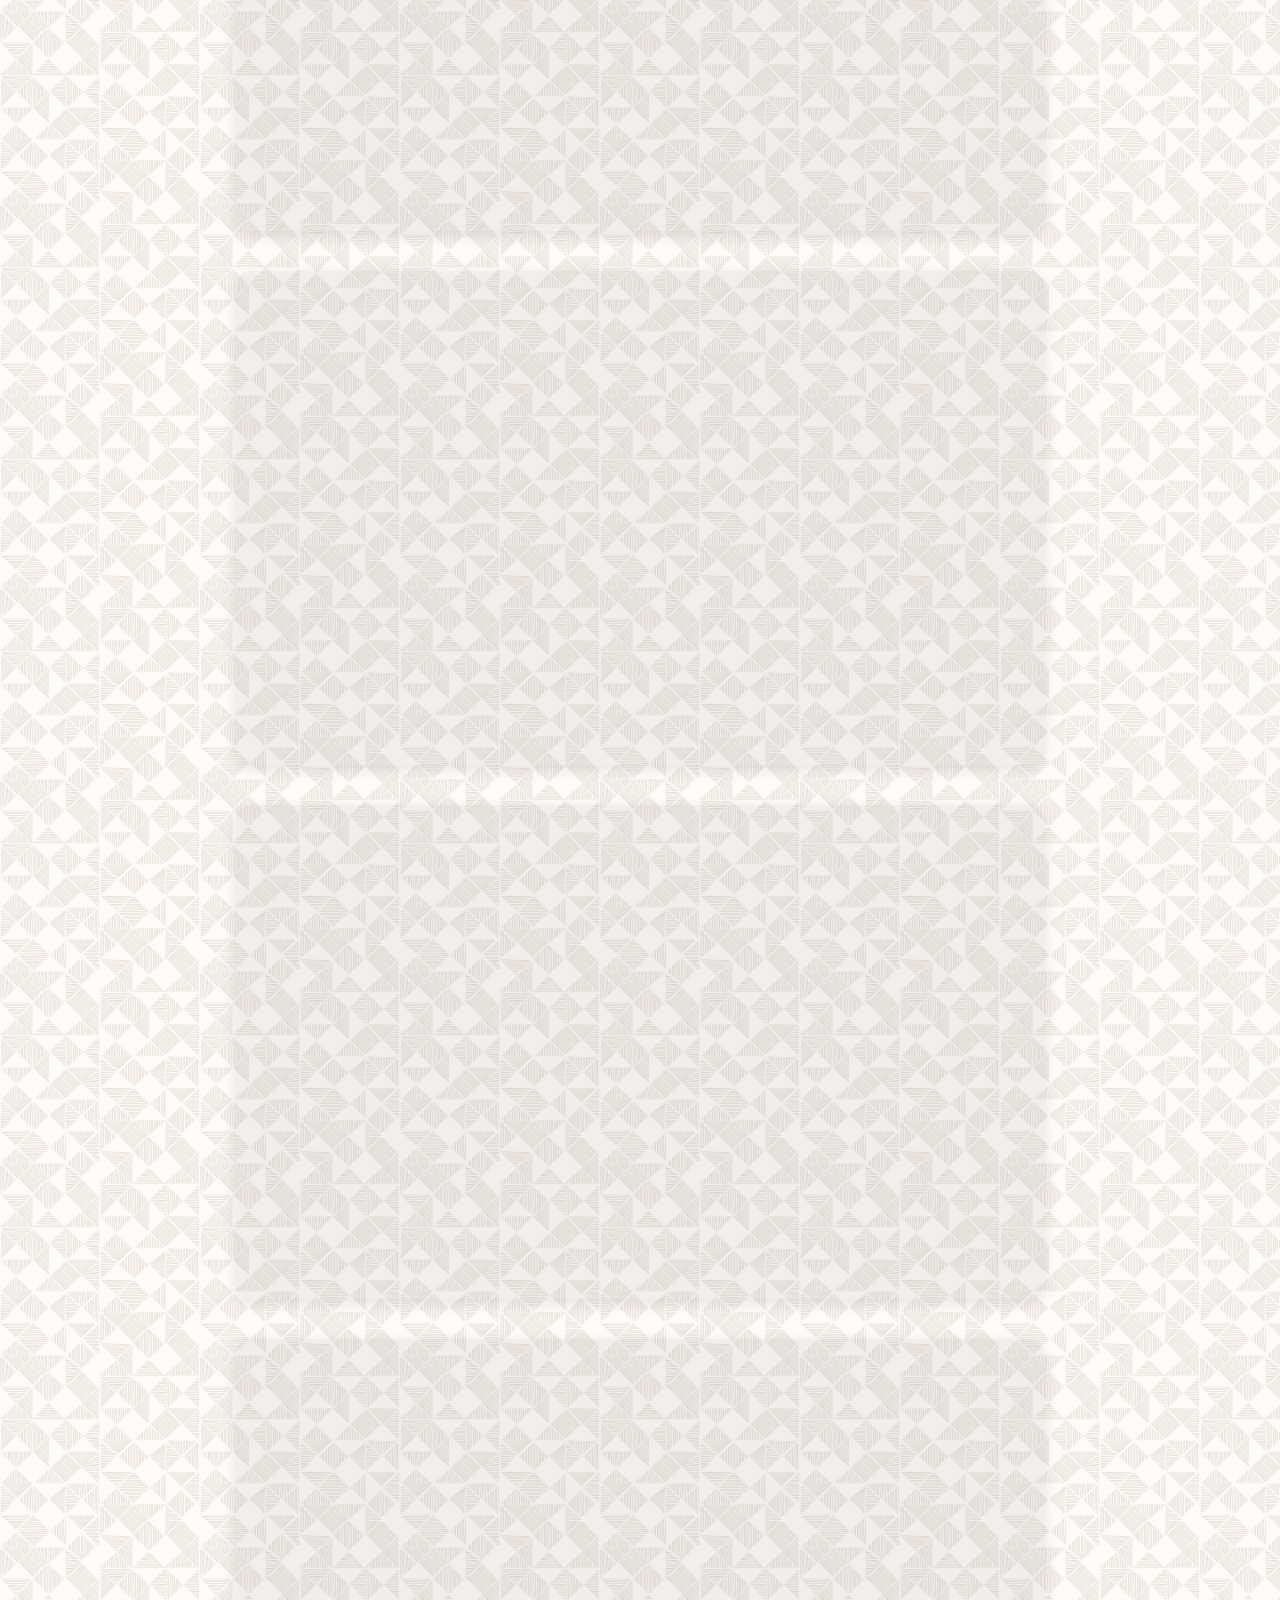
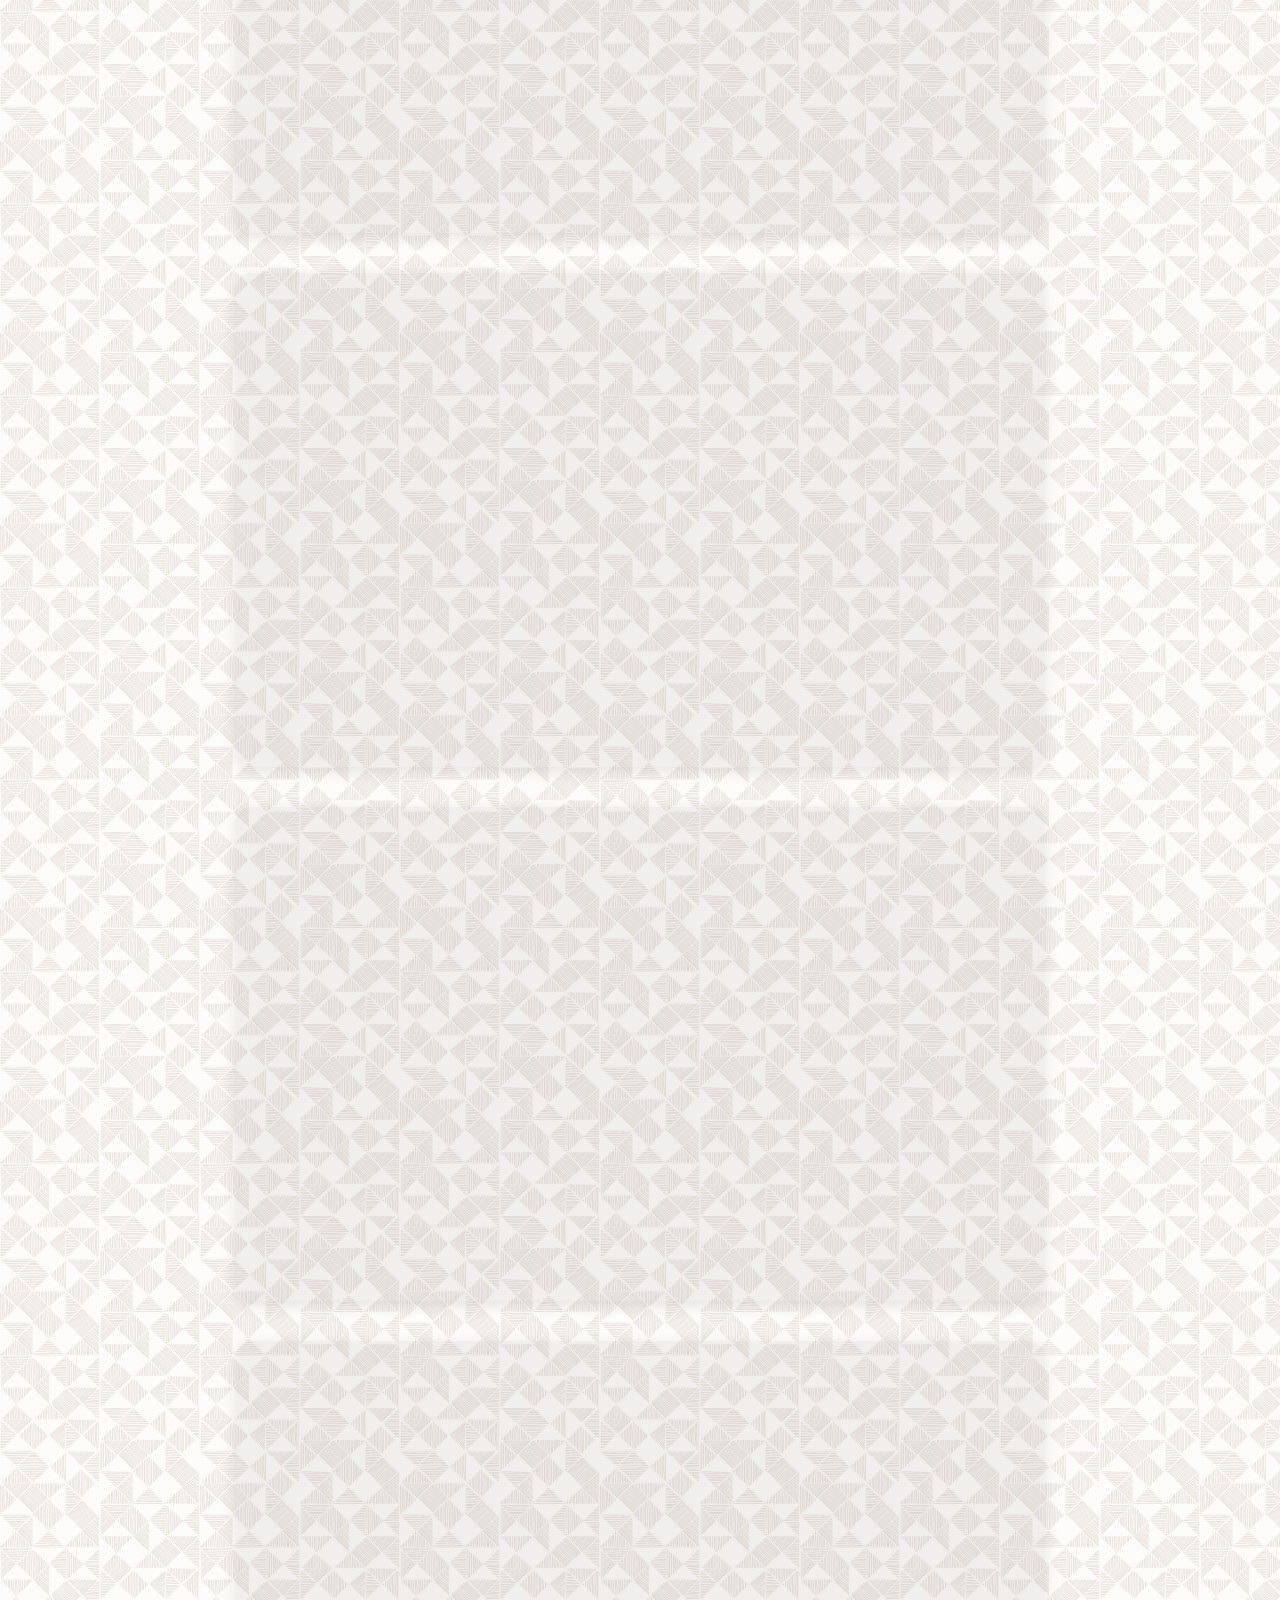
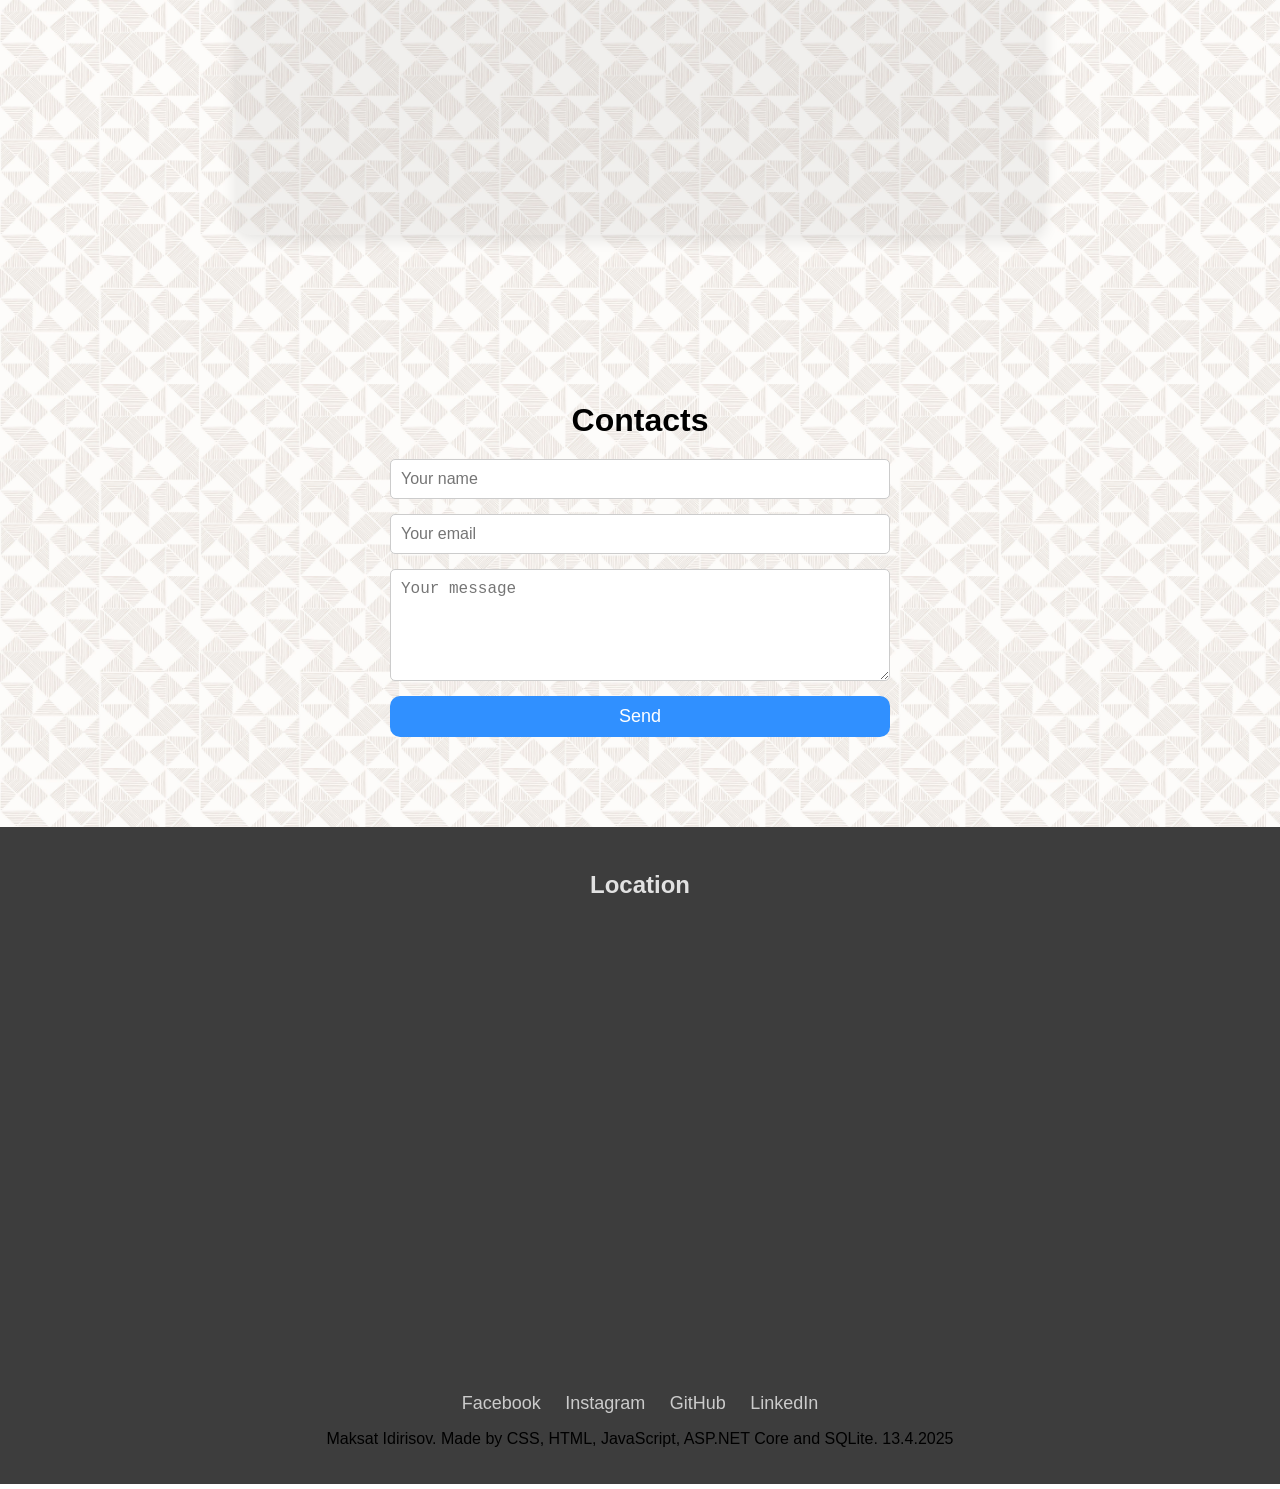
==== commit d735084c: "Finished translation for portfolio section of view" ====
--- a/index.html
+++ b/index.html
@@ -18,10 +18,8 @@
 <body>
     <!-- ========== Header ========== -->
     <header>
-        <!-- Header Left Container: Logo and Navigation -->
-        <div class="header-left">
-            <!--&reg; - this creates R symbol in text-->
-            <div class="logo">Maksat Idirisov</div>
+        <div class="header-left"><!-- Header Left Container: Logo and Navigation -->
+            <div class="logo">Maksat Idirisov</div><!--&reg; - this creates R symbol in text-->
             <nav>
                 <ul>
                     <li><a href="#about">About me</a></li><!--Обо мне-->
@@ -42,27 +40,24 @@
             <a href="#" language="russian">РУС</a>
         </div>
     </header>
-
     <!-- ========== Image Block ========== -->
     <div class="image-block">
         <div class="texture-box"></div>
     </div>
-
     <!-- ========== "Обо мне" Section ========== -->
     <section class="about" id="about">
-        <h2>About me</h2><!--Обо мне-->
+        <h2>About me</h2>
         <p>
             I'm a web applications developer. I use ASP.NET Core for web development. 
 			For the frontend I use HTML, CSS, JavaScript, and the React framework. 
             This web app was made by me using HTML, CSS, JavaScript, ASP.NET Core, SQLite. 
 			I also create games as a hobby.
         </p>
-        <button class="contact-btn">Contact me</button><!--Связаться-->
-    </section>
-
+        <button class="contact-btn">Contact me</button>
+    </section>
     <!-- ========== "Мои навыки" Section ========== -->
     <section class="skills" id="skills">
-        <h2>My skills</h2><!--Мои навыки-->
+        <h2>My skills</h2>
         <ul>
             <li><a href="https://en.wikipedia.org/wiki/C_Sharp_(programming_language)">C#</a></li>
             <li><a href="https://en.wikipedia.org/wiki/ASP.NET_Core">ASP.NET Core</a></li>
@@ -78,10 +73,9 @@
             <li><a href="https://en.wikipedia.org/wiki/Django_(web_framework)">Django</a></li>
         </ul>
     </section>
-
     <!-- ========== "Портфолио" Section ========== -->
     <section class="portfolio" id="portfolio">
-        <h2>Portfolio</h2><!--Портфолио-->
+        <h2>Portfolio</h2>
         <div class="portfolio-grid">
             <div class="portfolio-item">
                 <img src="img/screenShotMyGame (26).jpg" alt="Проект 1">
@@ -108,9 +102,9 @@
                 </a>
             </div>
             <div class="portfolio-item">
-                <img src="img/retroPC.png" alt="Проект 4">
-                <h3>Retro PC 3d model</h3><!--4-->
-                <p>Made by Blender 3d.</p>
+                <img src="img/screenShotMyGame (22).jpg" alt="Проект 4">
+                <h3>Quiz game</h3><!--4-->
+                <p>Made by Unity 2d. This game's main goal is to teach users to know art styles.</p>
             </div>
             <div class="portfolio-item">
                 <img src="img/sneakersShop.png" alt="Проект 4">
@@ -141,14 +135,14 @@
             <div class="portfolio-item">
                 <img src="img/FPS_Unity_Game.png" alt="Проект 4">
                 <h3>Parkour game</h3><!--9-->
-                <p>This game by Unity Engine. It is first person view 3d game.</p>
+                <p>Unity Engine 3d game. This is first person view 3d game.</p>
                 <a href="https://github.com/ksatksat/FirstPersonParkurGame" target="_blank" rel="noopener noreferrer">
                     Check this game by this link to GitHub.
                 </a>
             </div>
             <div class="portfolio-item">
                 <img src="img/puppetTheaterWebSite.png" alt="Проект 4">
-                <h3>Web app of "Puppets Theater"</h3><!--10-->
+                <h3>Web app of 'Puppets Theater'</h3><!--10-->
                 <p>This web app made by HTML, CSS, JS.</p>
             </div>
             <div class="portfolio-item">
@@ -159,14 +153,13 @@
             <div class="portfolio-item">
                 <img src="img/notepad.png" alt="Проект 4">
                 <h3>Notepad app</h3><!--12-->
-                <p>Replica of classic Notepad app for Windows. Made by using python tkinter for educational purpouses.</p>
-            </div>
-        </div>
-    </section>
-
+                <p>Replica of classic Notepad app for Windows. Made by using python tkinter for educational purposes.</p>
+            </div>
+        </div>
+    </section>
     <!-- ========== "Видео" Section ========== -->
     <section class="videos" id="videos">
-        <h2>Videos</h2><!--Видео о моих играх-->
+        <h2>Videos</h2>
         <div class="video-container">
             <!-- Video 1 -->
             <iframe width="560" height="315" src="https://www.youtube.com/embed/NQM_pgUOE70?si=g47Z1uhiQgvhNwcz"
@@ -224,7 +217,7 @@
                 
         </div>
     </section>
-    <!-- =================================== встроенная игра ==============-->
+    <!-- =================================== Браузерные игры ===================================-->
     <section class="games" id="browser-games">
         <h2>Browser Games</h2>
         <div class="game-container">
@@ -275,7 +268,7 @@
     </section>
     <!-- ========== "Контакты" Section ========== -->
     <section class="contacts" id="contacts">
-        <h2>Contacts</h2><!--Контакты-->
+        <h2>Contacts</h2>
         <form class="contact-form">
             <input type="text" placeholder="Your name" required>
             <input type="email" placeholder="Your email" required>
@@ -283,11 +276,10 @@
             <button type="submit">Send</button><!--Отправить-->
         </form>
     </section>
-
     <!-- ========== Footer Section with Embedded Map and Social Links ========== -->
     <footer>
         <div class="footer-content">
-            <h3>Location</h3><!--Местоположение-->
+            <h3>Location</h3>
             <div class="map-container">
                 <iframe
                     src="https://www.google.com/maps/embed?pb=!1m18!1m12!1m3!1d1461.9552041112468!2d74.57754716452361!3d42.874735107587554!2m3!1f0!2f0!3f0!3m2!1i1024!2i768!4f13.1!3m3!1m2!1s0x389ec83d0ada2d09%3A0x89c7953fdea86736!2sSidikova%2C%20Bishkek!5e0!3m2!1sen!2skg!4v1772284453084!5m2!1sen!2skg"
@@ -307,8 +299,7 @@
                     LinkedIn</a>
             </div>
             <div>
-                <!--&copy; - this is for copyright symbol-->
-                <p class="aboutWebsite">Maksat Idirisov. Made by CSS, HTML, JavaScript, ASP.NET Core and SQLite. 13.4.2025</p>
+                <p class="aboutWebsite">Maksat Idirisov. Made by CSS, HTML, JavaScript, ASP.NET Core and SQLite. 13.4.2025</p><!--&copy; - this is for copyright symbol-->
             </div>
         </div>
     </footer>
--- a/style.css
+++ b/style.css
@@ -198,6 +198,10 @@
     margin: 10px 0 0;
 }
 
+.portfolio-item a{
+    text-decoration: none;
+    color: rgb(128, 34, 0);
+}
 /* ========== Видео Section Styles ========== */
 .videos {
     width: 60%;
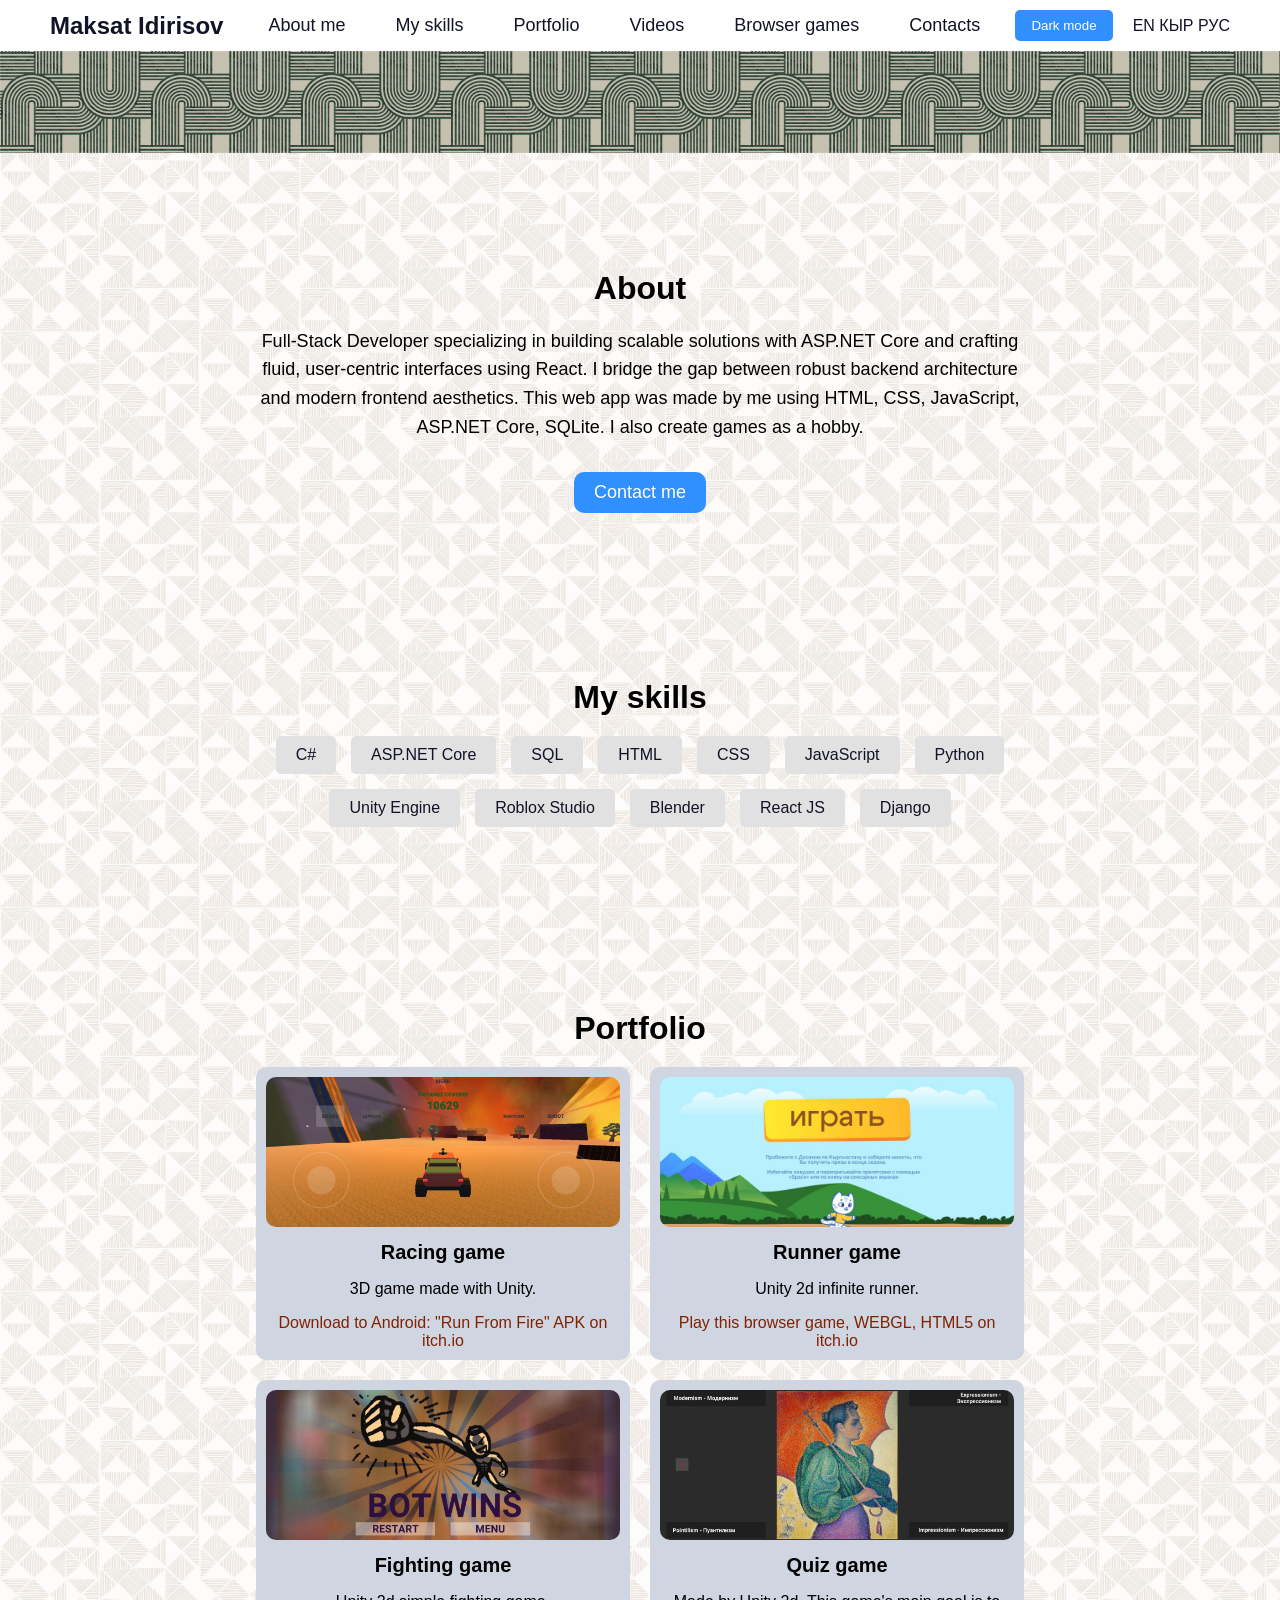
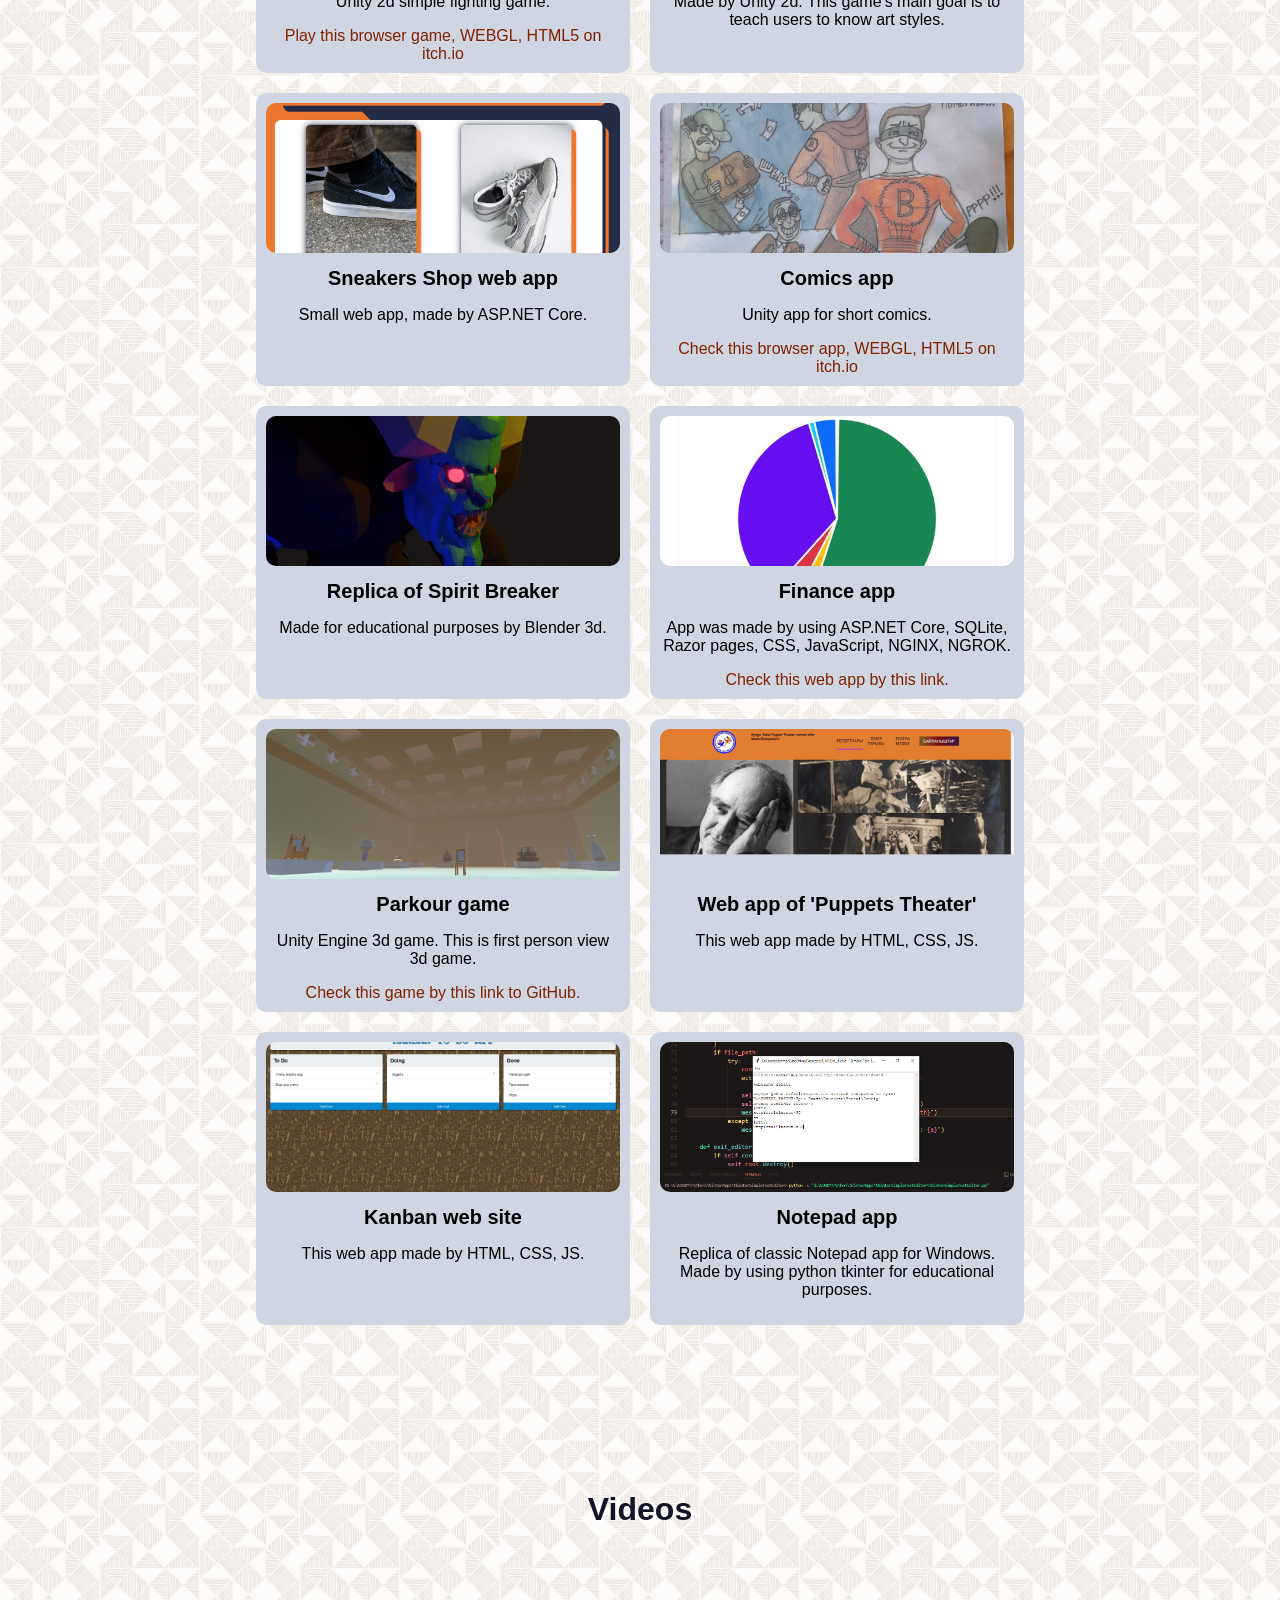
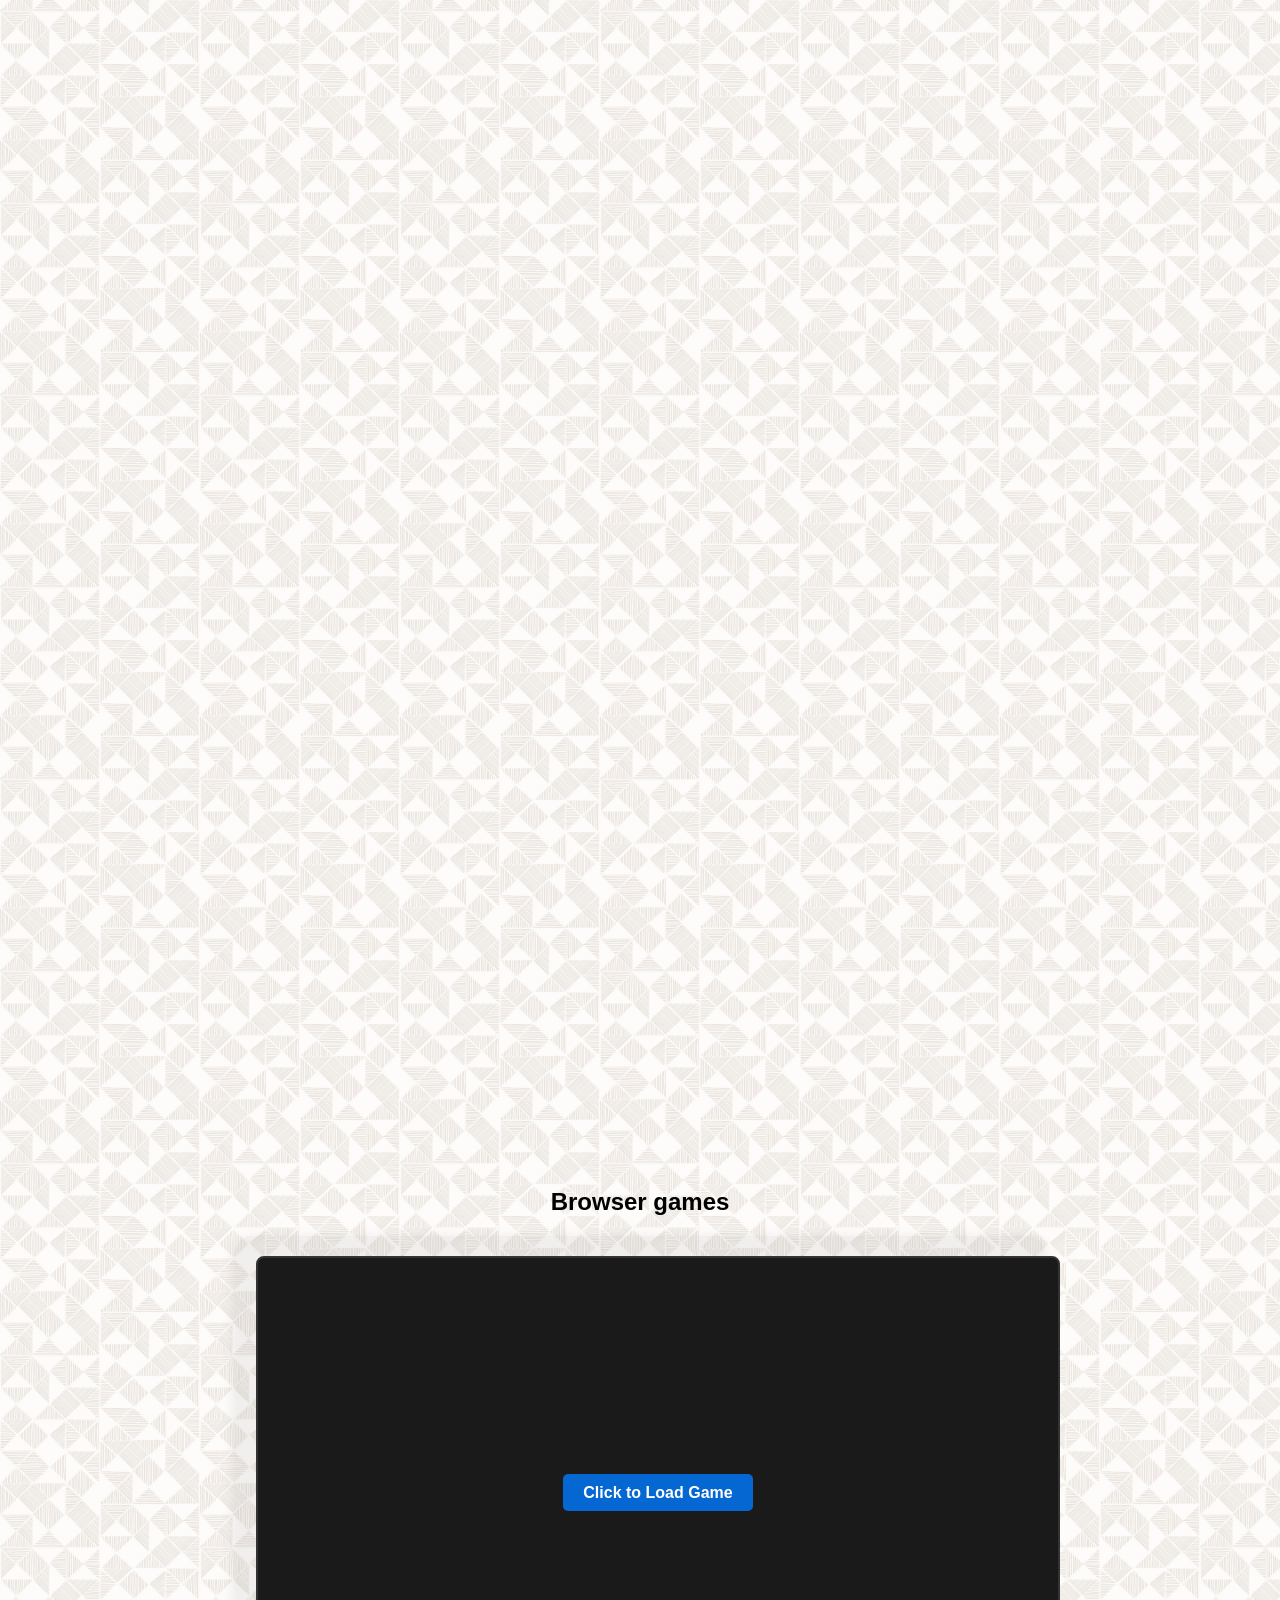
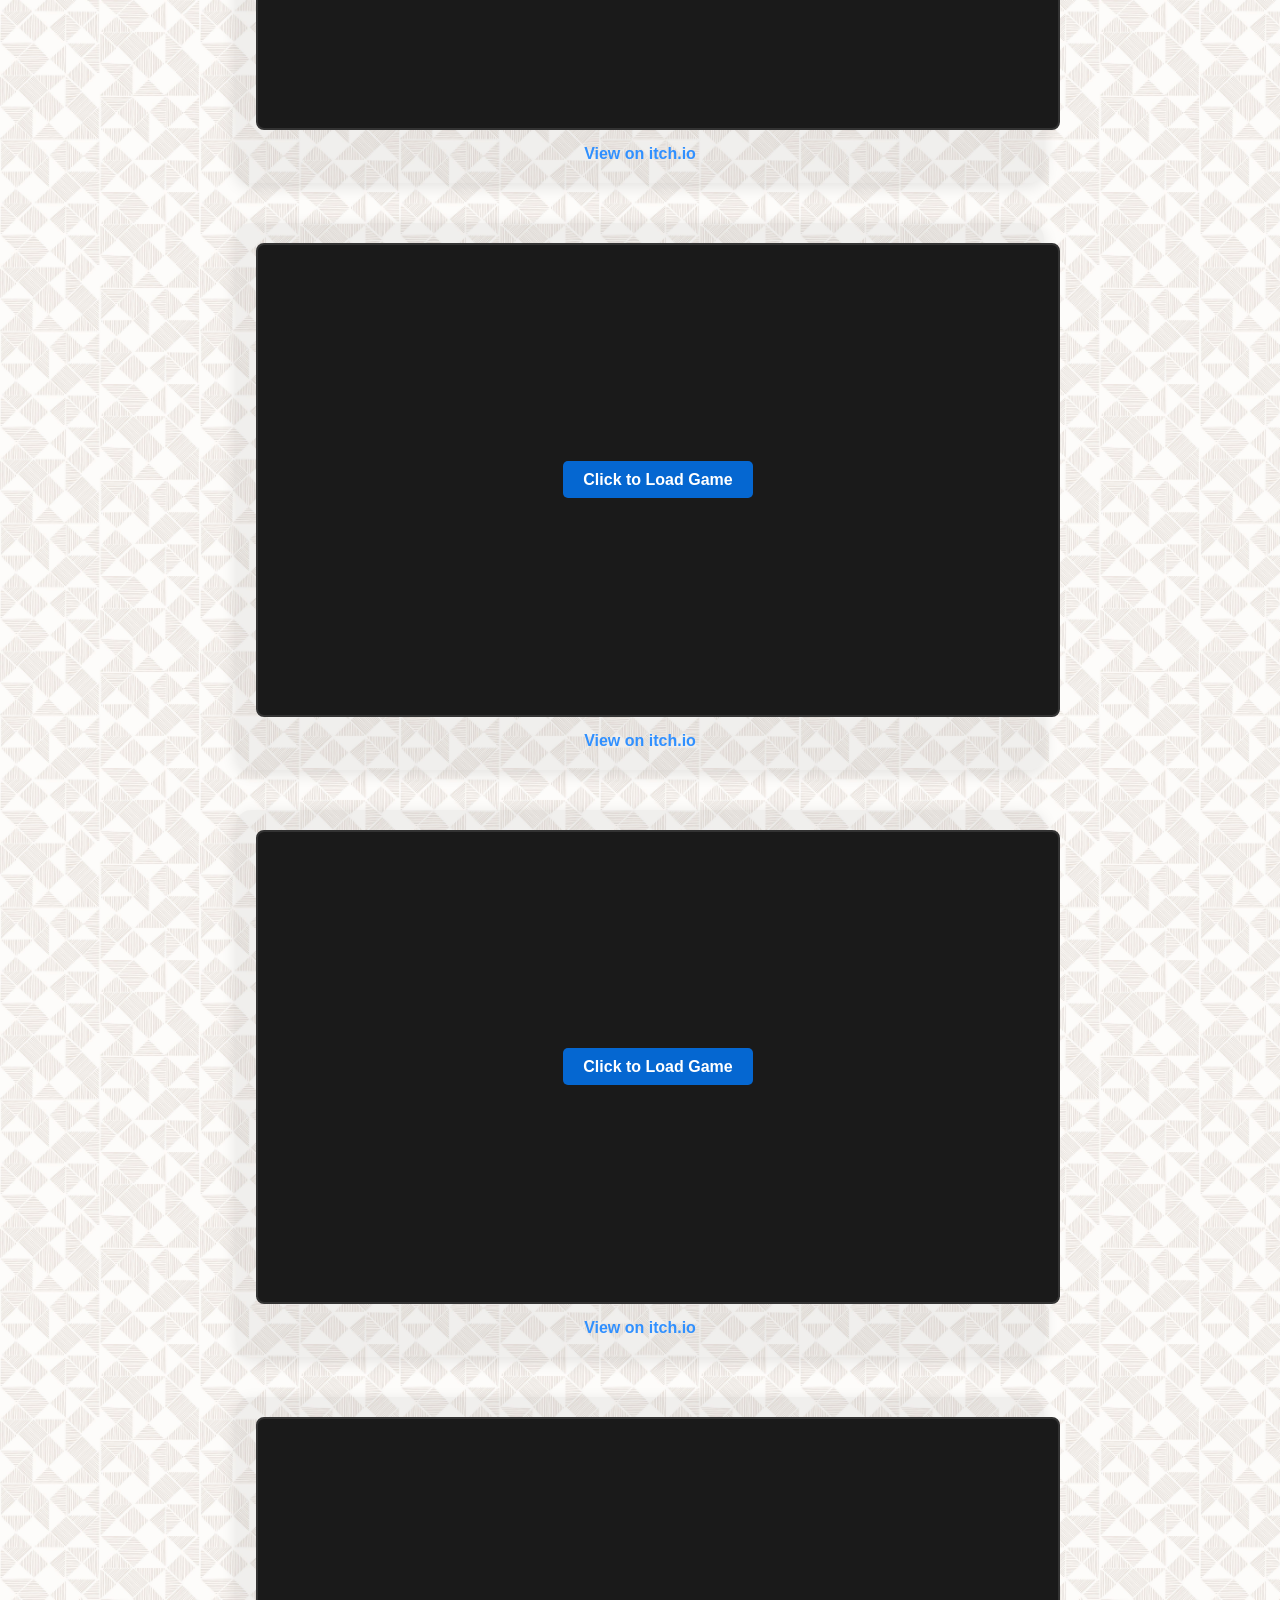
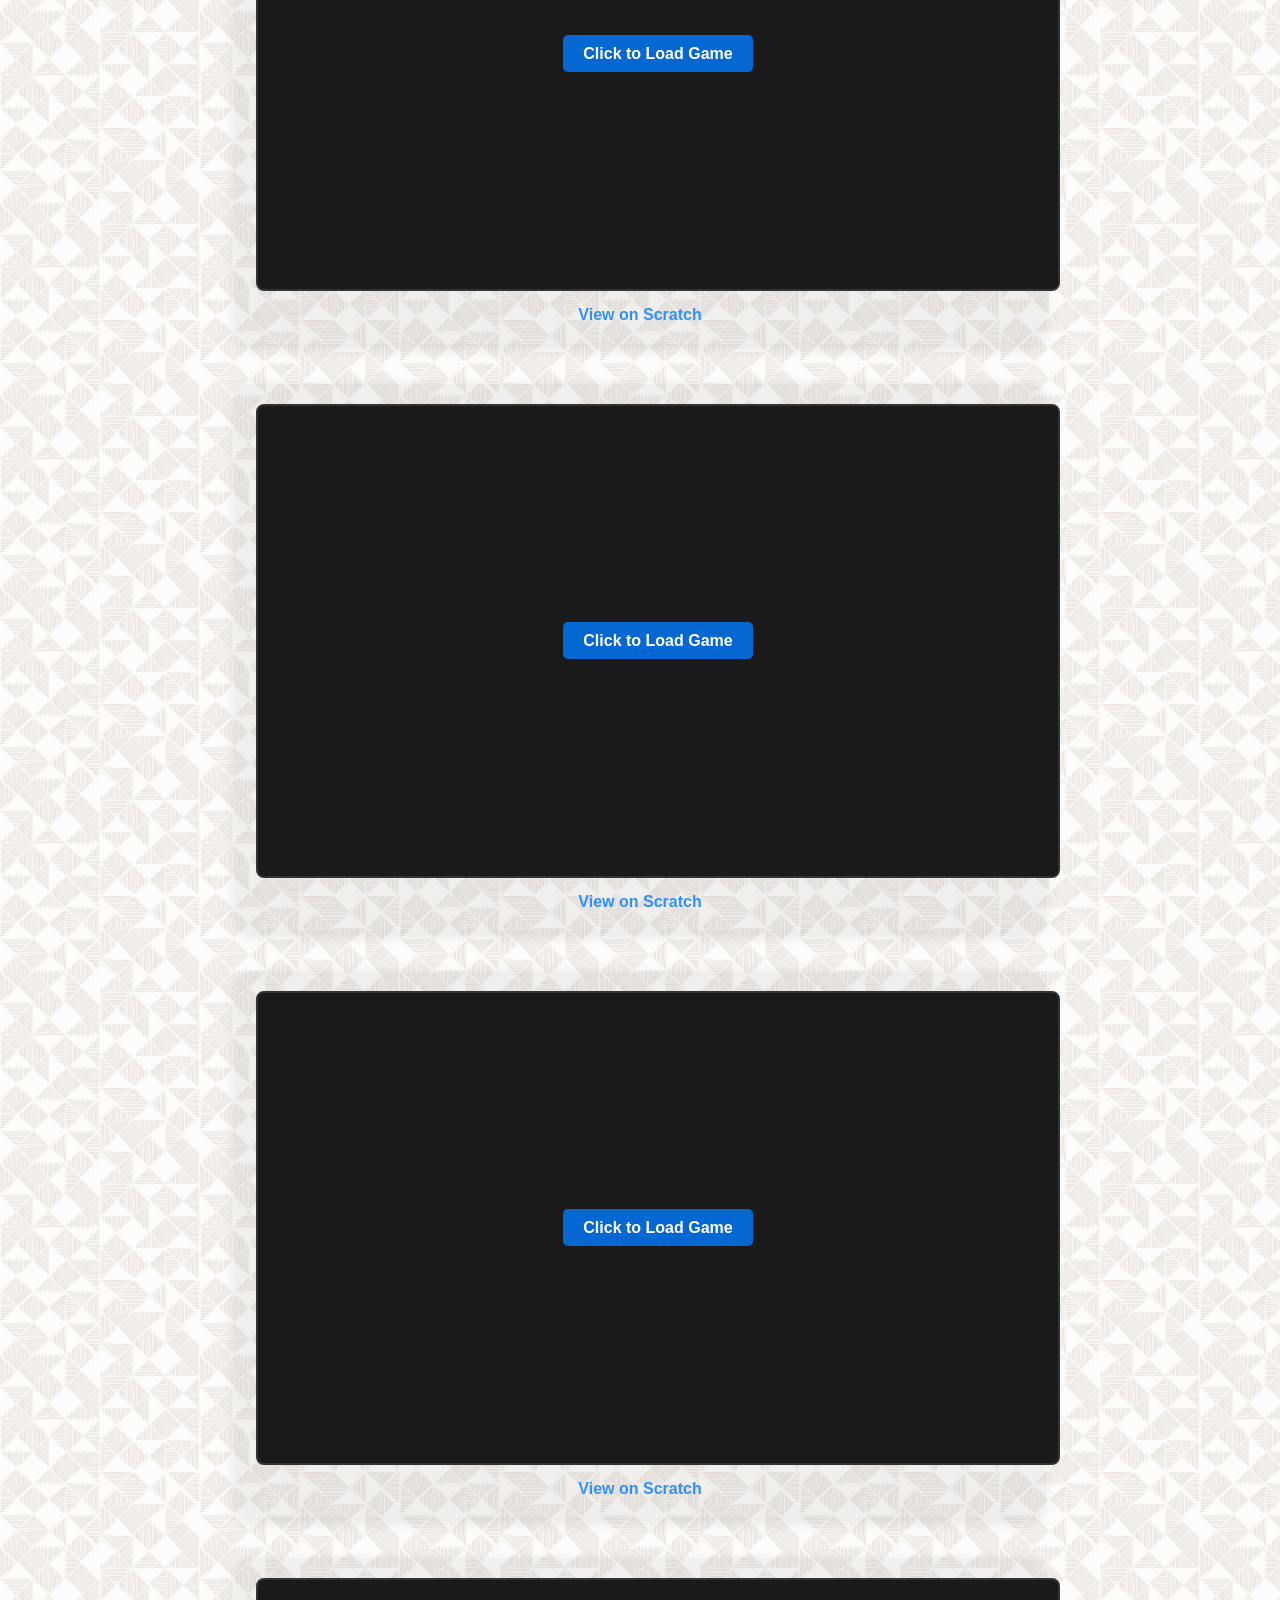
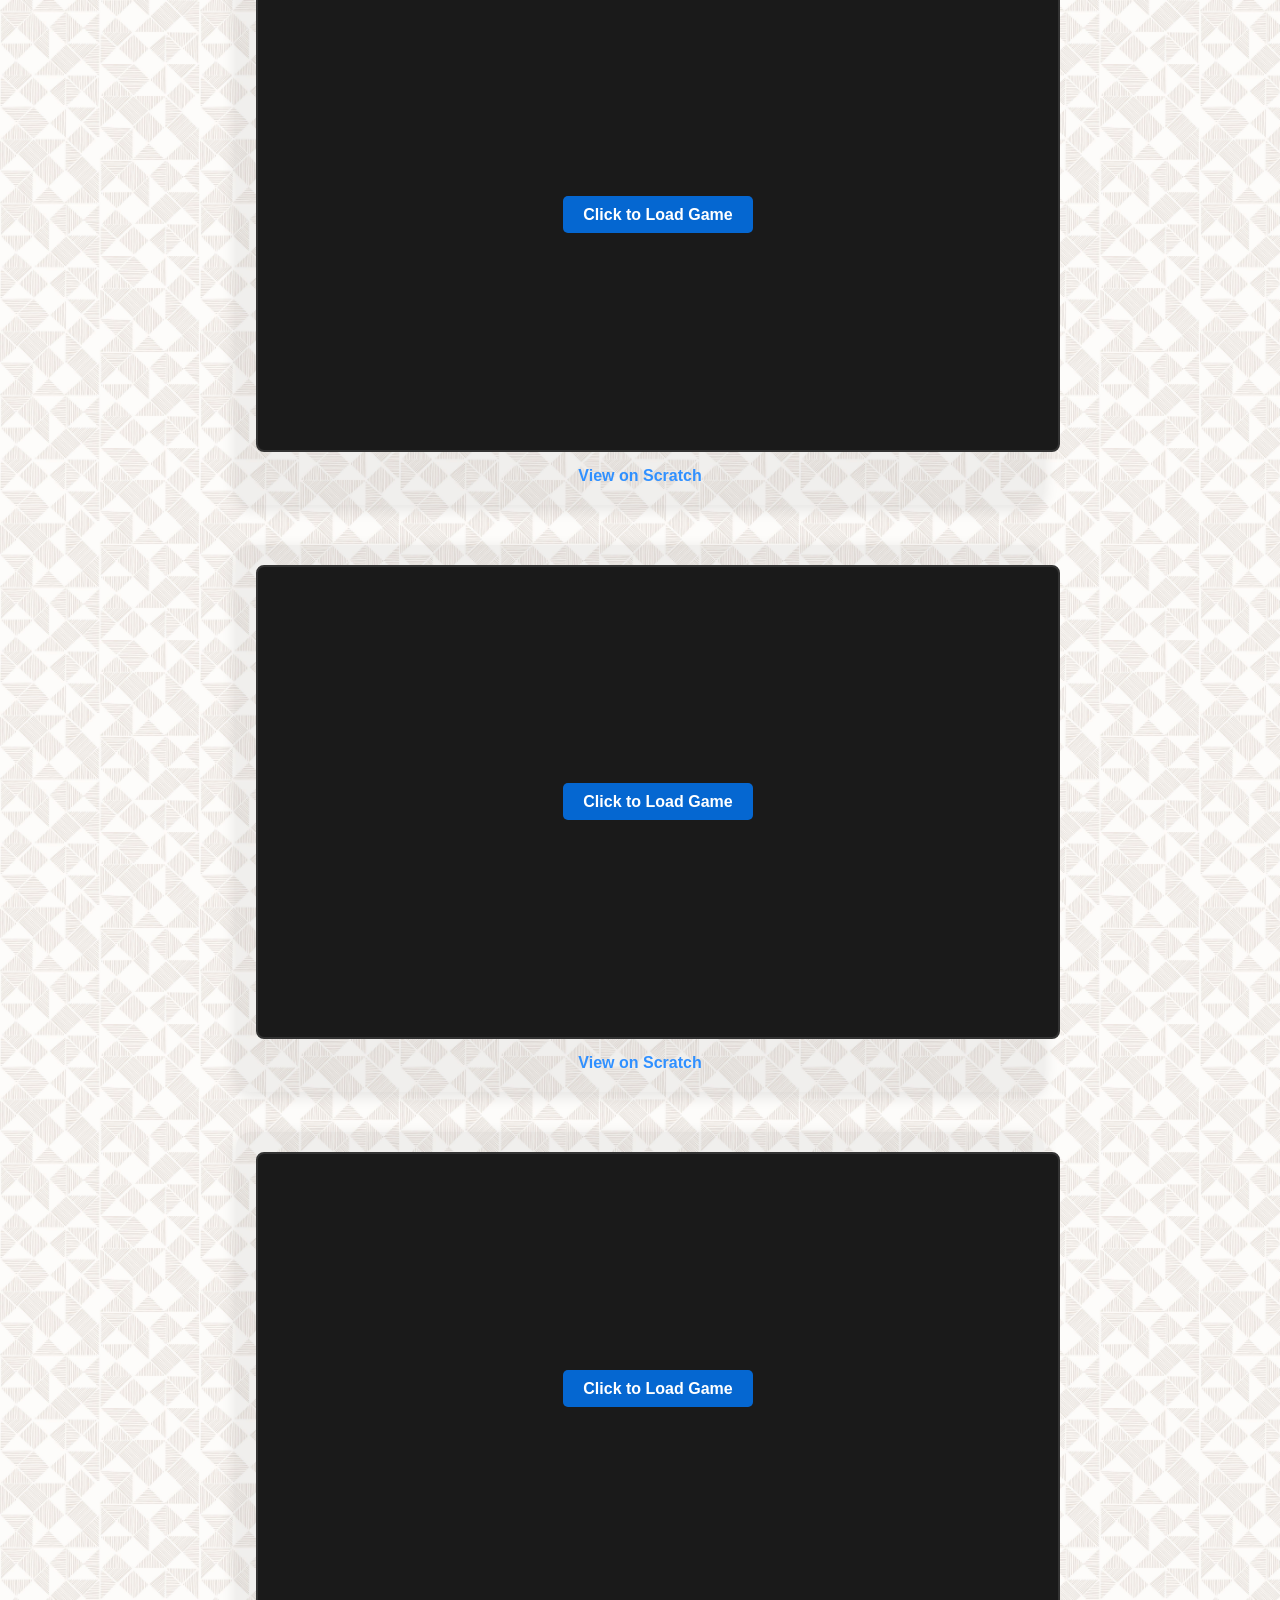
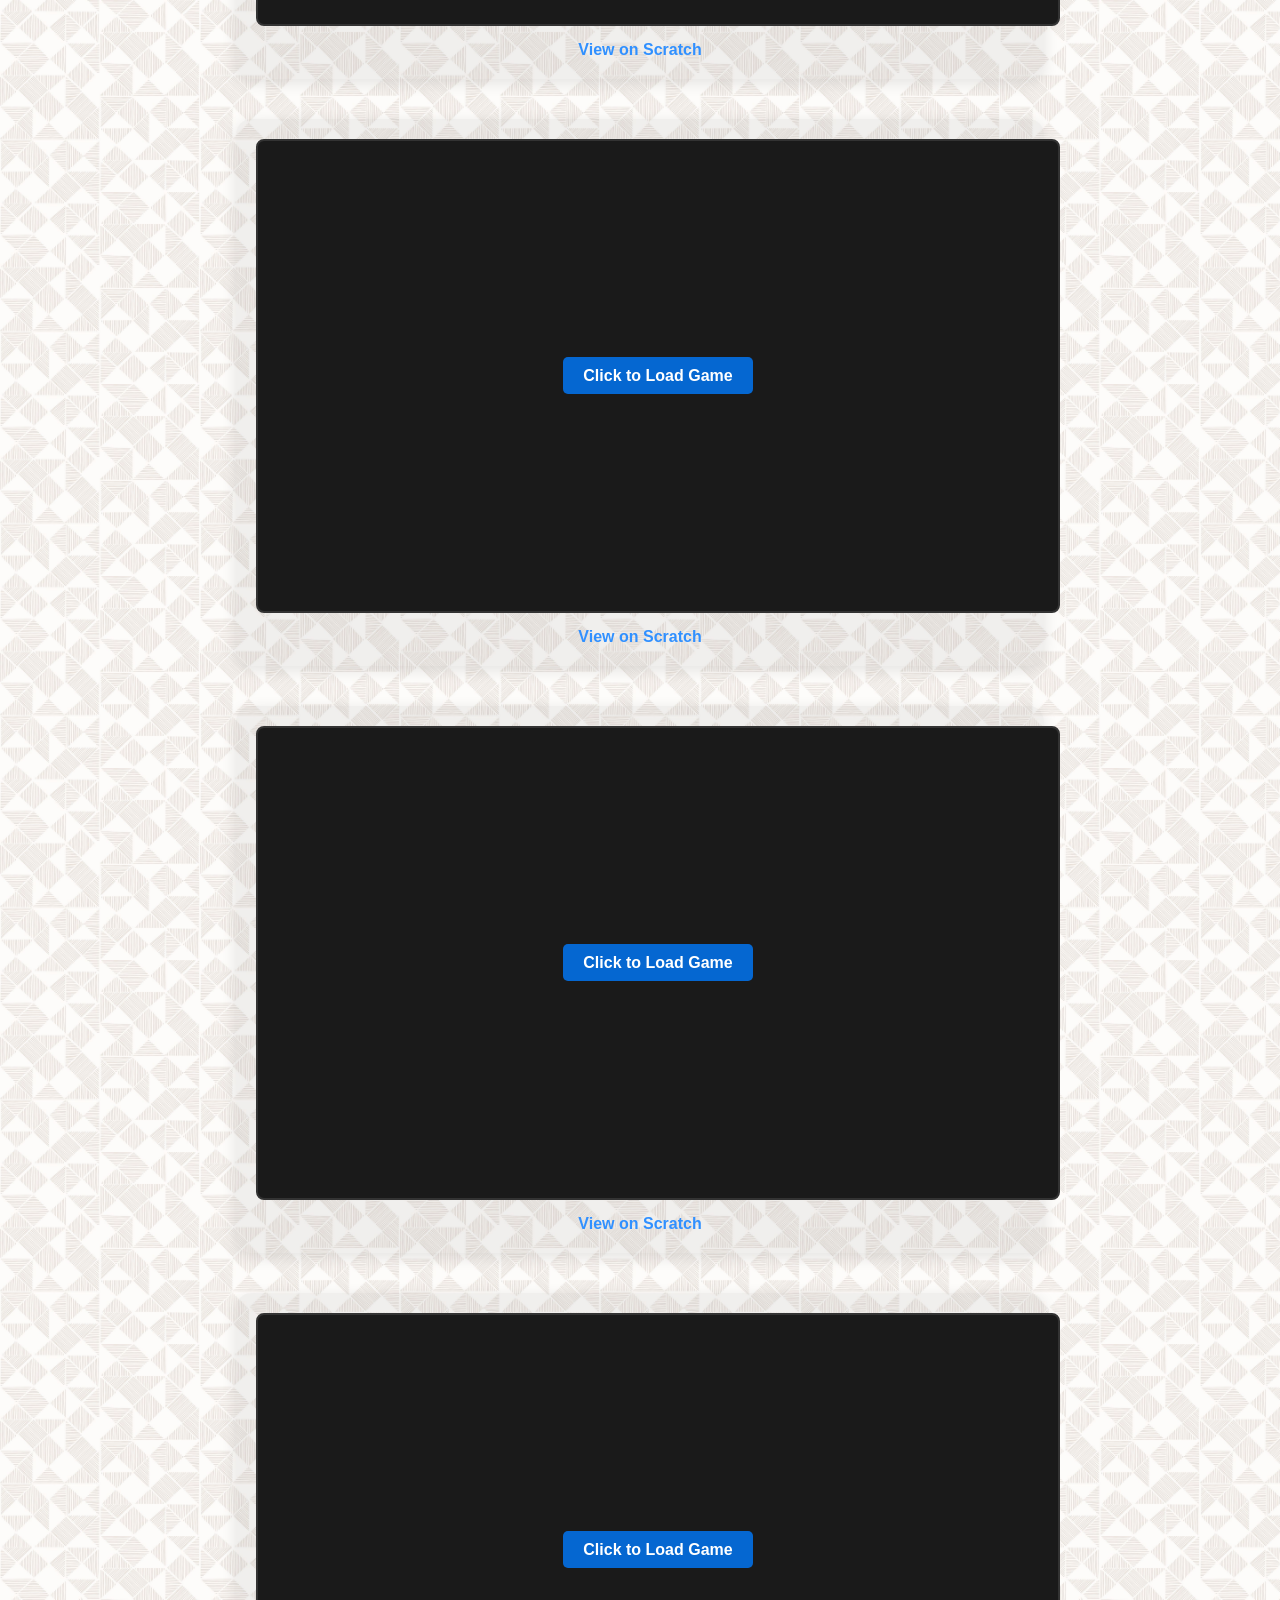
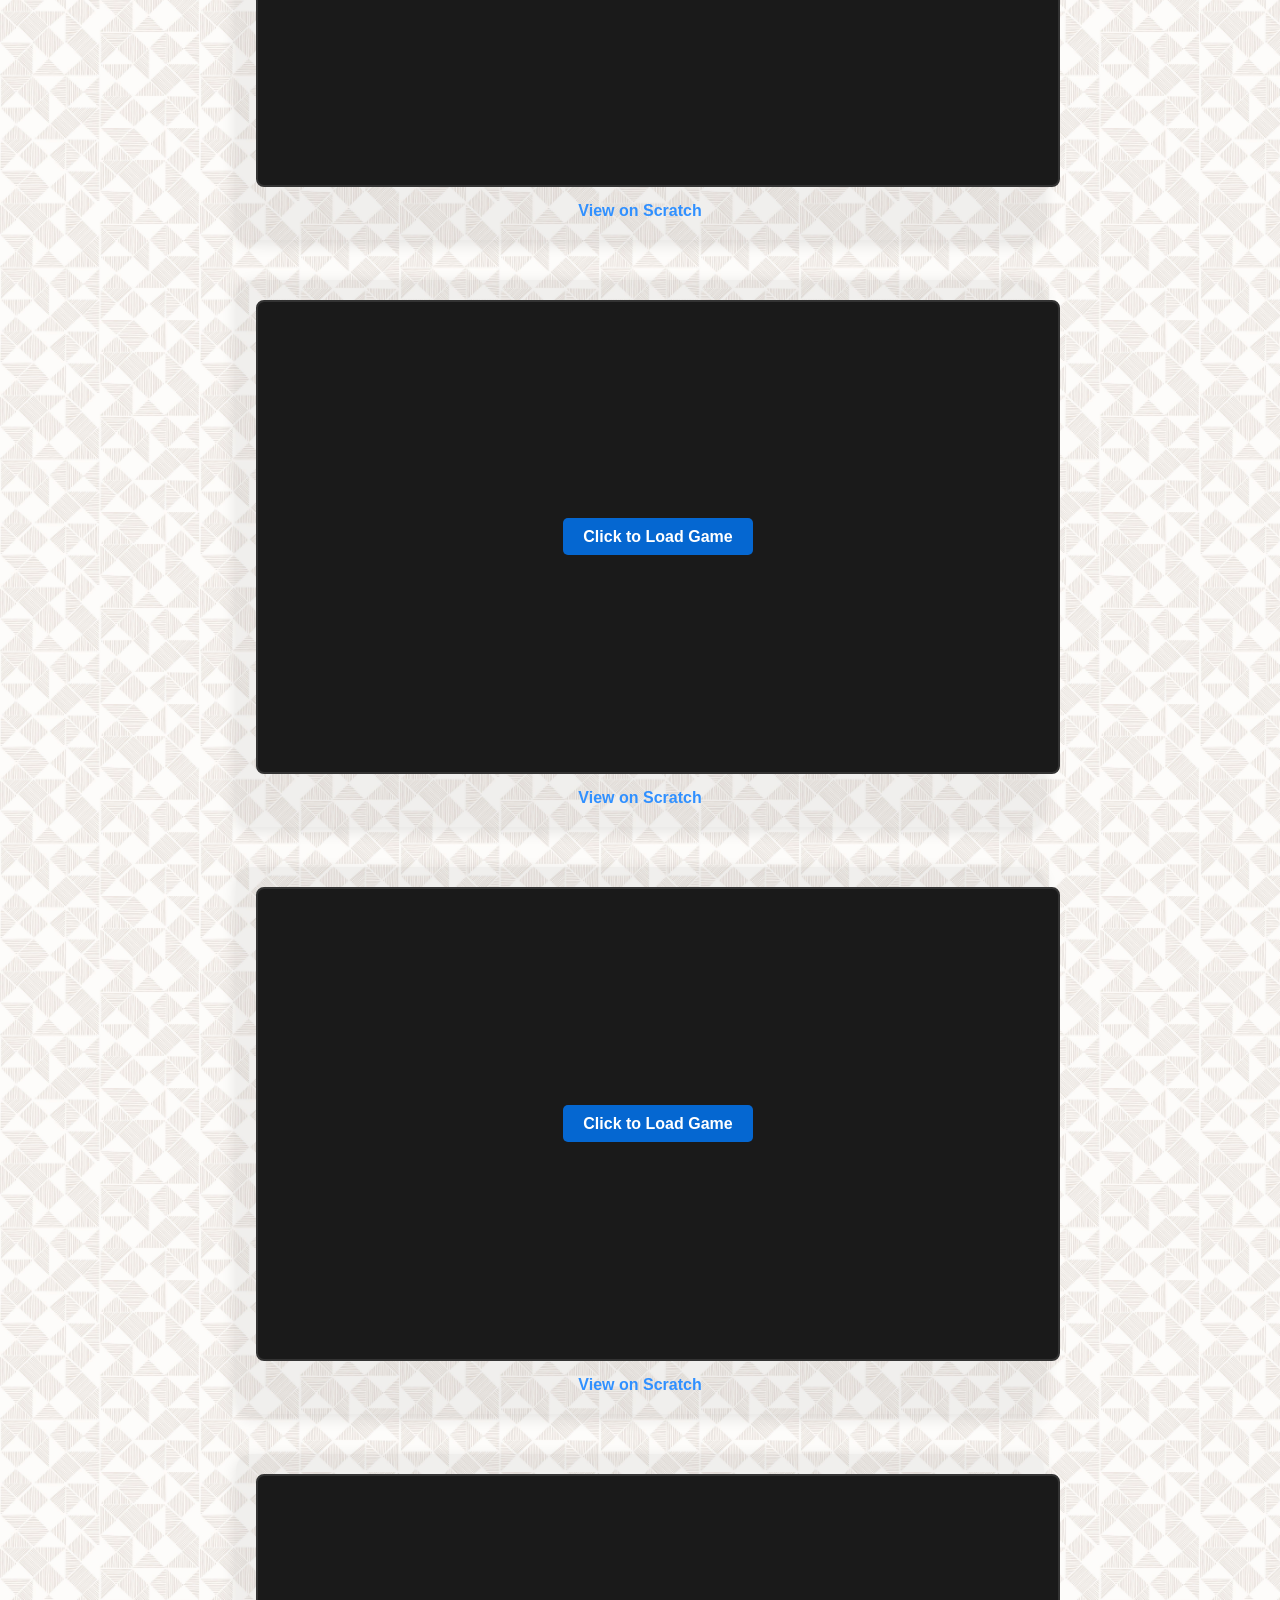
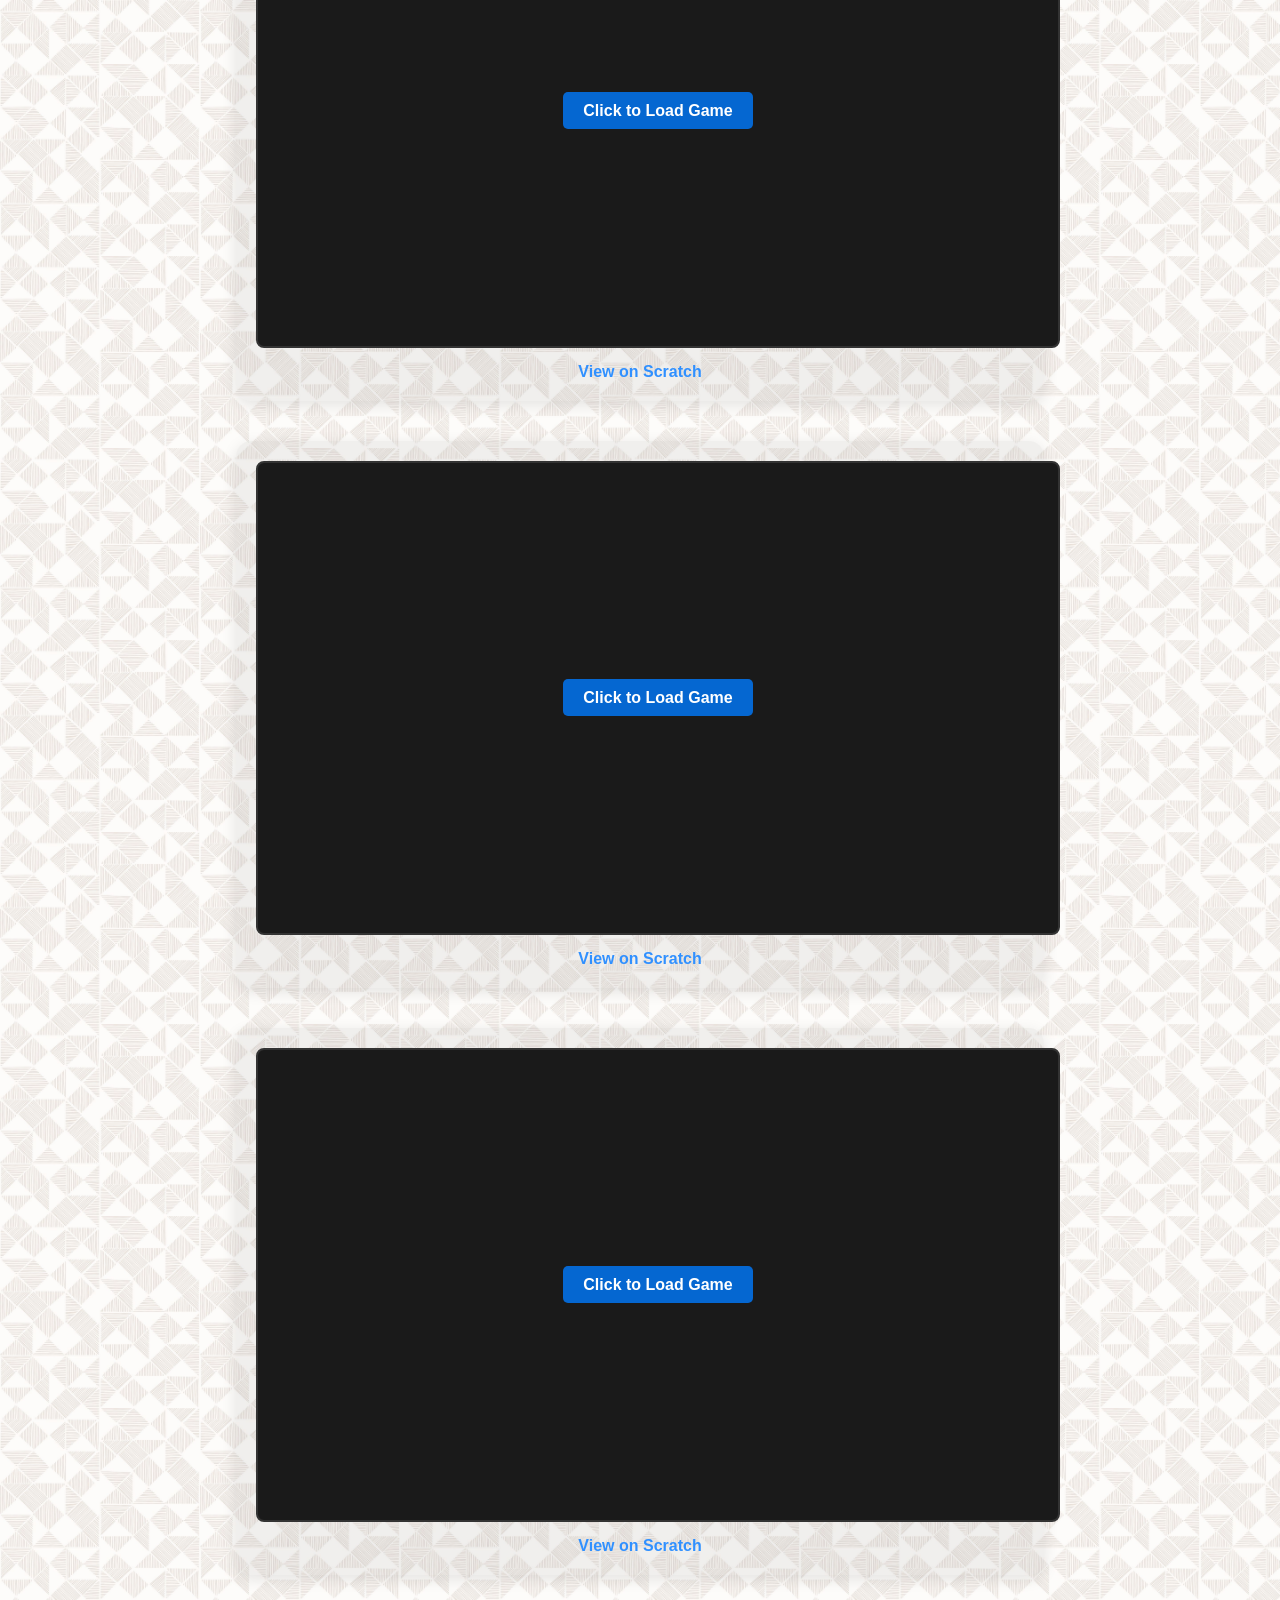
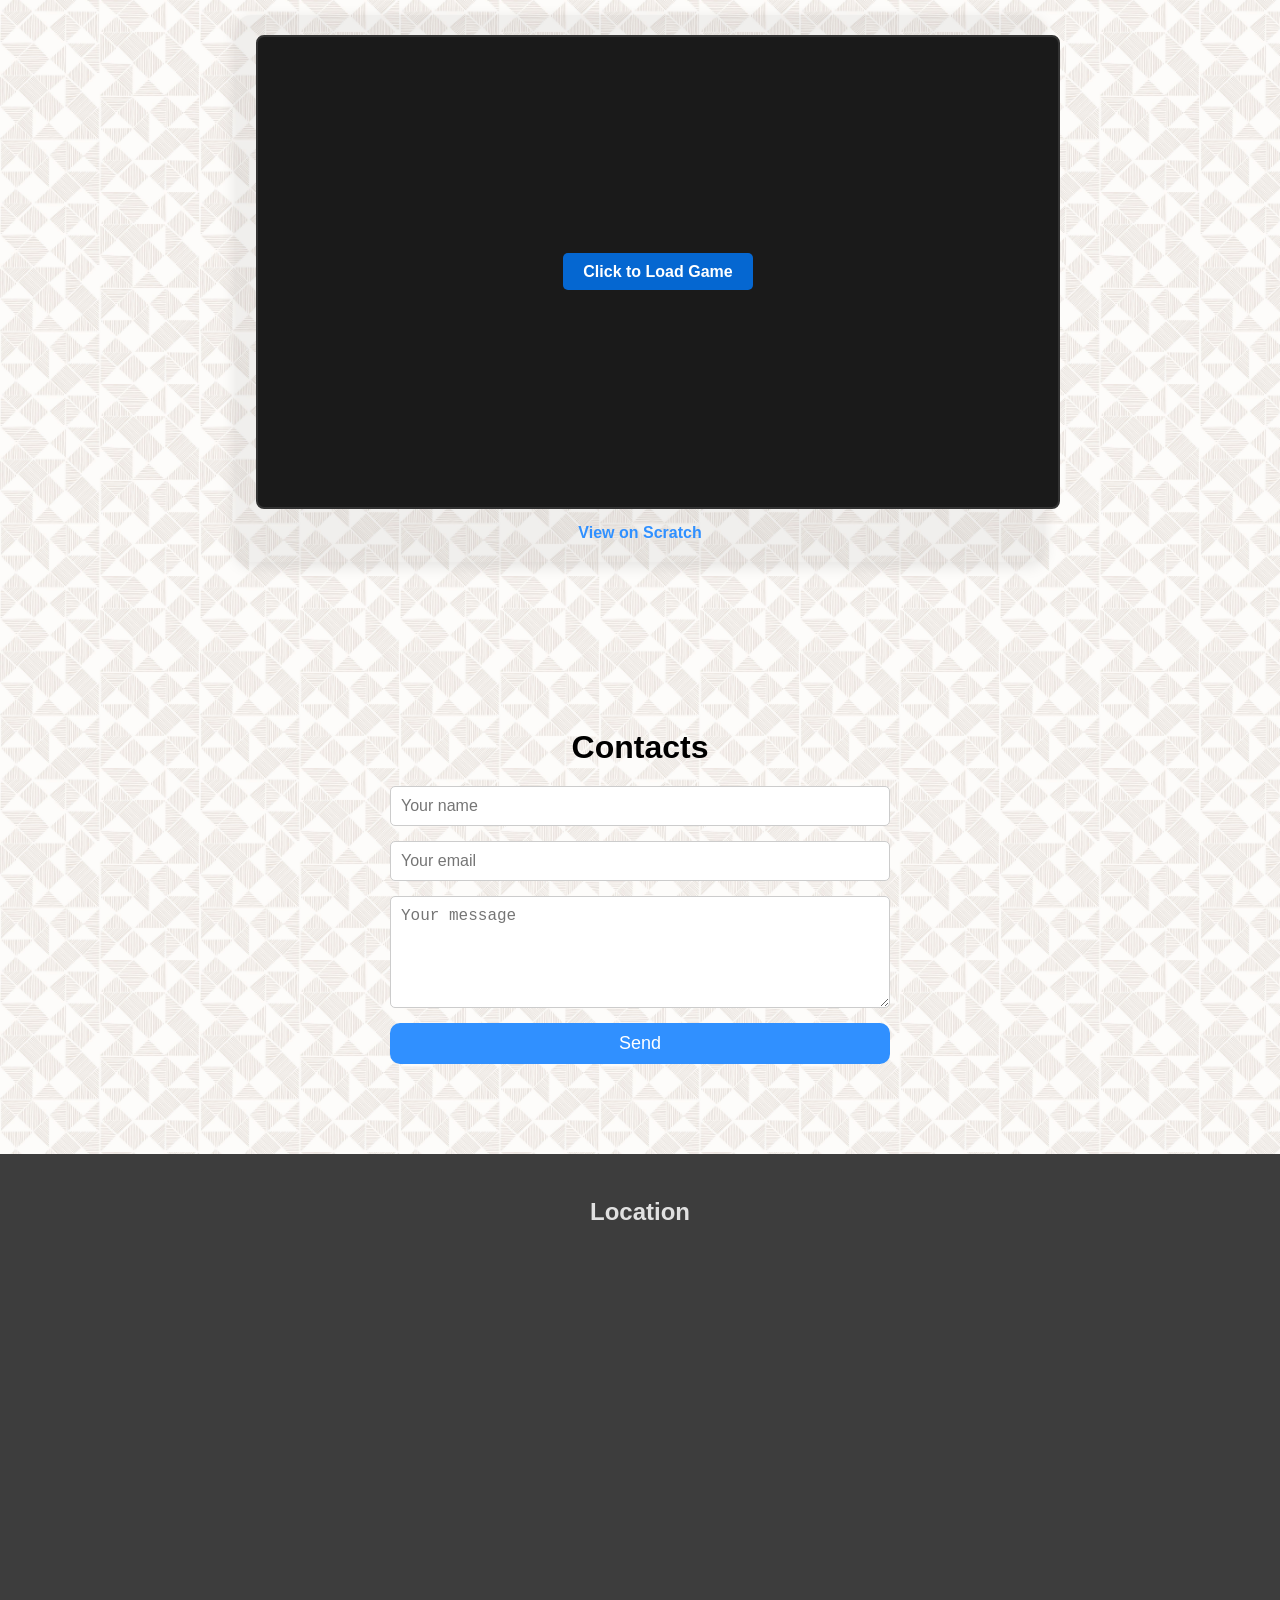
==== commit b8e28080: "fix the browser game section issue with latency" ====
--- a/index.html
+++ b/index.html
@@ -222,46 +222,183 @@
         <h2>Browser Games</h2>
         <div class="game-container">
             <div class="game-card">
-                <iframe src="https://itch.io/embed-upload/9185637?color=85c078" allowfullscreen></iframe>
-                <a href="https://maxatidsolodev.itch.io/dosik-infinite-runner">Play Dosik Infinite Runner</a>
-            </div>
-    
-            <div class="game-card">
-                <iframe src="https://itch.io/embed-upload/6271792?color=2f2f2f" allowfullscreen></iframe>
-                <a href="https://bulbulsup.itch.io/historyofartquiz">Play History Of Art Quiz</a>
-            </div>
-    
-            <div class="game-card">
-                <iframe src="https://itch.io/embed-upload/6440916?color=000000" allowfullscreen></iframe>
-                <a href="https://bulbulsup.itch.io/yet-another-fighting-game-yafg">Play Y.A.F.G.</a>
-            </div>
-            <div class="game-card">
-                <iframe src="https://scratch.mit.edu/projects/1188223223/embed" allowtransparency="true" width="485" height="402"
-                    frameborder="0" scrolling="no" allowfullscreen></iframe>
-            </div>
-            <div class="game-card">
-                <iframe src="https://scratch.mit.edu/projects/1189923861/embed" allowtransparency="true" width="485" height="402"
-                    frameborder="0" scrolling="no" allowfullscreen></iframe>
-            </div>
-            <div class="game-card">
-                <iframe src="https://scratch.mit.edu/projects/1213242263/embed" allowtransparency="true" width="485" height="402"
-                    frameborder="0" scrolling="no" allowfullscreen></iframe>
-            </div>
-            <div class="game-card">
-                <iframe src="https://scratch.mit.edu/projects/1213230649/embed" allowtransparency="true" width="485" height="402"
-                    frameborder="0" scrolling="no" allowfullscreen></iframe>
-            </div>
-            <div class="game-card">
-                <iframe src="https://scratch.mit.edu/projects/1113379807/embed" allowtransparency="true" width="485" height="402"
-                    frameborder="0" scrolling="no" allowfullscreen></iframe>
-            </div>
-            <div class="game-card">
-                <iframe src="https://scratch.mit.edu/projects/993333014/embed" allowtransparency="true" width="485" height="402"
-                    frameborder="0" scrolling="no" allowfullscreen></iframe>
-            </div>
-            <div class="game-card">
-                <iframe src="https://scratch.mit.edu/projects/978247774/embed" allowtransparency="true" width="485" height="402"
-                    frameborder="0" scrolling="no" allowfullscreen></iframe>
+                <div class="game-placeholder" data-src="https://itch.io/embed-upload/9185637?color=85c078"
+                    onclick="activateGame(this)">
+                    <div class="play-button-overlay">
+                        <span>Click to Load Game</span><!--Dosik runner-->
+                    </div>
+                </div>
+                <a href="https://maxatidsolodev.itch.io/dosik-infinite-runner" target="_blank">View on itch.io</a>
+            </div>
+
+            <div class="game-card">
+                <div class="game-placeholder" data-src="https://itch.io/embed-upload/6271792?color=2f2f2f"
+                    onclick="activateGame(this)">
+                    <div class="play-button-overlay">
+                        <span>Click to Load Game</span><!--ART Quiz runner-->
+                    </div>
+                </div>
+                <a href="https://bulbulsup.itch.io/historyofartquiz" target="_blank">View on itch.io</a>
+            </div>
+
+            <div class="game-card">
+                <div class="game-placeholder" data-src="https://itch.io/embed-upload/6440916?color=000000"
+                    onclick="activateGame(this)">
+                    <div class="play-button-overlay">
+                        <span>Click to Load Game</span><!--Y.A.F.G.-->
+                    </div>
+                </div>
+                <a href="https://bulbulsup.itch.io/yet-another-fighting-game-yafg" target="_blank">View on itch.io</a>
+            </div>
+
+            <div class="game-card">
+                <div class="game-placeholder" data-src="https://scratch.mit.edu/projects/1188223223/embed"
+                    onclick="activateGame(this)">
+                    <div class="play-button-overlay">
+                        <span>Click to Load Game</span><!--world of tanks-->
+                    </div>
+                </div>
+                <a href="https://scratch.mit.edu/projects/1188223223/" target="_blank">View on Scratch</a>
+            </div>
+
+            <div class="game-card">
+                <div class="game-placeholder" data-src="https://scratch.mit.edu/projects/1189923861/embed"
+                    onclick="activateGame(this)">
+                    <div class="play-button-overlay">
+                        <span>Click to Load Game</span><!--photoshop-->
+                    </div>
+                </div>
+                <a href="https://scratch.mit.edu/projects/1189923861/" target="_blank">View on Scratch</a>
+            </div>
+
+            <div class="game-card">
+                <div class="game-placeholder" data-src="https://scratch.mit.edu/projects/1213242263/embed"
+                    onclick="activateGame(this)">
+                    <div class="play-button-overlay">
+                        <span>Click to Load Game</span><!--video extension-->
+                    </div>
+                </div>
+                <a href="https://scratch.mit.edu/projects/1213242263/embed" target="_blank">View on Scratch</a>
+            </div>
+
+            <div class="game-card">
+                <div class="game-placeholder" data-src="https://scratch.mit.edu/projects/1213230649/embed"
+                    onclick="activateGame(this)">
+                    <div class="play-button-overlay">
+                        <span>Click to Load Game</span><!--audio extension-->
+                    </div>
+                </div>
+                <a href="https://scratch.mit.edu/projects/1213230649/embed" target="_blank">View on Scratch</a>
+            </div>
+
+            <div class="game-card">
+                <div class="game-placeholder" data-src="https://scratch.mit.edu/projects/1113379807/embed"
+                    onclick="activateGame(this)">
+                    <div class="play-button-overlay">
+                        <span>Click to Load Game</span><!--RPG green cat, with 4 levels-->
+                    </div>
+                </div>
+                <a href="https://scratch.mit.edu/projects/1113379807/embed" target="_blank">View on Scratch</a>
+            </div>
+
+            <div class="game-card">
+                <div class="game-placeholder" data-src="https://scratch.mit.edu/projects/993333014/embed"
+                    onclick="activateGame(this)">
+                    <div class="play-button-overlay">
+                        <span>Click to Load Game</span><!--Riders on the storm-->
+                    </div>
+                </div>
+                <a href="https://scratch.mit.edu/projects/993333014/embed" target="_blank">View on Scratch</a>
+            </div>
+
+            <div class="game-card">
+                <div class="game-placeholder" data-src="https://scratch.mit.edu/projects/978247774/embed"
+                    onclick="activateGame(this)">
+                    <div class="play-button-overlay">
+                        <span>Click to Load Game</span><!--find identical cards game-->
+                    </div>
+                </div>
+                <a href="https://scratch.mit.edu/projects/978247774/embed" target="_blank">View on Scratch</a>
+            </div>
+
+            <div class="game-card">
+                <div class="game-placeholder" data-src="https://scratch.mit.edu/projects/996923155/embed"
+                    onclick="activateGame(this)">
+                    <div class="play-button-overlay">
+                        <span>Click to Load Game</span><!--catching eggs game-->
+                    </div>
+                </div>
+                <a href="https://scratch.mit.edu/projects/996923155/embed" target="_blank">View on Scratch</a>
+            </div>
+
+            <div class="game-card">
+                <div class="game-placeholder" data-src="https://scratch.mit.edu/projects/1175888799/embed"
+                    onclick="activateGame(this)">
+                    <div class="play-button-overlay">
+                        <span>Click to Load Game</span><!--happy farm-->
+                    </div>
+                </div>
+                <a href="https://scratch.mit.edu/projects/1175888799/embed" target="_blank">View on Scratch</a>
+            </div>
+
+            <div class="game-card">
+                <div class="game-placeholder" data-src="https://scratch.mit.edu/projects/975634295/embed"
+                    onclick="activateGame(this)">
+                    <div class="play-button-overlay">
+                        <span>Click to Load Game</span><!--google dino-->
+                    </div>
+                </div>
+                <a href="https://scratch.mit.edu/projects/975634295/embed" target="_blank">View on Scratch</a>
+            </div>
+
+            <div class="game-card">
+                <div class="game-placeholder" data-src="https://scratch.mit.edu/projects/1006774019/embed"
+                    onclick="activateGame(this)">
+                    <div class="play-button-overlay">
+                        <span>Click to Load Game</span><!--math game-->
+                    </div>
+                </div>
+                <a href="https://scratch.mit.edu/projects/1006774019/embed" target="_blank">View on Scratch</a>
+            </div>
+
+            <div class="game-card">
+                <div class="game-placeholder" data-src="https://scratch.mit.edu/projects/356770883/embed"
+                    onclick="activateGame(this)">
+                    <div class="play-button-overlay">
+                        <span>Click to Load Game</span><!--shoot them up-->
+                    </div>
+                </div>
+                <a href="https://scratch.mit.edu/projects/356770883/embed" target="_blank">View on Scratch</a>
+            </div>
+
+            <div class="game-card">
+                <div class="game-placeholder" data-src="https://scratch.mit.edu/projects/337966513/embed"
+                    onclick="activateGame(this)">
+                    <div class="play-button-overlay">
+                        <span>Click to Load Game</span><!--racing game-->
+                    </div>
+                </div>
+                <a href="https://scratch.mit.edu/projects/337966513/embed" target="_blank">View on Scratch</a>
+            </div>
+
+            <div class="game-card">
+                <div class="game-placeholder" data-src="https://scratch.mit.edu/projects/371195825/embed"
+                    onclick="activateGame(this)">
+                    <div class="play-button-overlay">
+                        <span>Click to Load Game</span><!--fighting game-->
+                    </div>
+                </div>
+                <a href="https://scratch.mit.edu/projects/371195825/embed" target="_blank">View on Scratch</a>
+            </div>
+
+            <div class="game-card">
+                <div class="game-placeholder" data-src="https://scratch.mit.edu/projects/323391959/embed"
+                    onclick="activateGame(this)">
+                    <div class="play-button-overlay">
+                        <span>Click to Load Game</span><!--flappy bird-->
+                    </div>
+                </div>
+                <a href="https://scratch.mit.edu/projects/323391959/embed" target="_blank">View on Scratch</a>
             </div>
             
         </div>
--- a/style.css
+++ b/style.css
@@ -421,4 +421,32 @@
 /* Dark Mode adjustment */
 body.dark-mode .game-card {
     background-color: #1e1e1e;
+}
+
+.game-placeholder {
+    width: 800px;
+    height: 470px;
+    background-color: #1a1a1a;
+    /* Dark background like a turned-off screen */
+    display: flex;
+    justify-content: center;
+    align-items: center;
+    cursor: pointer;
+    border-radius: 8px;
+    position: relative;
+    border: 2px solid #333;
+    transition: border-color 0.3s;
+}
+
+.game-placeholder:hover {
+    border-color: #007bff;
+    /* Highlight on hover */
+}
+
+.play-button-overlay span {
+    color: white;
+    font-weight: bold;
+    background: rgba(0, 123, 255, 0.8);
+    padding: 10px 20px;
+    border-radius: 5px;
 }
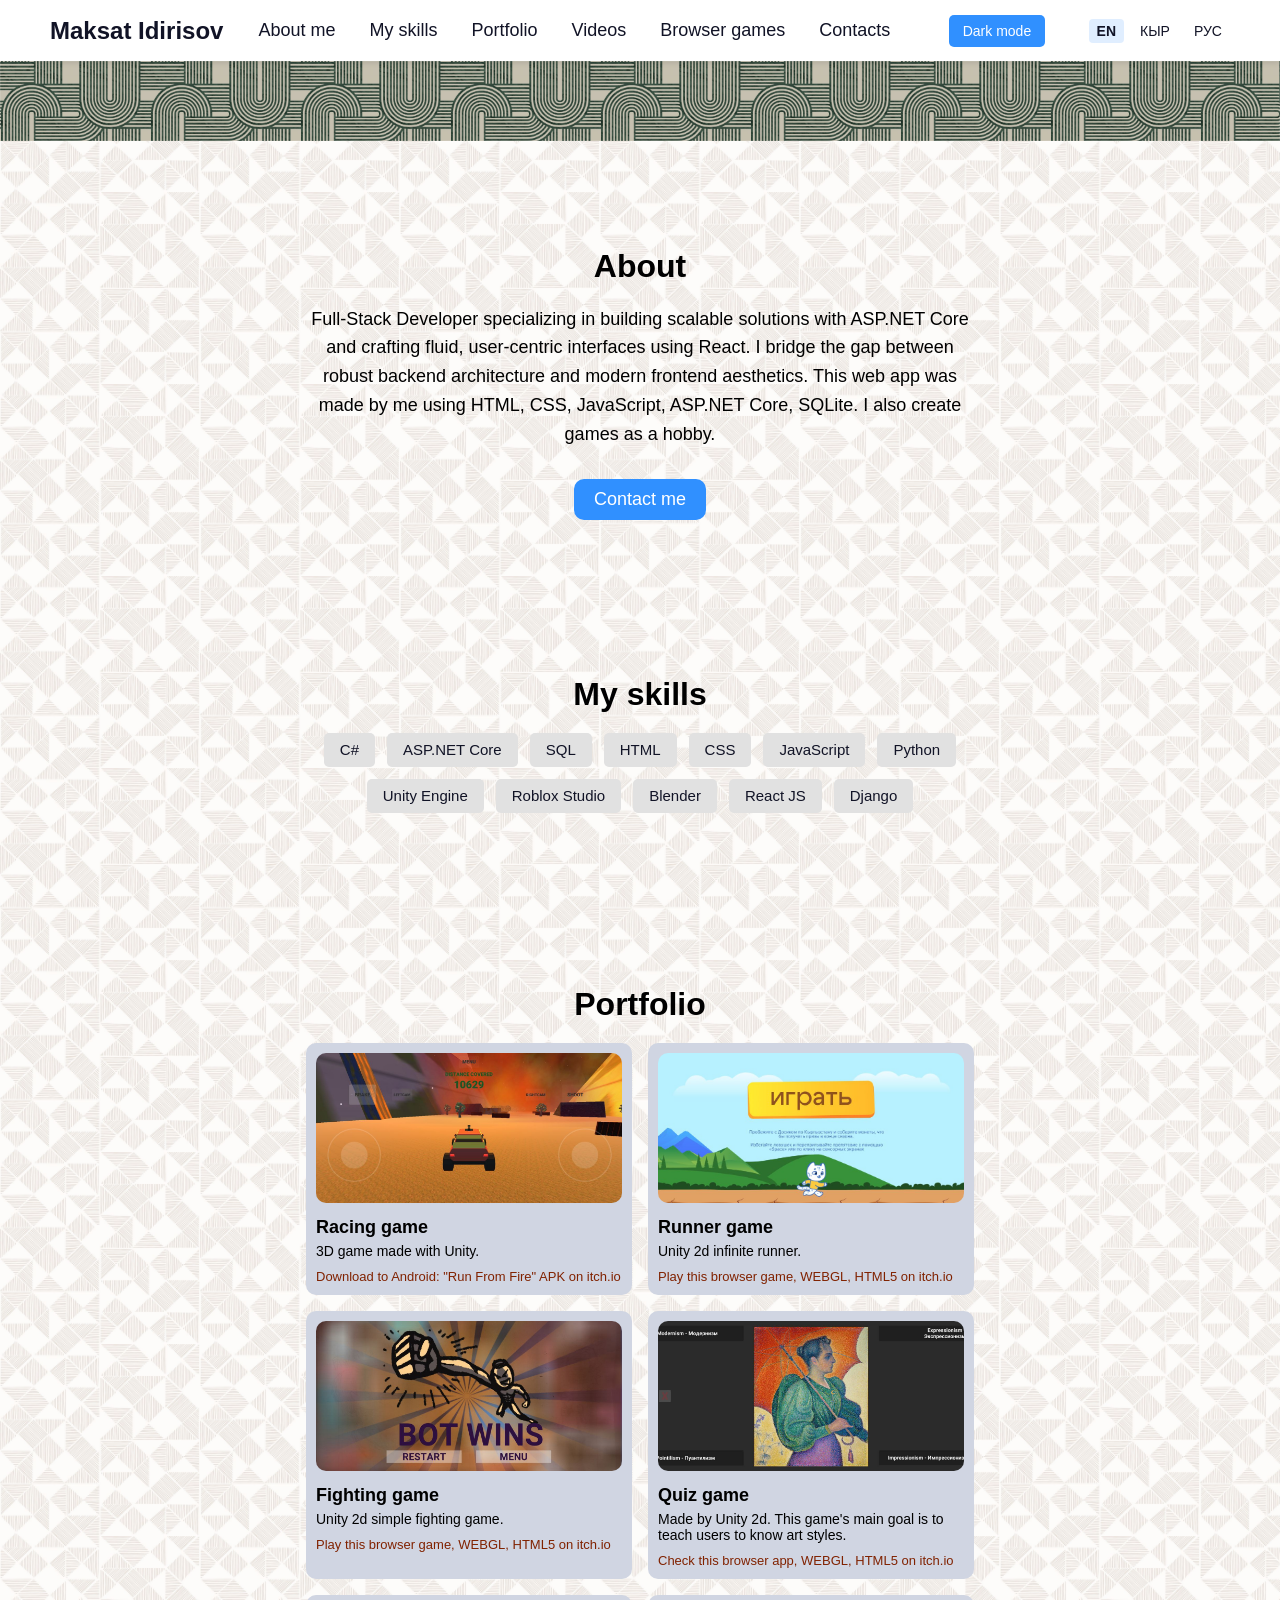
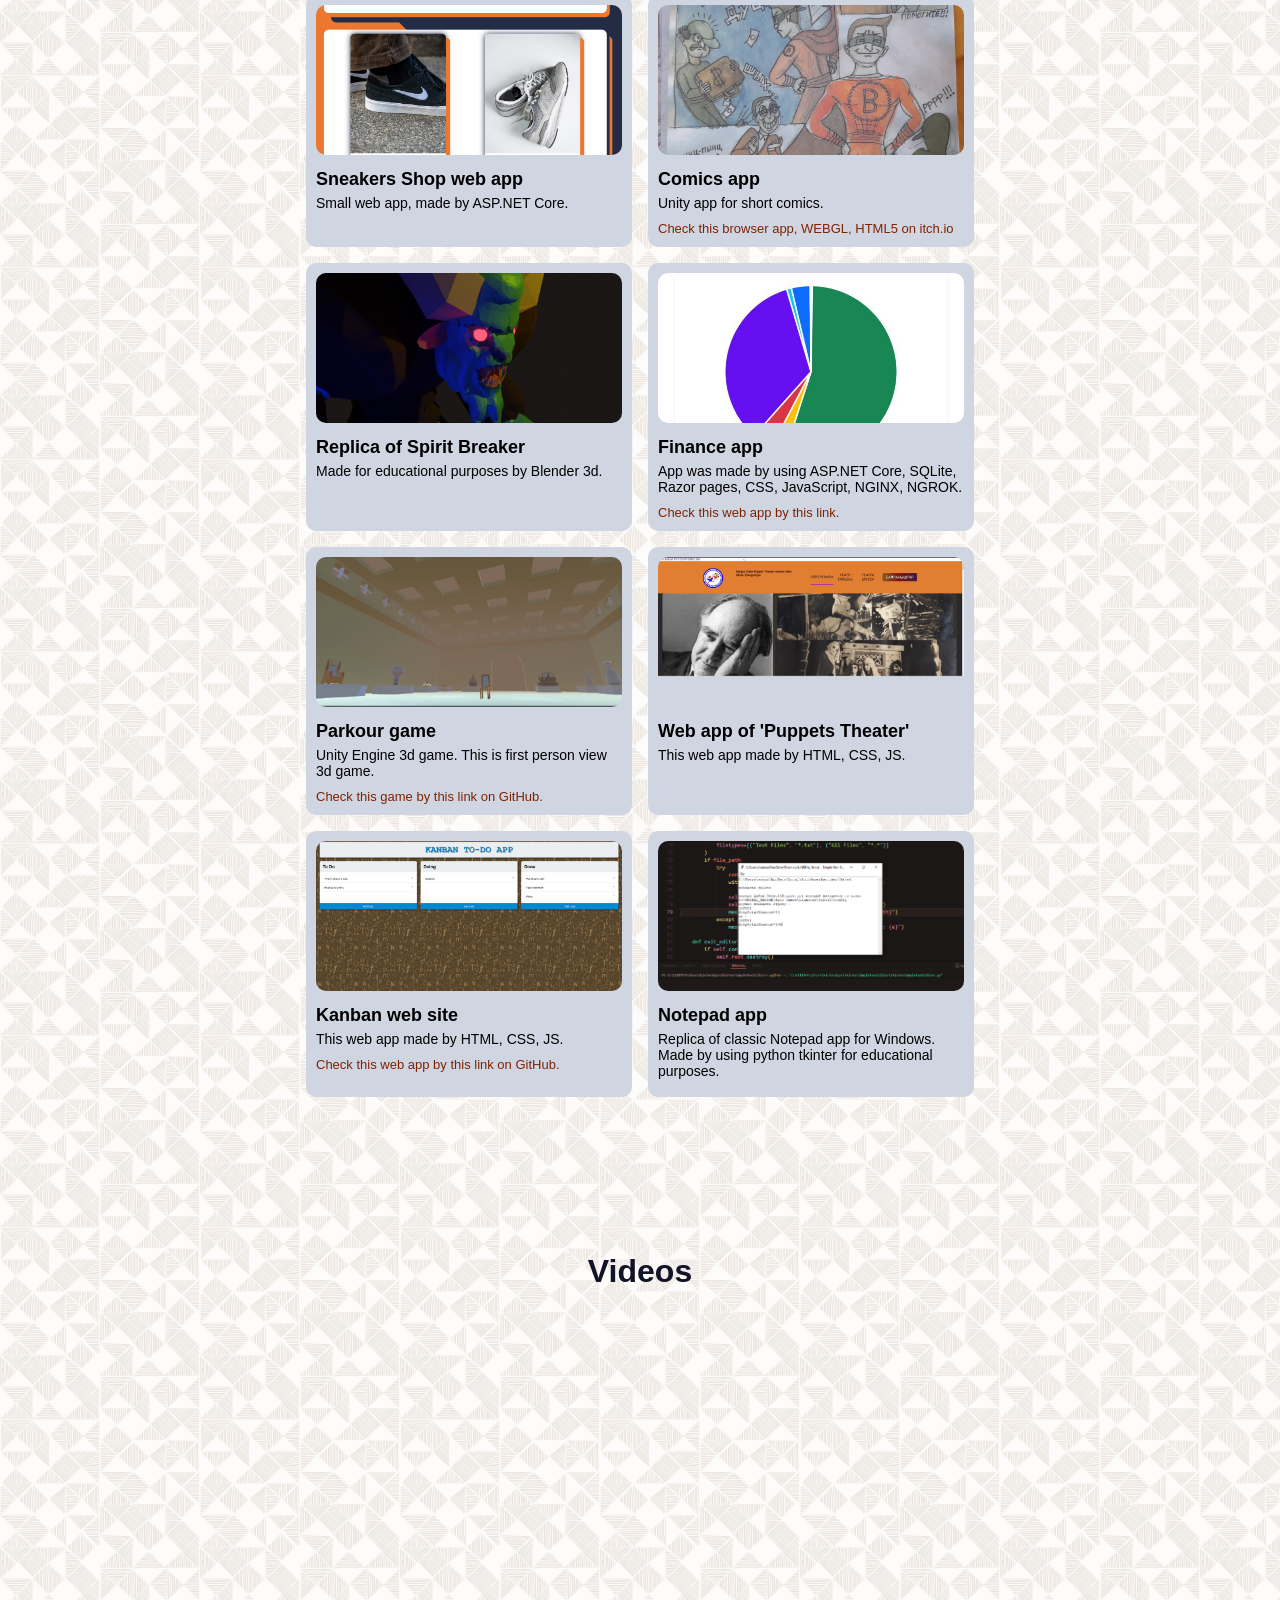
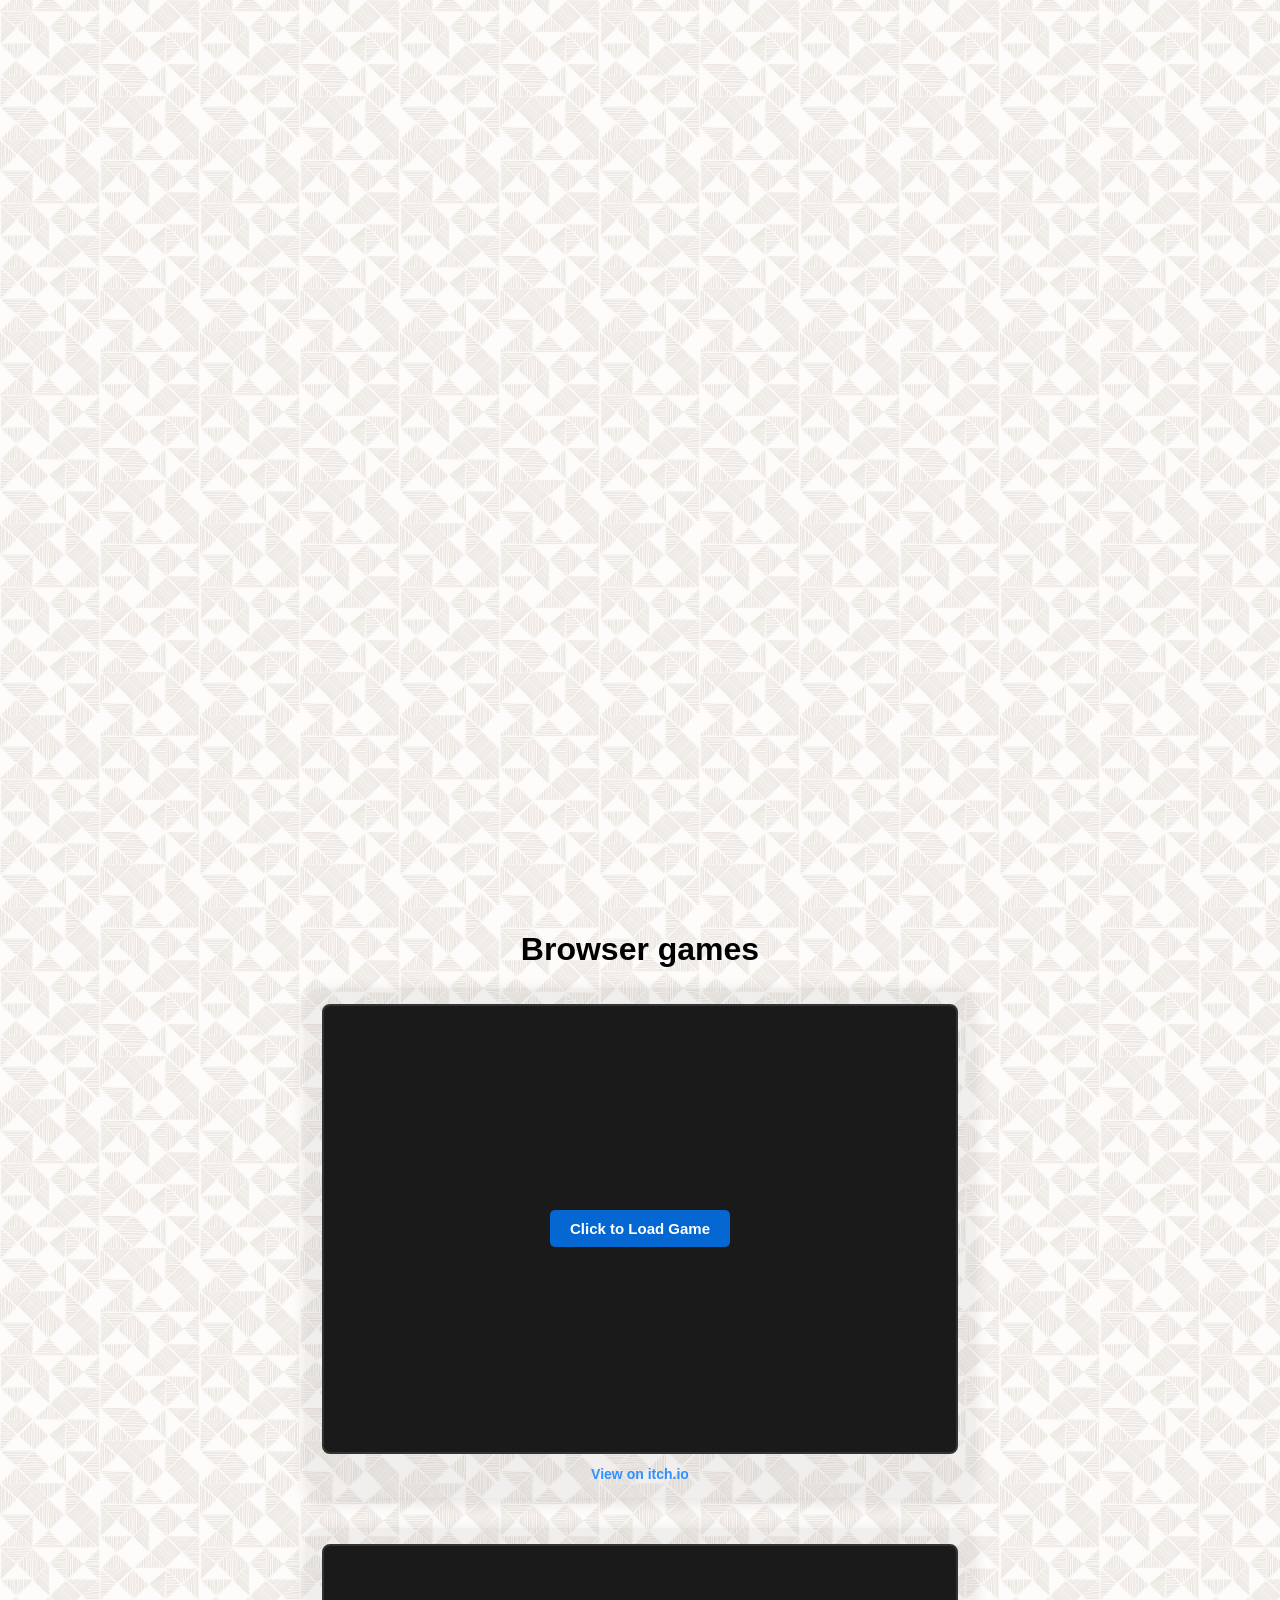
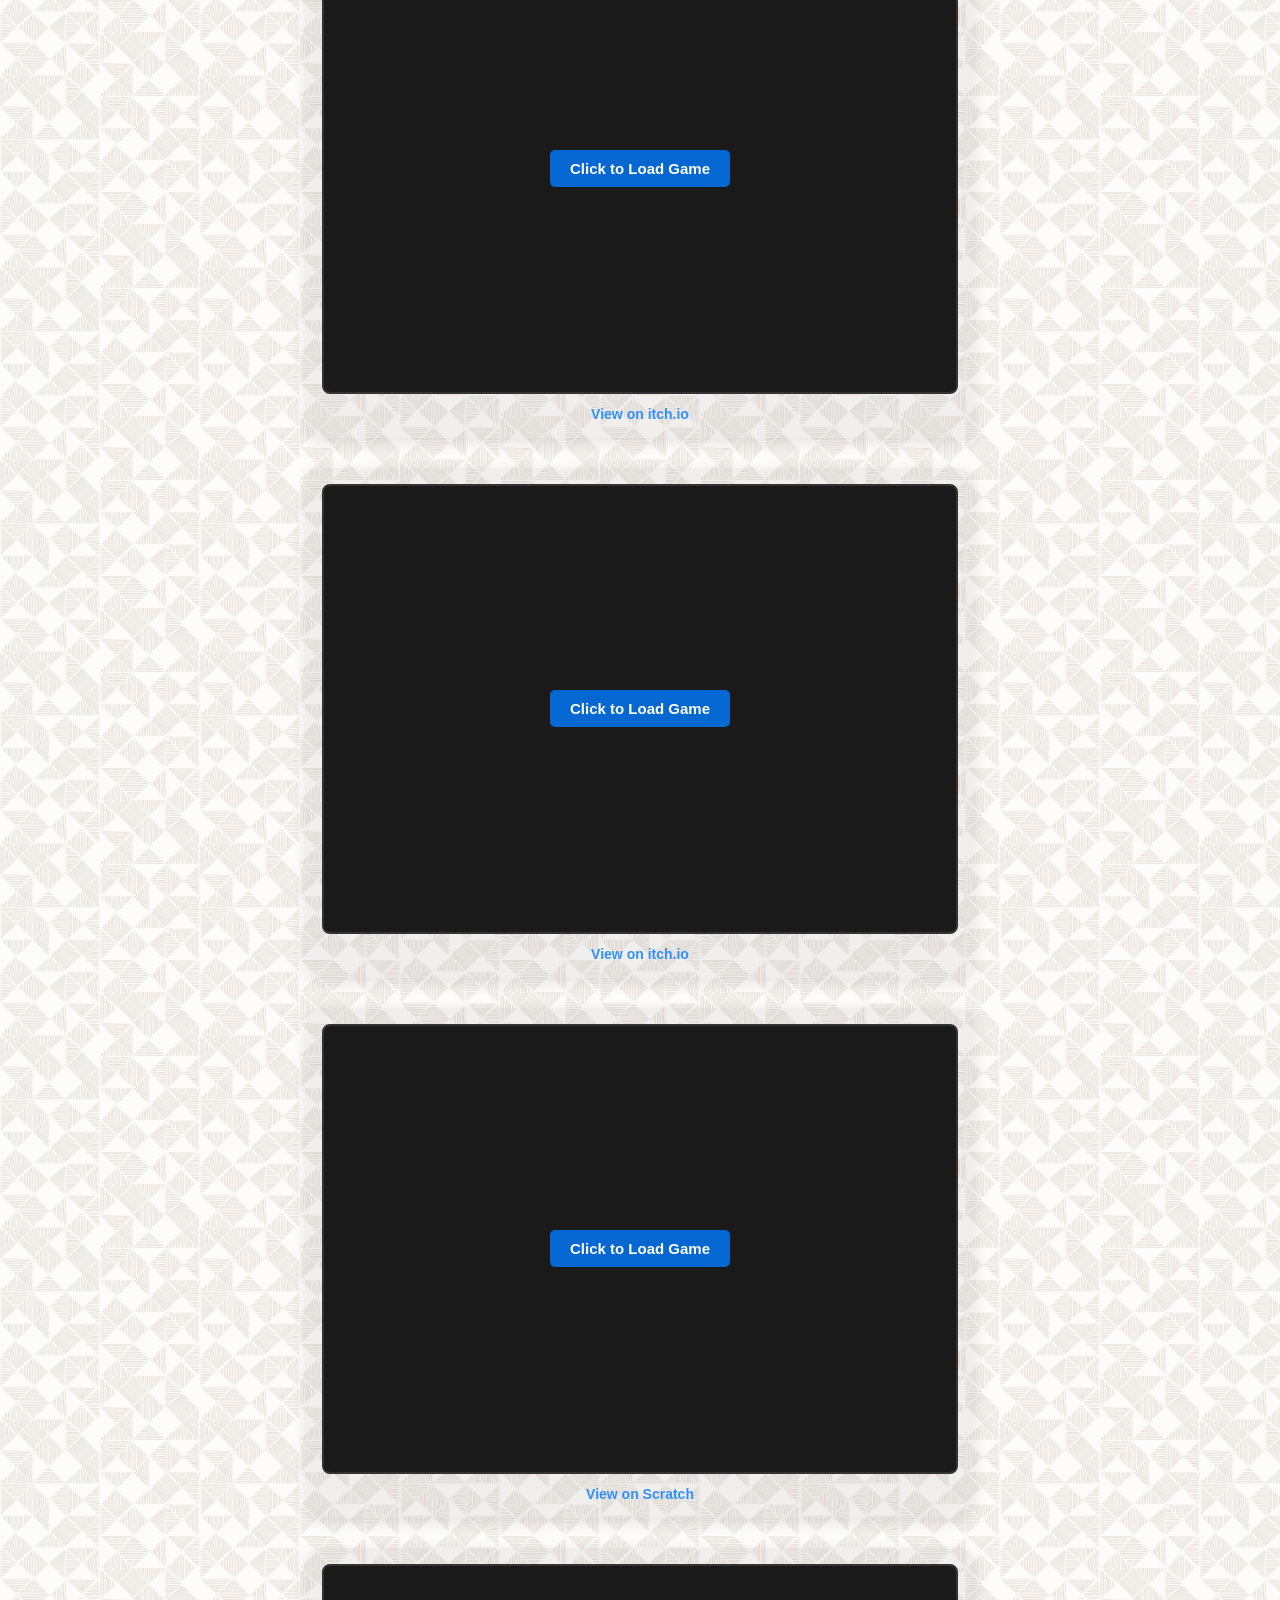
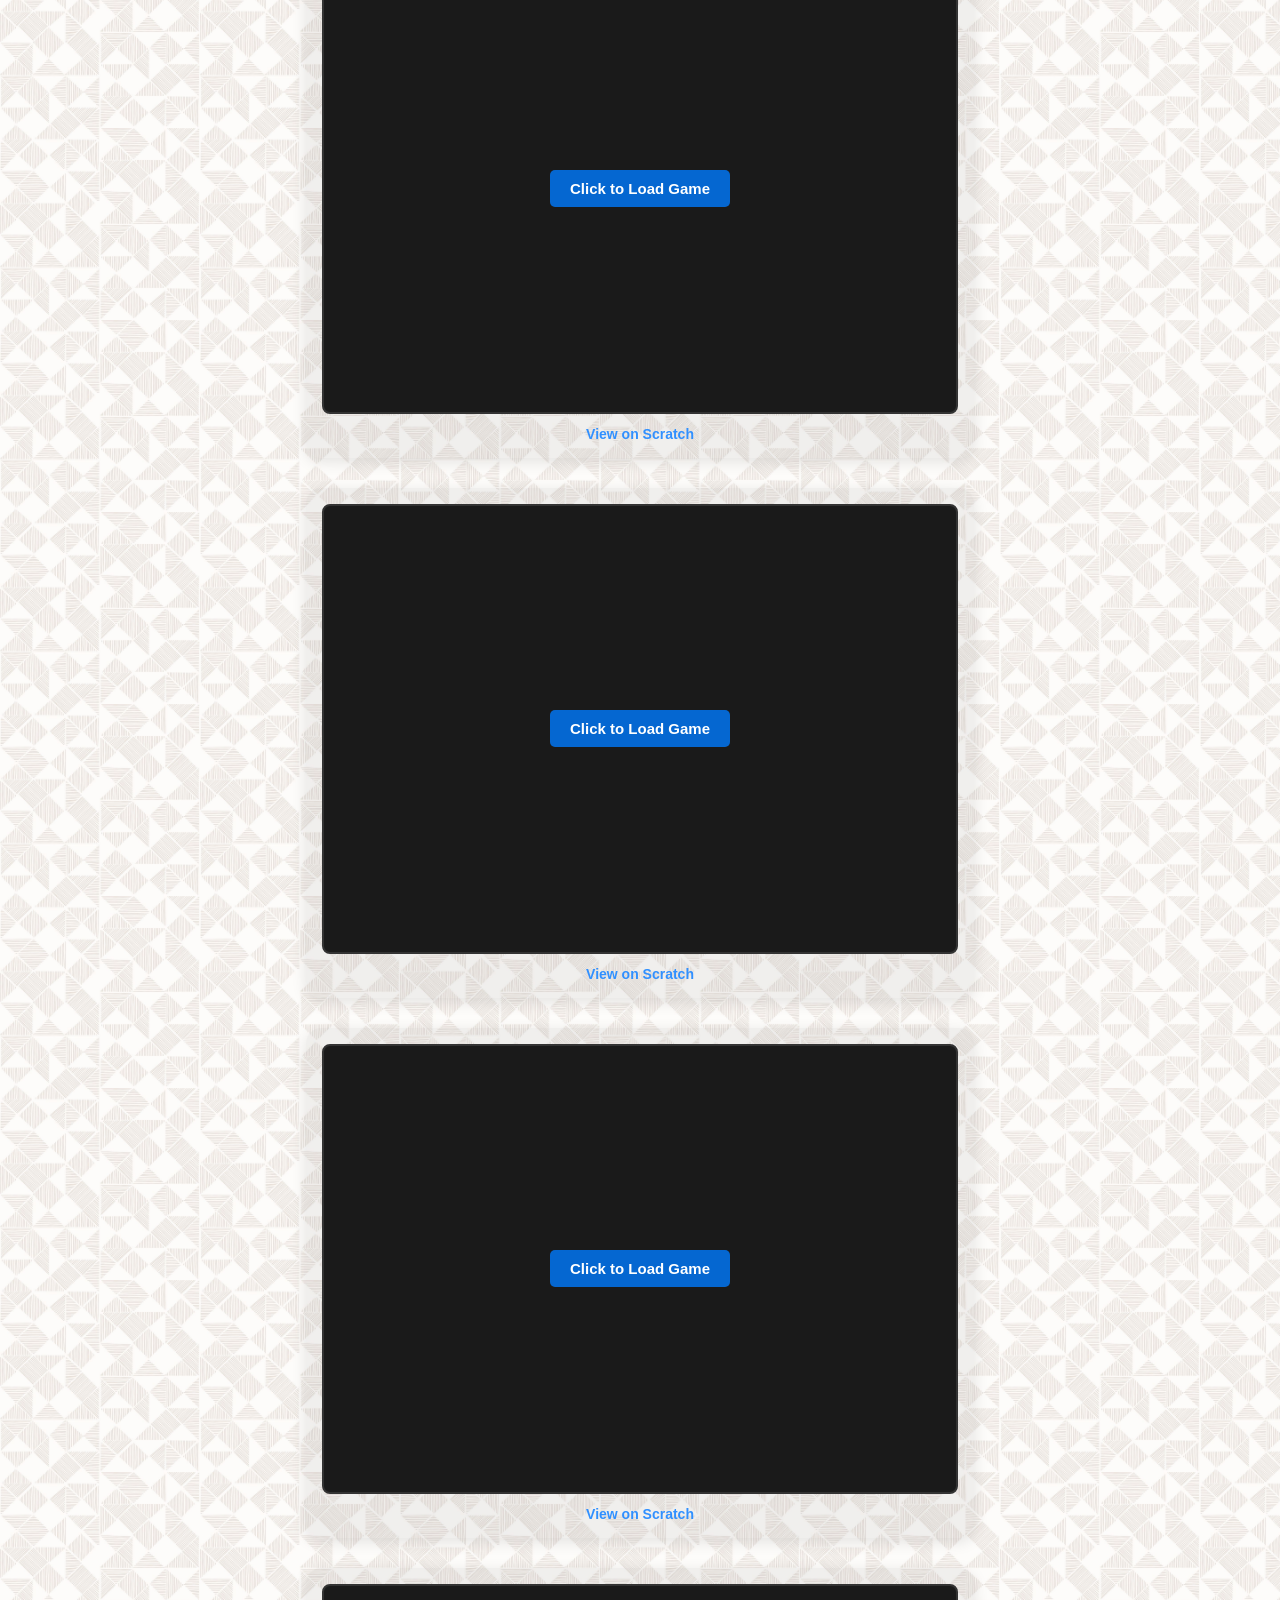
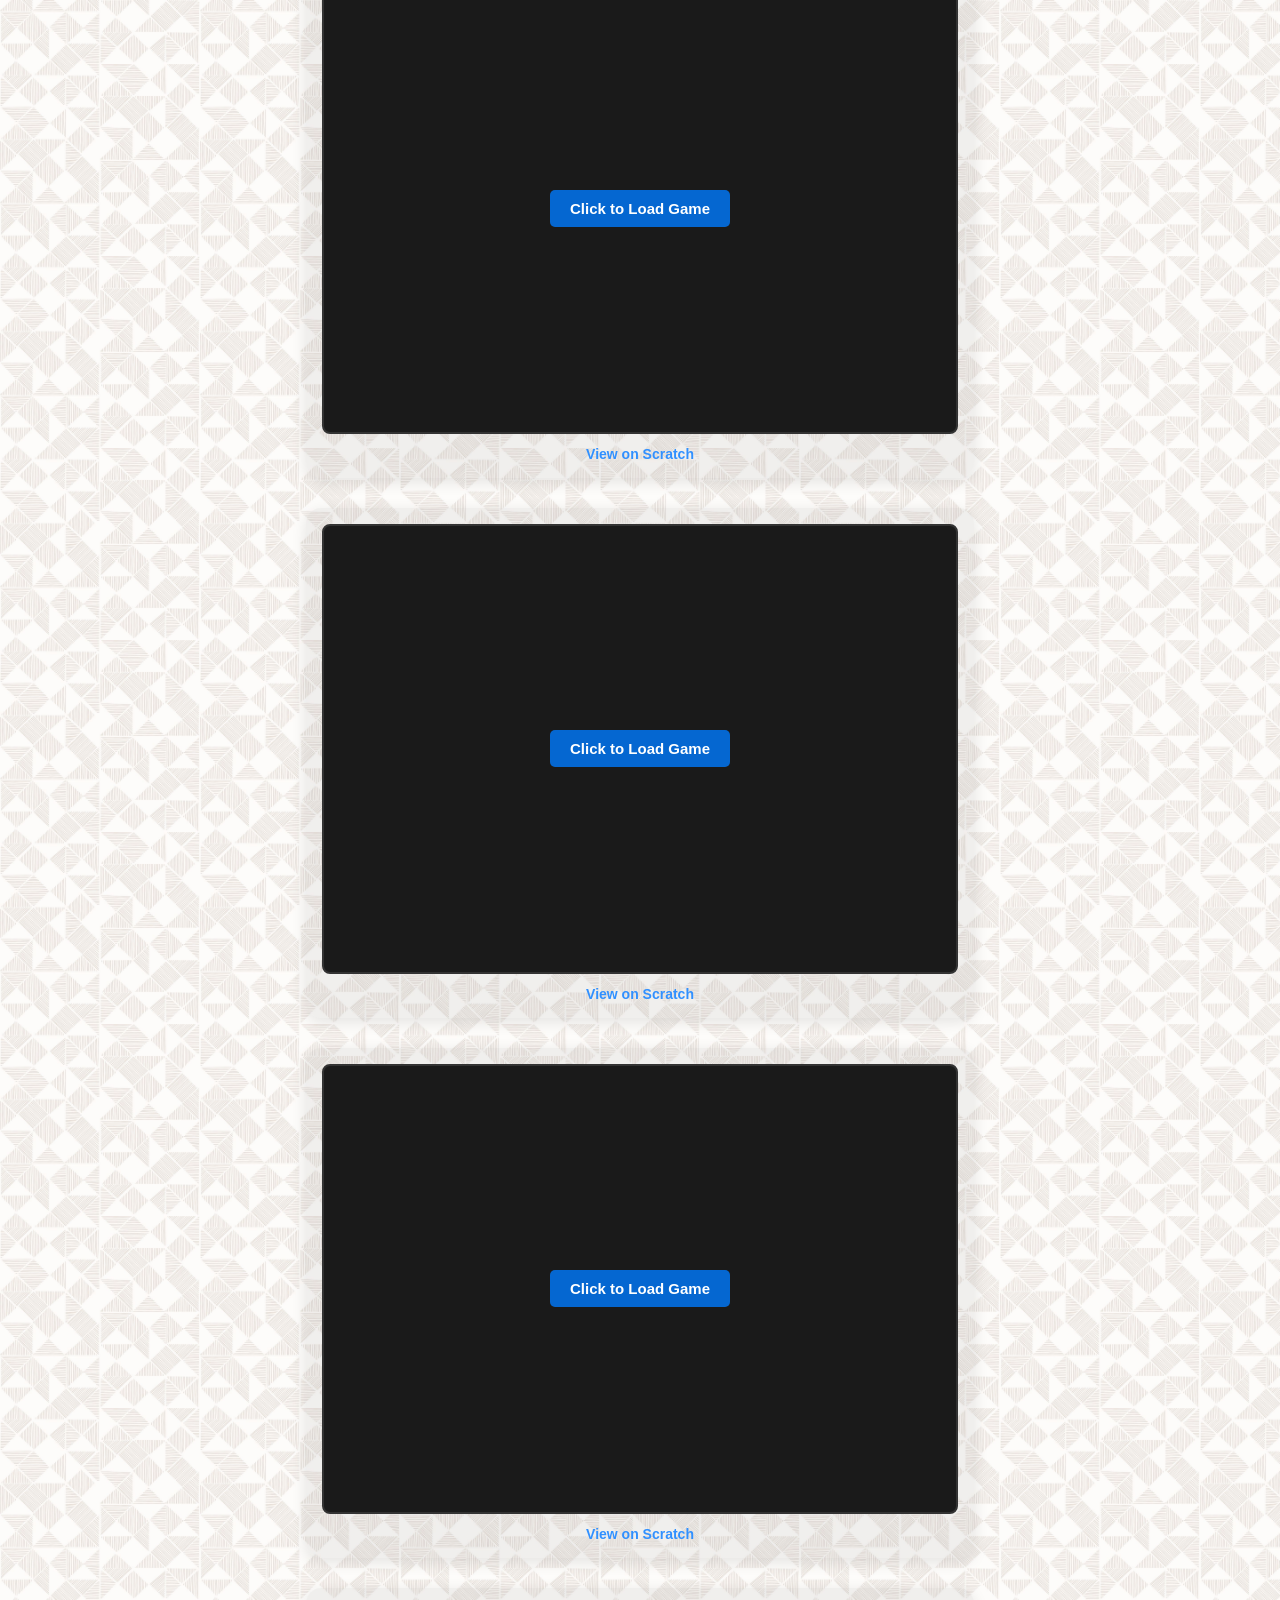
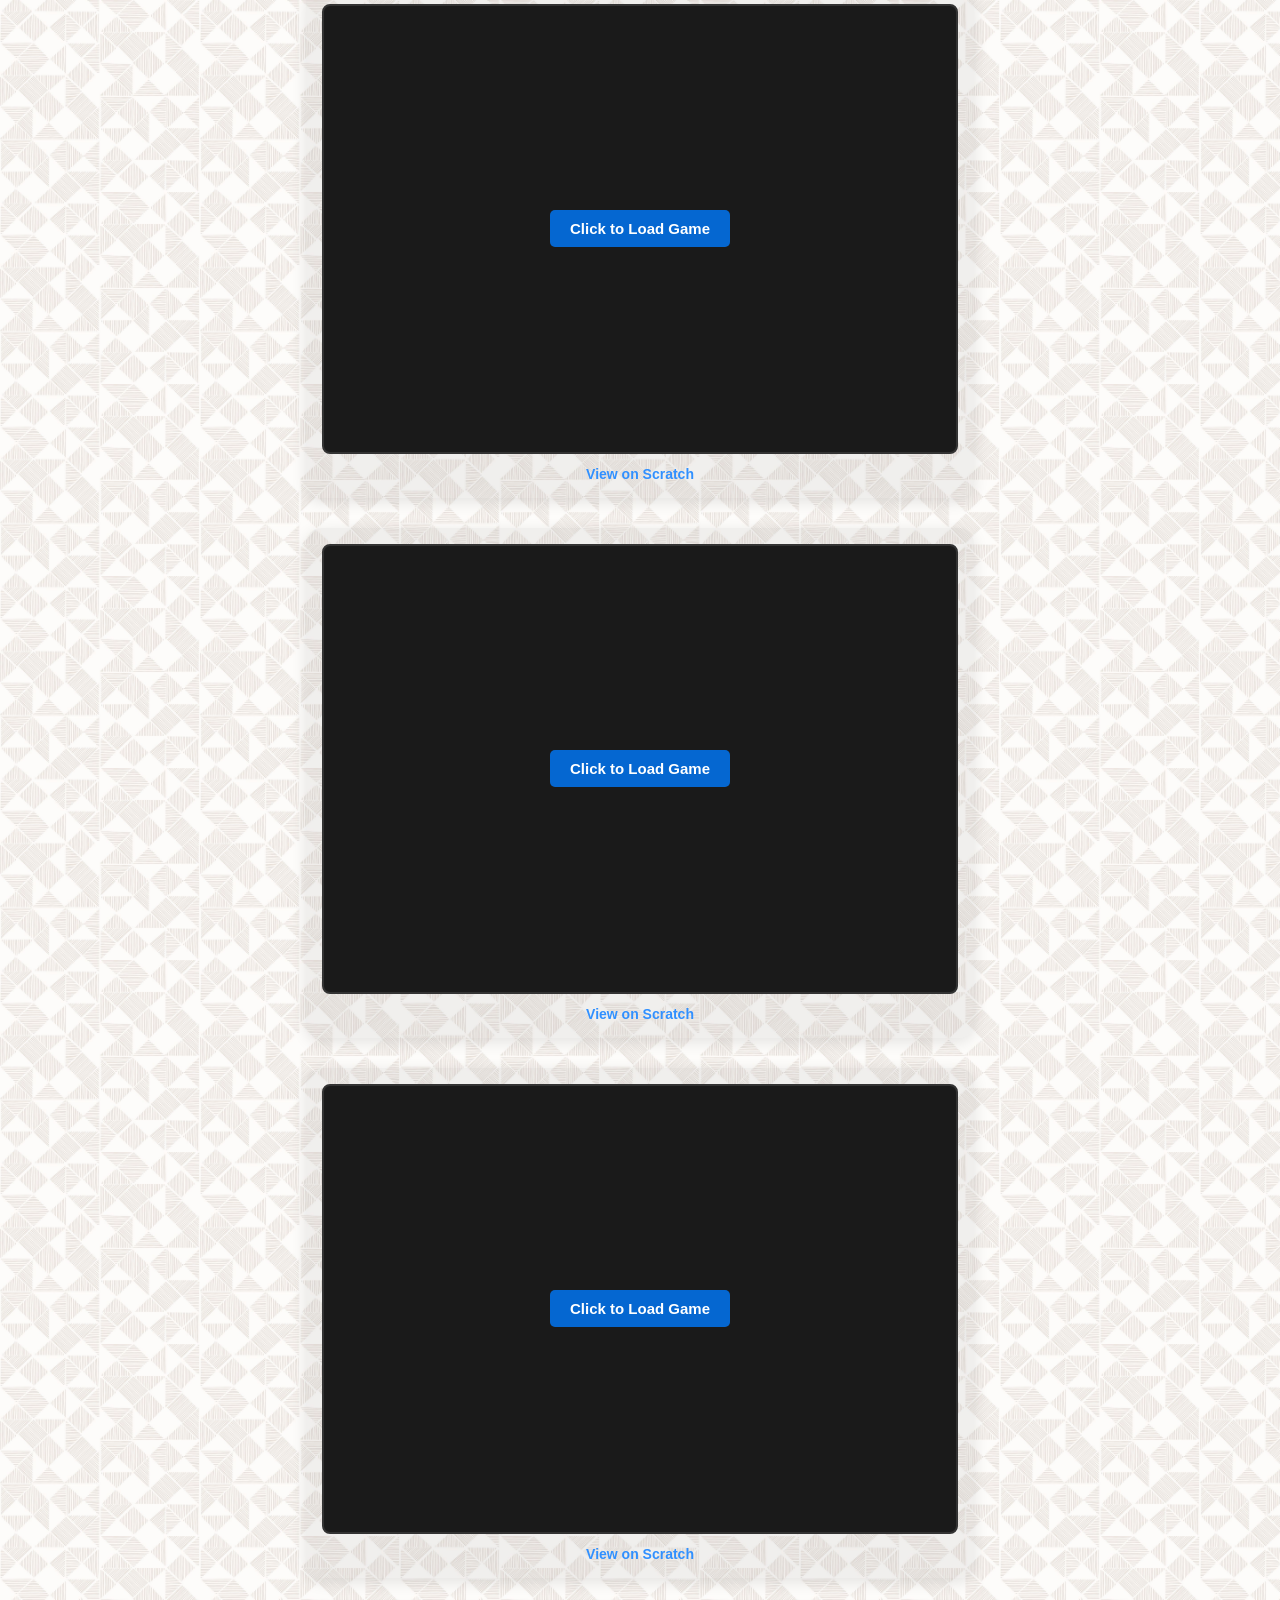
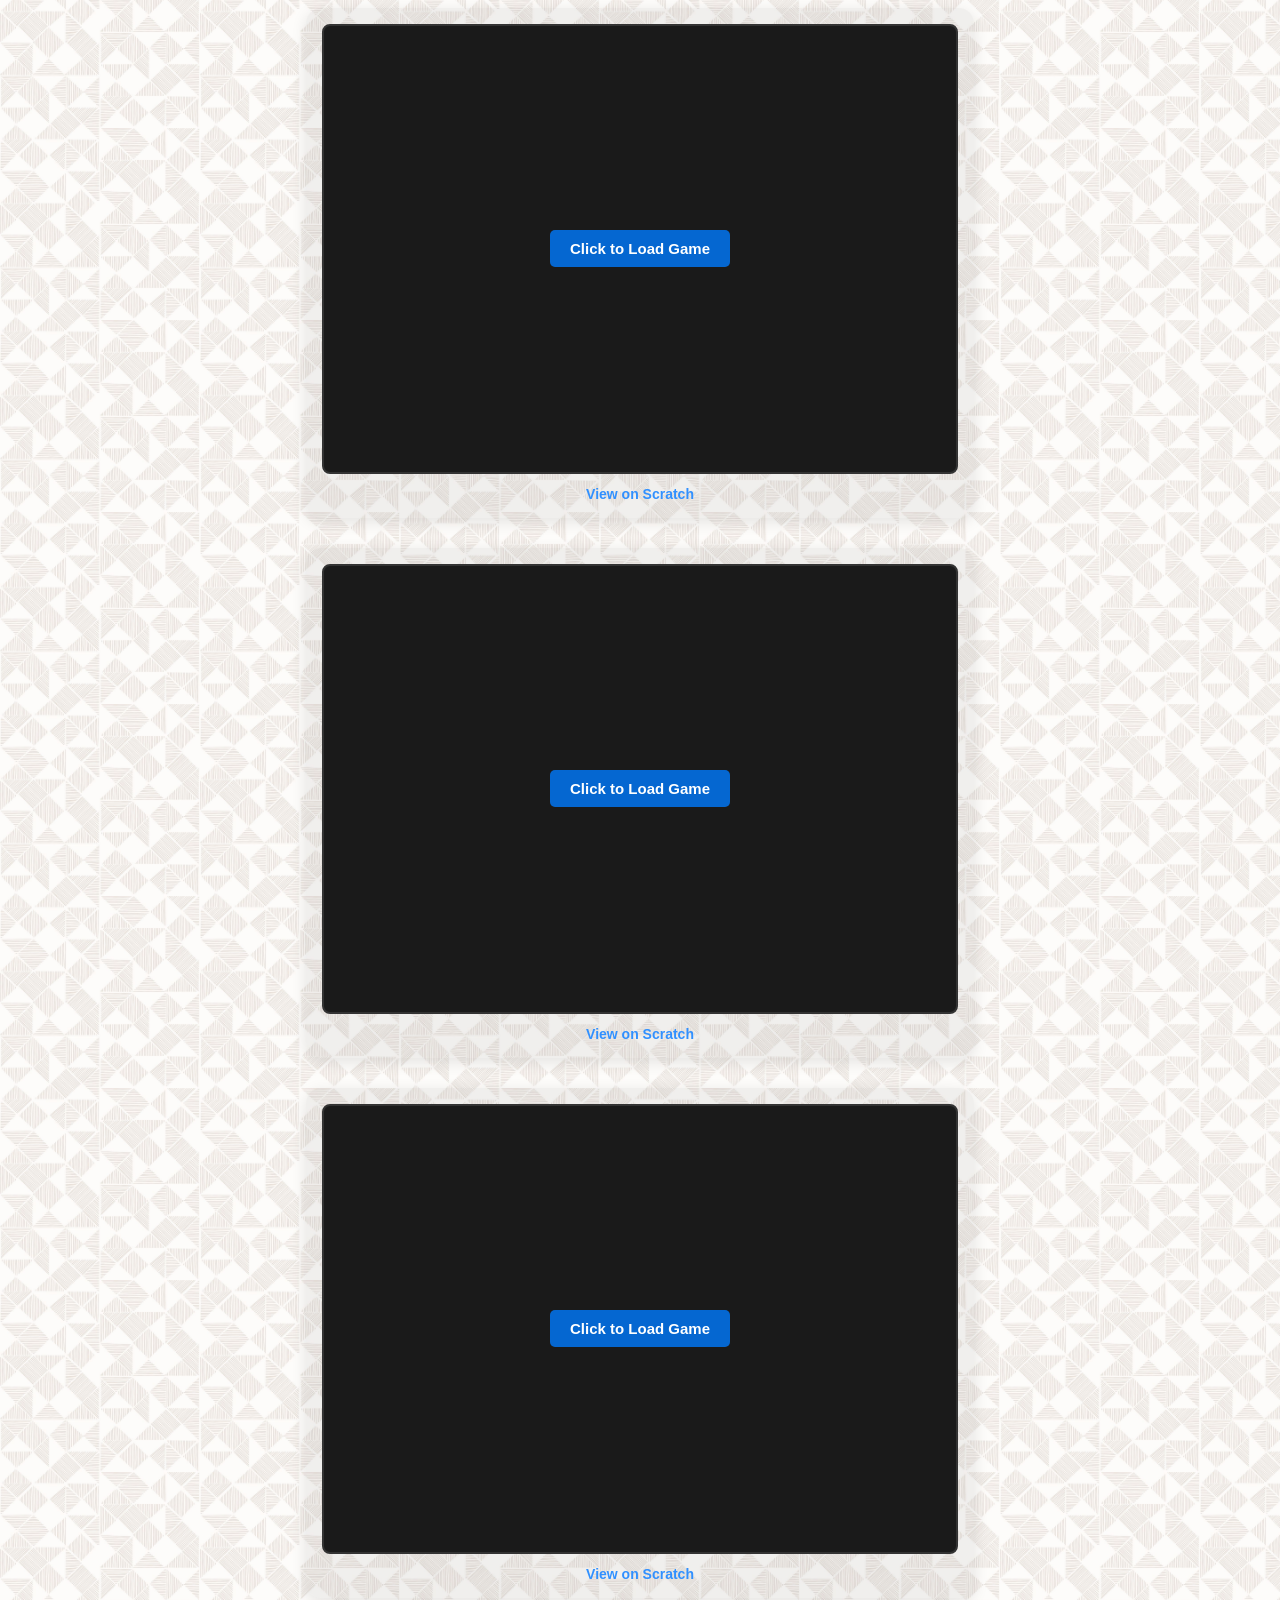
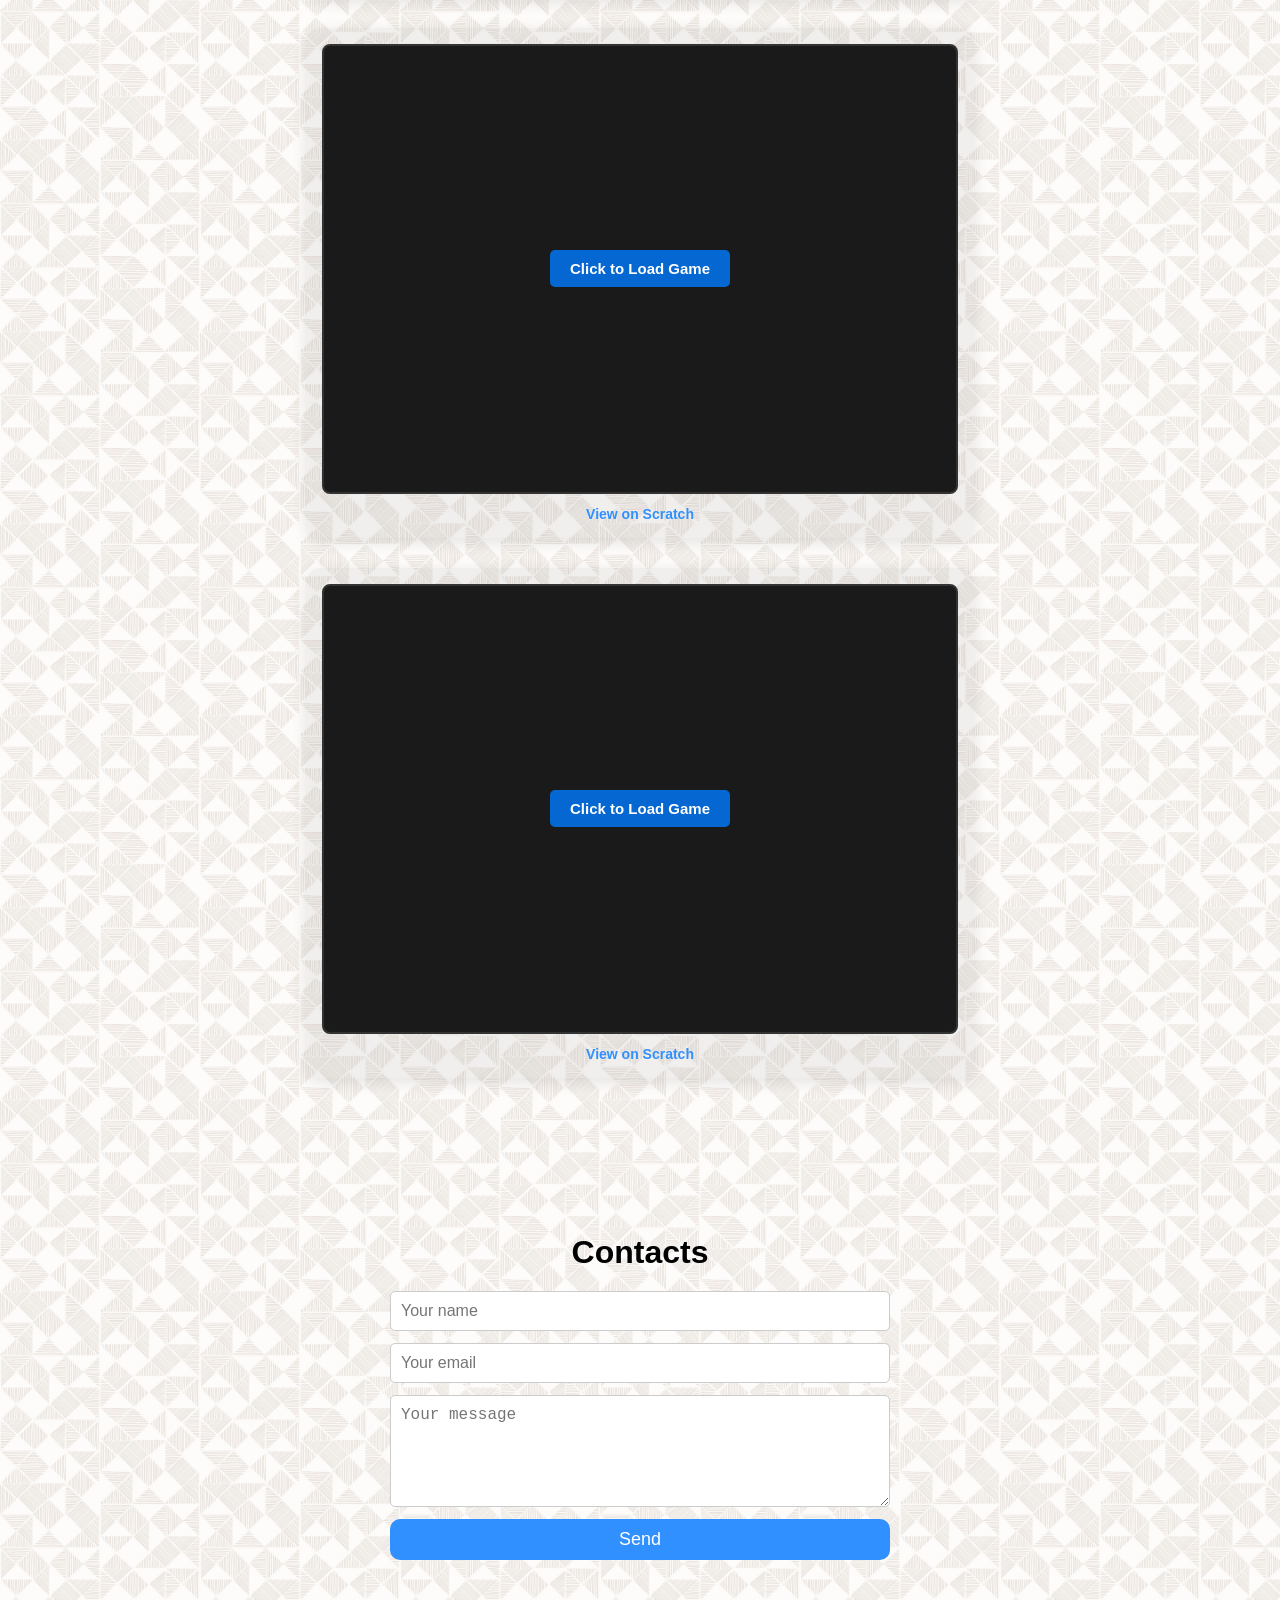
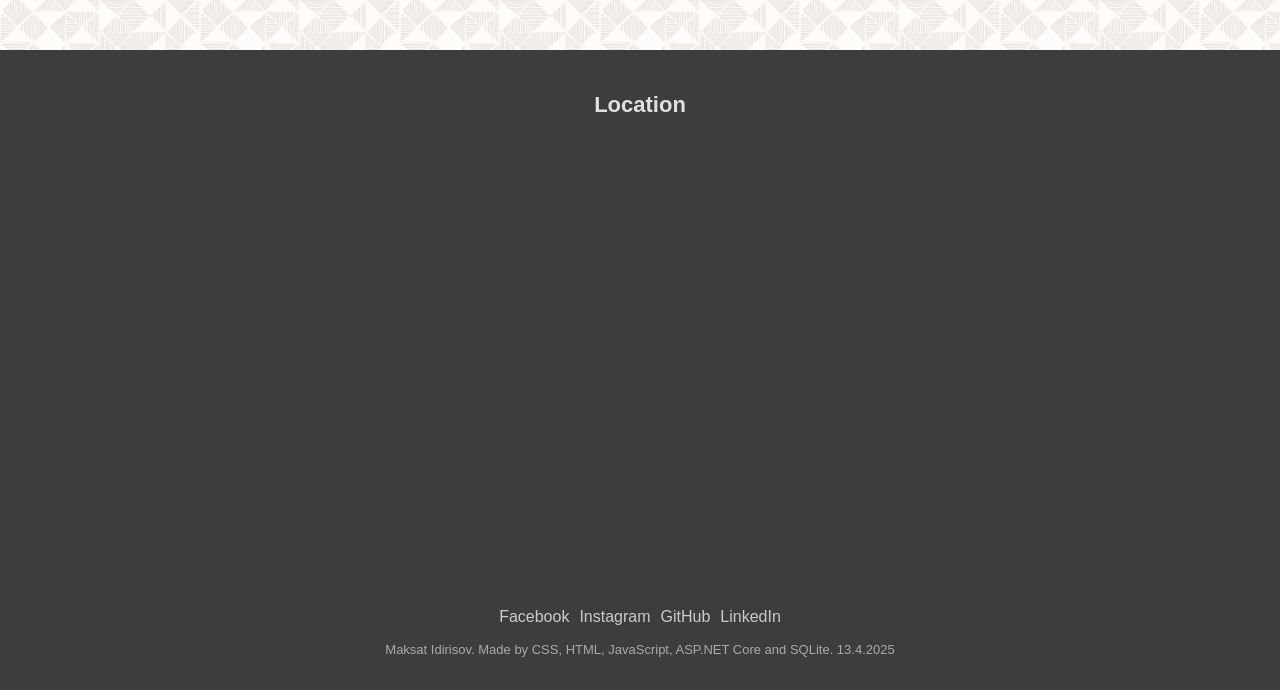
==== commit ef7ed59c: "Make it mobile first" ====
--- a/index.html
+++ b/index.html
@@ -105,6 +105,8 @@
                 <img src="img/screenShotMyGame (22).jpg" alt="Проект 4">
                 <h3>Quiz game</h3><!--4-->
                 <p>Made by Unity 2d. This game's main goal is to teach users to know art styles.</p>
+                <a href="https://bulbulsup.itch.io/historyofartquiz" target="_blank" rel="noopener noreferrer">
+                    Check this browser app, WEBGL, HTML5 on itch.io</a>
             </div>
             <div class="portfolio-item">
                 <img src="img/sneakersShop.png" alt="Проект 4">
@@ -137,7 +139,7 @@
                 <h3>Parkour game</h3><!--9-->
                 <p>Unity Engine 3d game. This is first person view 3d game.</p>
                 <a href="https://github.com/ksatksat/FirstPersonParkurGame" target="_blank" rel="noopener noreferrer">
-                    Check this game by this link to GitHub.
+                    Check this game by this link on GitHub.
                 </a>
             </div>
             <div class="portfolio-item">
@@ -149,6 +151,9 @@
                 <img src="img/kanban.png" alt="Проект 4">
                 <h3>Kanban web site</h3><!--11-->
                 <p>This web app made by HTML, CSS, JS.</p>
+                <a href="https://github.com/ksatksat/FRONTEND_KanbanApp" target="_blank" rel="noopener noreferrer">
+                    Check this web app by this link on GitHub.
+                </a>
             </div>
             <div class="portfolio-item">
                 <img src="img/notepad.png" alt="Проект 4">
--- a/style.css
+++ b/style.css
@@ -1,45 +1,58 @@
-:root{
+:root {
     --light-color: #ffffff;
     --dark-color: rgb(17, 19, 38);
     --light-texture: url("/img/textures/hoose-wallpaper-in-pink-granite-1040-mm-architextures.jpg");
     --dark-texture: url("/img/textures/zinc-1498-mm-architextures.jpg");
 }
+
 /* ========== Global Styles ========== */
+* {
+    box-sizing: border-box;
+}
+
 body {
     margin: 0;
     font-family: 'ZCOOL KuaiLe', sans-serif;
-    background-color: var(--light-color);/*white*/
+    background-color: var(--light-color);
     background-image: var(--light-texture);
     background-repeat: repeat;
     background-size: 200px;
-}
-
-/* ========== Header Styles (updated) ========== */
+    overflow-x: hidden;
+}
+
+/* ========== Header Styles ========== */
 header {
     display: flex;
     justify-content: space-between;
     align-items: center;
-    padding: 10px 50px;
-    background-color: var(--light-color);/*white*/
+    padding: 10px 20px;
+    background-color: var(--light-color);
     box-shadow: 0 2px 5px rgba(0, 0, 0, 0.1);
+    flex-wrap: wrap;
+    gap: 10px;
+    position: sticky;
+    top: 0;
+    z-index: 100;
 }
 
 /* Header left container styles */
 .header-left {
     display: flex;
     align-items: center;
-    gap: 30px;
+    gap: 20px;
+    flex-wrap: wrap;
 }
 
 .theme-toggle-btn {
-    /* No position:absolute now so it stays in flow on the right side */
-    padding: 8px 16px;
+    padding: 8px 14px;
     background-color: #3090ff;
     color: white;
     border: none;
     border-radius: 5px;
     cursor: pointer;
     transition: background 0.3s;
+    font-size: 14px;
+    white-space: nowrap;
 }
 
 .theme-toggle-btn:hover {
@@ -47,25 +60,29 @@
 }
 
 .logo {
-    font-size: 24px;
+    font-size: 20px;
     font-weight: bold;
     color: var(--dark-color);
+    white-space: nowrap;
 }
 
 nav ul {
     list-style: none;
     display: flex;
-    gap: 20px;
+    gap: 4px;
     margin: 0;
     padding: 0;
+    flex-wrap: wrap;
 }
 
 nav ul li a {
     text-decoration: none;
     color: var(--dark-color);
-    font-size: 18px;
-    padding: 10px 15px;
+    font-size: 15px;
+    padding: 6px 10px;
     transition: background 0.3s, color 0.3s;
+    display: block;
+    border-radius: 5px;
 }
 
 nav ul li a:hover {
@@ -73,42 +90,66 @@
     color: white;
     border-radius: 5px;
 }
-.langWrap a{
+
+.langWrap {
+    display: flex;
+    gap: 8px;
+    align-items: center;
+}
+
+.langWrap a {
     color: var(--dark-color);
     text-decoration: none;
+    font-size: 14px;
+    padding: 4px 8px;
+    border-radius: 4px;
+    transition: background 0.2s;
+}
+
+.langWrap a.active {
+    font-weight: bold;
+    background: rgba(48, 144, 255, 0.15);
 }
 
 /* ========== Image Block Styles ========== */
 .image-block {
     display: flex;
     justify-content: center;
-    margin: 0px, 0px;
-}
-
-.texture-box{
+    margin: 0;
+}
+
+.texture-box {
     width: 100%;
-    height: 100px;
-    margin: 0px auto;
+    height: 80px;
+    margin: 0 auto;
     background-image: url('img/textures/twine-moss-4510-mm-architextures.jpg');
     background-repeat: repeat;
     background-size: 150px;
     border: 1px solid rgba(255, 255, 255, 0.1);
 }
-/* ========== "Обо мне" Section Styles ========== */
-.about {
-    width: 60%;
-    margin: 40px auto;
-    padding: 50px;
+
+/* ========== Shared Section Base ========== */
+.about,
+.skills,
+.portfolio,
+.videos,
+.games,
+.contacts {
+    width: 90%;
+    max-width: 1200px;
+    margin: 30px auto;
+    padding: 30px 20px;
     text-align: center;
 }
 
+/* ========== "About me" Section ========== */
 .about h2 {
-    font-size: 32px;
+    font-size: 28px;
     margin-bottom: 20px;
 }
 
 .about p {
-    font-size: 18px;
+    font-size: 16px;
     max-width: 800px;
     margin: 0 auto 30px;
     line-height: 1.6;
@@ -117,7 +158,7 @@
 .contact-btn {
     background-color: #3090ff;
     color: white;
-    font-size: 18px;
+    font-size: 16px;
     padding: 10px 20px;
     border: none;
     border-radius: 10px;
@@ -129,16 +170,9 @@
     background-color: #2070e0;
 }
 
-/* ========== "Мои навыки" Section Styles ========== */
-.skills {
-    width: 60%;
-    margin: 40px auto;
-    padding: 50px;
-    text-align: center;
-}
-
+/* ========== "My Skills" Section ========== */
 .skills h2 {
-    font-size: 32px;
+    font-size: 28px;
     margin-bottom: 20px;
 }
 
@@ -148,42 +182,38 @@
     display: flex;
     justify-content: center;
     flex-wrap: wrap;
-    gap: 15px;
+    gap: 12px;
 }
 
 .skills ul li {
-    background-color: #e1e1e1;/*(0-9)(a-f) hex color code*/
-    padding: 10px 20px;
+    background-color: #e1e1e1;
+    padding: 8px 16px;
     border-radius: 5px;
 }
-.skills ul li a{
-    font-size: 16px;
+
+.skills ul li a {
+    font-size: 15px;
     text-decoration: none;
     color: var(--dark-color);
 }
-/* ========== "Портфолио" Section Styles ========== */
-.portfolio {
-    width: 60%;
-    margin: 40px auto;
-    padding: 50px;
-    text-align: center;
-}
-
+
+/* ========== "Portfolio" Section ========== */
 .portfolio h2 {
-    font-size: 32px;
+    font-size: 28px;
     margin-bottom: 20px;
 }
 
 .portfolio-grid {
     display: grid;
-    grid-template-columns: repeat(auto-fit, minmax(250px, 1fr));
-    gap: 20px;
+    grid-template-columns: repeat(auto-fit, minmax(240px, 1fr));
+    gap: 16px;
 }
 
 .portfolio-item {
     background-color: #d0d5e2;
     padding: 10px;
     border-radius: 10px;
+    text-align: left;
 }
 
 .portfolio-item img {
@@ -194,62 +224,55 @@
 }
 
 .portfolio-item h3 {
-    font-size: 20px;
-    margin: 10px 0 0;
-}
-
-.portfolio-item a{
+    font-size: 18px;
+    margin: 10px 0 5px;
+}
+
+.portfolio-item p {
+    font-size: 14px;
+    margin: 0 0 8px;
+}
+
+.portfolio-item a {
     text-decoration: none;
     color: rgb(128, 34, 0);
-}
-/* ========== Видео Section Styles ========== */
-.videos {
-    width: 60%;
-    margin: 40px auto;
-    padding: 50px;
-    text-align: center;
-}
-
+    font-size: 13px;
+    word-break: break-word;
+}
+
+/* ========== Videos Section ========== */
 .videos h2 {
-    font-size: 32px;
+    font-size: 28px;
     margin-bottom: 20px;
     color: var(--dark-color);
 }
 
-/* Container for the videos arranged in one row */
 .video-container {
     display: flex;
-    justify-content: space-between;
-    gap: 20px;
+    justify-content: center;
+    gap: 16px;
     flex-wrap: wrap;
 }
 
-/* Styling for each embedded video */
 .video-container iframe {
-    flex: 1 1 30%;
-    min-width: 250px;
+    flex: 1 1 280px;
+    min-width: 260px;
+    max-width: 100%;
     height: 200px;
     border: 0;
     border-radius: 10px;
 }
 
-/* ========== "Контакты" Section Styles ========== */
-.contacts {
-    width: 60%;
-    margin: 40px auto;
-    padding: 50px;
-    text-align: center;
-}
-
+/* ========== Contacts Section ========== */
 .contacts h2 {
-    font-size: 32px;
+    font-size: 28px;
     margin-bottom: 20px;
 }
 
 .contact-form {
     display: flex;
     flex-direction: column;
-    gap: 15px;
+    gap: 12px;
     max-width: 500px;
     margin: 0 auto;
 }
@@ -260,12 +283,13 @@
     font-size: 16px;
     border: 1px solid #ccc;
     border-radius: 5px;
+    width: 100%;
 }
 
 .contact-form button {
     background-color: #3090ff;
     color: white;
-    font-size: 18px;
+    font-size: 16px;
     padding: 10px 20px;
     border: none;
     border-radius: 10px;
@@ -275,24 +299,22 @@
 
 .contact-form button:hover {
     background-color: #2070e0;
-    /* Hover color */
 }
 
 /* ========== Footer Styles ========== */
 footer {
     background-color: #3d3d3d;
-    padding: 20px 50px;
+    padding: 20px;
     text-align: center;
     margin-top: 40px;
 }
 
 .footer-content h3 {
-    font-size: 24px;
-    margin-bottom: 20px;
+    font-size: 22px;
+    margin-bottom: 16px;
     color: #e1e1e1;
 }
 
-/* Map container to restrict size and add responsiveness */
 .map-container {
     max-width: 100%;
     margin: 0 auto;
@@ -301,26 +323,99 @@
 
 .map-container iframe {
     width: 100%;
-    height: 450px;
+    height: 300px;
     border: 0;
     border-radius: 10px;
 }
 
-/* ========== Footer Styles for social links ========== */
 .social-links {
     margin-top: 20px;
+    display: flex;
+    flex-wrap: wrap;
+    justify-content: center;
+    gap: 10px;
 }
 
 .social-links a {
-    margin: 0 10px;
     color: #cbcbcb;
-    font-size: 18px;
+    font-size: 16px;
     text-decoration: none;
     transition: color 0.3s;
 }
 
 .social-links a:hover {
     color: #3090ff;
+}
+
+.aboutWebsite {
+    color: #aaa;
+    font-size: 13px;
+    margin-top: 16px;
+}
+
+/* ========== Browser Games Section ========== */
+.games h2 {
+    font-size: 28px;
+    margin-bottom: 20px;
+}
+
+.game-container {
+    display: flex;
+    flex-direction: column;
+    gap: 30px;
+    align-items: center;
+}
+
+.game-card {
+    width: 100%;
+    max-width: 820px;
+    background-color: rgba(0, 0, 0, 0.05);
+    padding: 16px;
+    border-radius: 15px;
+    box-shadow: 0 4px 15px rgba(0, 0, 0, 0.1);
+}
+
+.game-card iframe {
+    width: 100%;
+    height: 400px;
+    border: none;
+    border-radius: 10px;
+}
+
+.game-card a {
+    display: block;
+    margin-top: 12px;
+    color: #3090ff;
+    text-decoration: none;
+    font-weight: bold;
+    font-size: 14px;
+}
+
+.game-placeholder {
+    width: 100%;
+    height: 400px;
+    background-color: #1a1a1a;
+    display: flex;
+    justify-content: center;
+    align-items: center;
+    cursor: pointer;
+    border-radius: 8px;
+    position: relative;
+    border: 2px solid #333;
+    transition: border-color 0.3s;
+}
+
+.game-placeholder:hover {
+    border-color: #007bff;
+}
+
+.play-button-overlay span {
+    color: white;
+    font-weight: bold;
+    background: rgba(0, 123, 255, 0.8);
+    padding: 10px 20px;
+    border-radius: 5px;
+    font-size: 15px;
 }
 
 /* ===== Dark Mode Styles ===== */
@@ -346,11 +441,11 @@
 body.dark-mode footer .footer-content h3,
 body.dark-mode .skills ul li,
 body.dark-mode .skills ul li a,
-body.dark-mode .langWrap a{
+body.dark-mode .langWrap a {
     color: var(--light-color);
 }
 
-body.dark-mode .portfolio-item{
+body.dark-mode .portfolio-item {
     background-color: #1e1e1e;
 }
 
@@ -370,83 +465,236 @@
 body.dark-mode .contact-btn:hover {
     background-color: #3090ff;
 }
-/* ========== Browser Games Section ========== */
-.games {
-    width: 60%;
-    margin: 40px auto;
-    padding: 50px;
-    text-align: center;
-}
-
-/* The wrapper that holds the cards */
-.game-container {
-    display: flex;
-    flex-direction: column;
-    /* Stack them vertically for better spacing */
-    gap: 40px;
-    align-items: center;
-}
-
-/* Individual Card for each game */
-.game-card {
-    width: 100%;
-    max-width: 800px;
-    /* Limits how wide the game gets on big screens */
-    background-color: rgba(0, 0, 0, 0.05);
-    /* Subtle background */
-    padding: 20px;
-    border-radius: 15px;
-    box-shadow: 0 4px 15px rgba(0, 0, 0, 0.1);
-}
-
-/* The actual Iframe */
-.game-card iframe {
-    width: 100%;
-    /* Fills the card width */
-    height: 450px;
-    /* Fixed height for the game area */
-    border: none;
-    border-radius: 10px;
-}
-
-/* The Link under the game */
-.game-card a {
-    display: block;
-    margin-top: 15px;
-    color: #3090ff;
-    text-decoration: none;
-    font-weight: bold;
-}
-
-/* Dark Mode adjustment */
+
 body.dark-mode .game-card {
     background-color: #1e1e1e;
 }
 
-.game-placeholder {
-    width: 800px;
-    height: 470px;
-    background-color: #1a1a1a;
-    /* Dark background like a turned-off screen */
-    display: flex;
-    justify-content: center;
-    align-items: center;
-    cursor: pointer;
-    border-radius: 8px;
-    position: relative;
-    border: 2px solid #333;
-    transition: border-color 0.3s;
-}
-
-.game-placeholder:hover {
-    border-color: #007bff;
-    /* Highlight on hover */
-}
-
-.play-button-overlay span {
-    color: white;
-    font-weight: bold;
-    background: rgba(0, 123, 255, 0.8);
-    padding: 10px 20px;
-    border-radius: 5px;
+/* =============================================
+   RESPONSIVE BREAKPOINTS — MOBILE FIRST
+   ============================================= */
+
+/* ---------- Tablet: 600px and up ---------- */
+@media (min-width: 600px) {
+    header {
+        padding: 10px 30px;
+    }
+
+    .logo {
+        font-size: 22px;
+    }
+
+    .about,
+    .skills,
+    .portfolio,
+    .videos,
+    .games,
+    .contacts {
+        width: 85%;
+        padding: 40px 30px;
+    }
+
+    .map-container iframe {
+        height: 380px;
+    }
+}
+
+/* ---------- Desktop: 900px and up ---------- */
+@media (min-width: 900px) {
+    header {
+        padding: 10px 50px;
+        flex-wrap: nowrap;
+    }
+
+    .logo {
+        font-size: 24px;
+    }
+
+    nav ul li a {
+        font-size: 18px;
+        padding: 10px 15px;
+    }
+
+    .about,
+    .skills,
+    .portfolio,
+    .videos,
+    .games,
+    .contacts {
+        width: 60%;
+        padding: 50px;
+    }
+
+    .about h2,
+    .skills h2,
+    .portfolio h2,
+    .videos h2,
+    .games h2,
+    .contacts h2 {
+        font-size: 32px;
+    }
+
+    .about p {
+        font-size: 18px;
+    }
+
+    .contact-btn,
+    .contact-form button {
+        font-size: 18px;
+    }
+
+    .map-container iframe {
+        height: 450px;
+    }
+
+    .game-card iframe,
+    .game-placeholder {
+        height: 450px;
+    }
+
+    footer {
+        padding: 20px 50px;
+    }
+}
+
+/* =============================================
+   SMALL MOBILE: iPhone 12 / 390px wide
+   ============================================= */
+@media (max-width: 480px) {
+
+    /* Header: stack nav below logo row */
+    header {
+        flex-direction: column;
+        align-items: flex-start;
+        padding: 10px 14px;
+        gap: 8px;
+    }
+
+    .header-left {
+        flex-direction: column;
+        align-items: flex-start;
+        gap: 8px;
+        width: 100%;
+    }
+
+    .logo {
+        font-size: 18px;
+    }
+
+    nav ul {
+        gap: 2px;
+        flex-wrap: wrap;
+    }
+
+    nav ul li a {
+        font-size: 13px;
+        padding: 5px 8px;
+    }
+
+    /* Theme toggle + lang on same row */
+    .theme-toggle-btn {
+        font-size: 13px;
+        padding: 6px 12px;
+        align-self: flex-start;
+    }
+
+    .langWrap {
+        gap: 6px;
+    }
+
+    .langWrap a {
+        font-size: 13px;
+    }
+
+    /* Sections: full width, tight padding */
+    .about,
+    .skills,
+    .portfolio,
+    .videos,
+    .games,
+    .contacts {
+        width: 95%;
+        padding: 20px 12px;
+        margin: 18px auto;
+    }
+
+    .about h2,
+    .skills h2,
+    .portfolio h2,
+    .videos h2,
+    .games h2,
+    .contacts h2 {
+        font-size: 22px;
+    }
+
+    .about p {
+        font-size: 15px;
+    }
+
+    /* Portfolio: single column */
+    .portfolio-grid {
+        grid-template-columns: 1fr;
+    }
+
+    /* Videos: single column */
+    .video-container {
+        flex-direction: column;
+        align-items: center;
+    }
+
+    .video-container iframe {
+        width: 100%;
+        min-width: unset;
+        height: 200px;
+    }
+
+    /* Games: tighter */
+    .game-card {
+        padding: 10px;
+    }
+
+    .game-card iframe,
+    .game-placeholder {
+        height: 260px;
+    }
+
+    .play-button-overlay span {
+        font-size: 13px;
+        padding: 8px 14px;
+    }
+
+    /* Contact form full width */
+    .contact-form {
+        width: 100%;
+    }
+
+    .contact-form input,
+    .contact-form textarea {
+        font-size: 15px;
+    }
+
+    /* Footer */
+    footer {
+        padding: 16px 12px;
+    }
+
+    .footer-content h3 {
+        font-size: 18px;
+    }
+
+    .map-container iframe {
+        height: 240px;
+    }
+
+    .social-links a {
+        font-size: 14px;
+    }
+
+    .aboutWebsite {
+        font-size: 11px;
+    }
+
+    .texture-box {
+        height: 50px;
+    }
 }
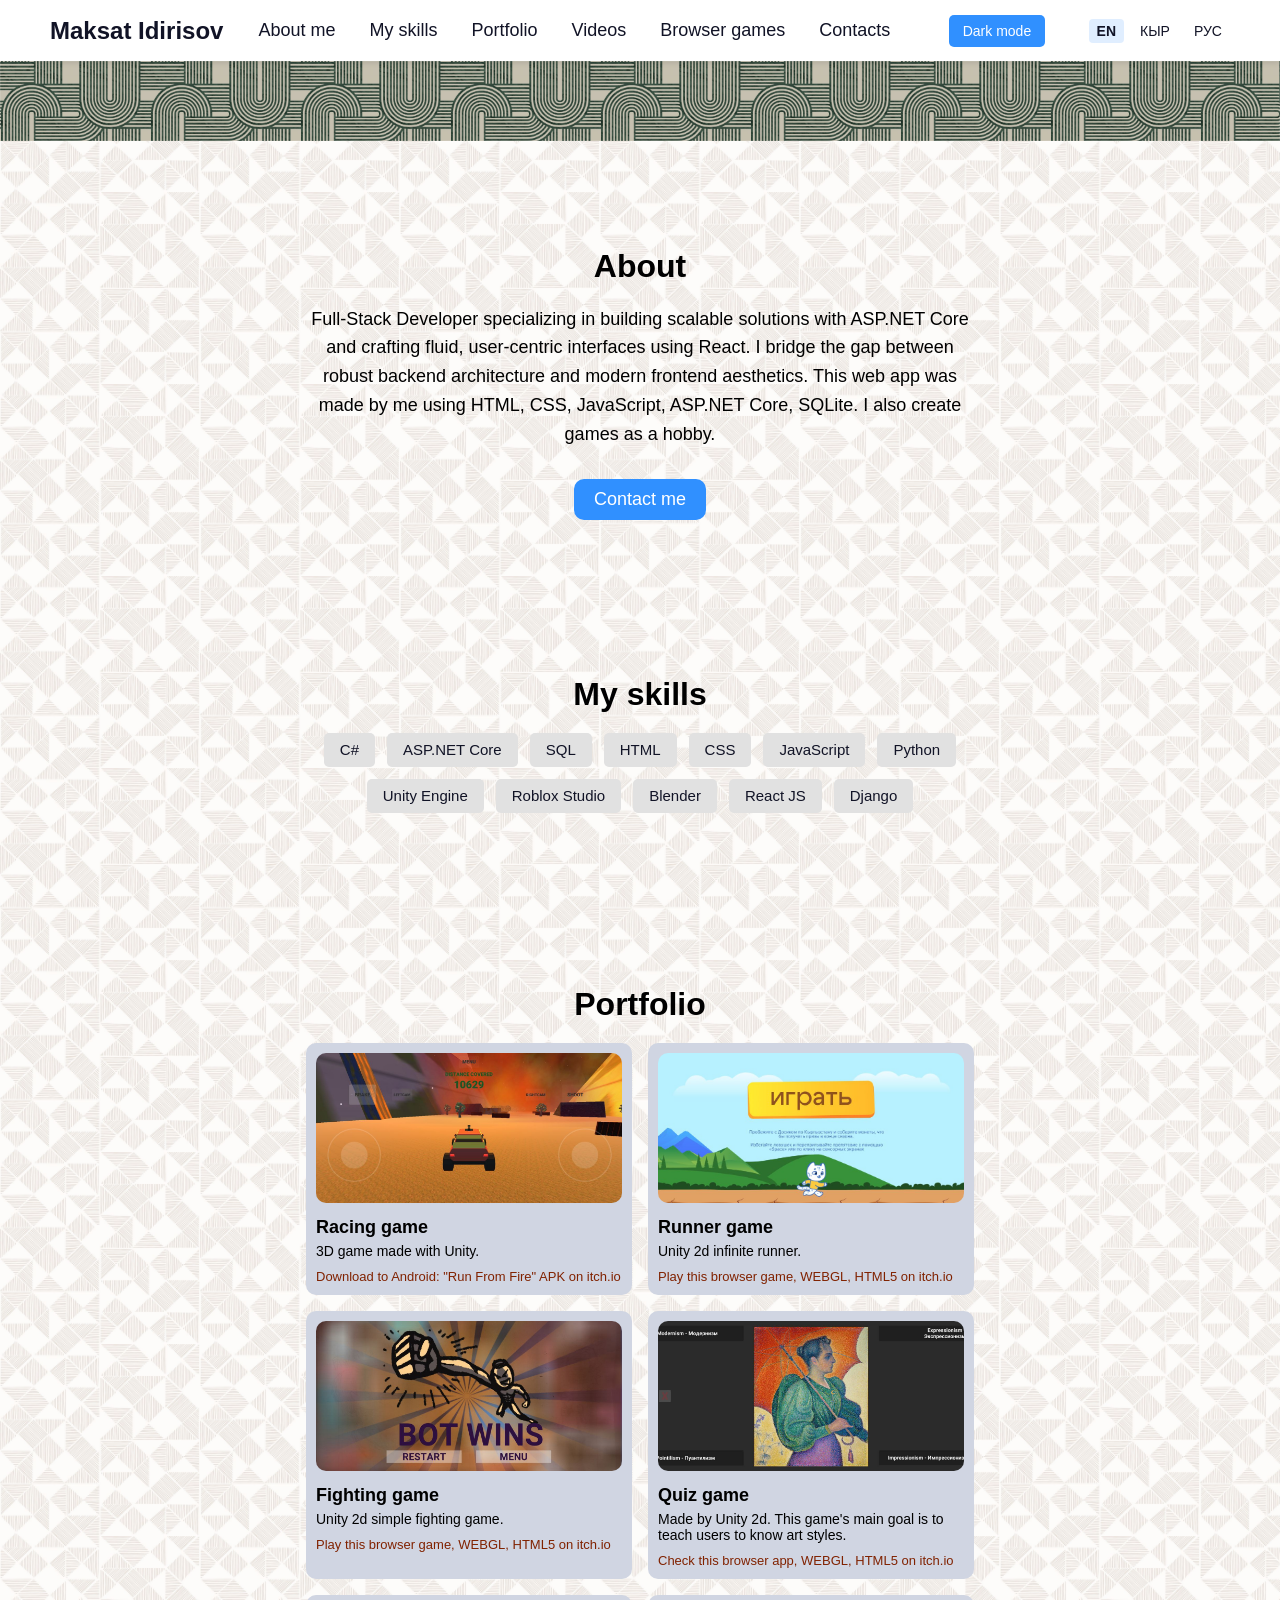
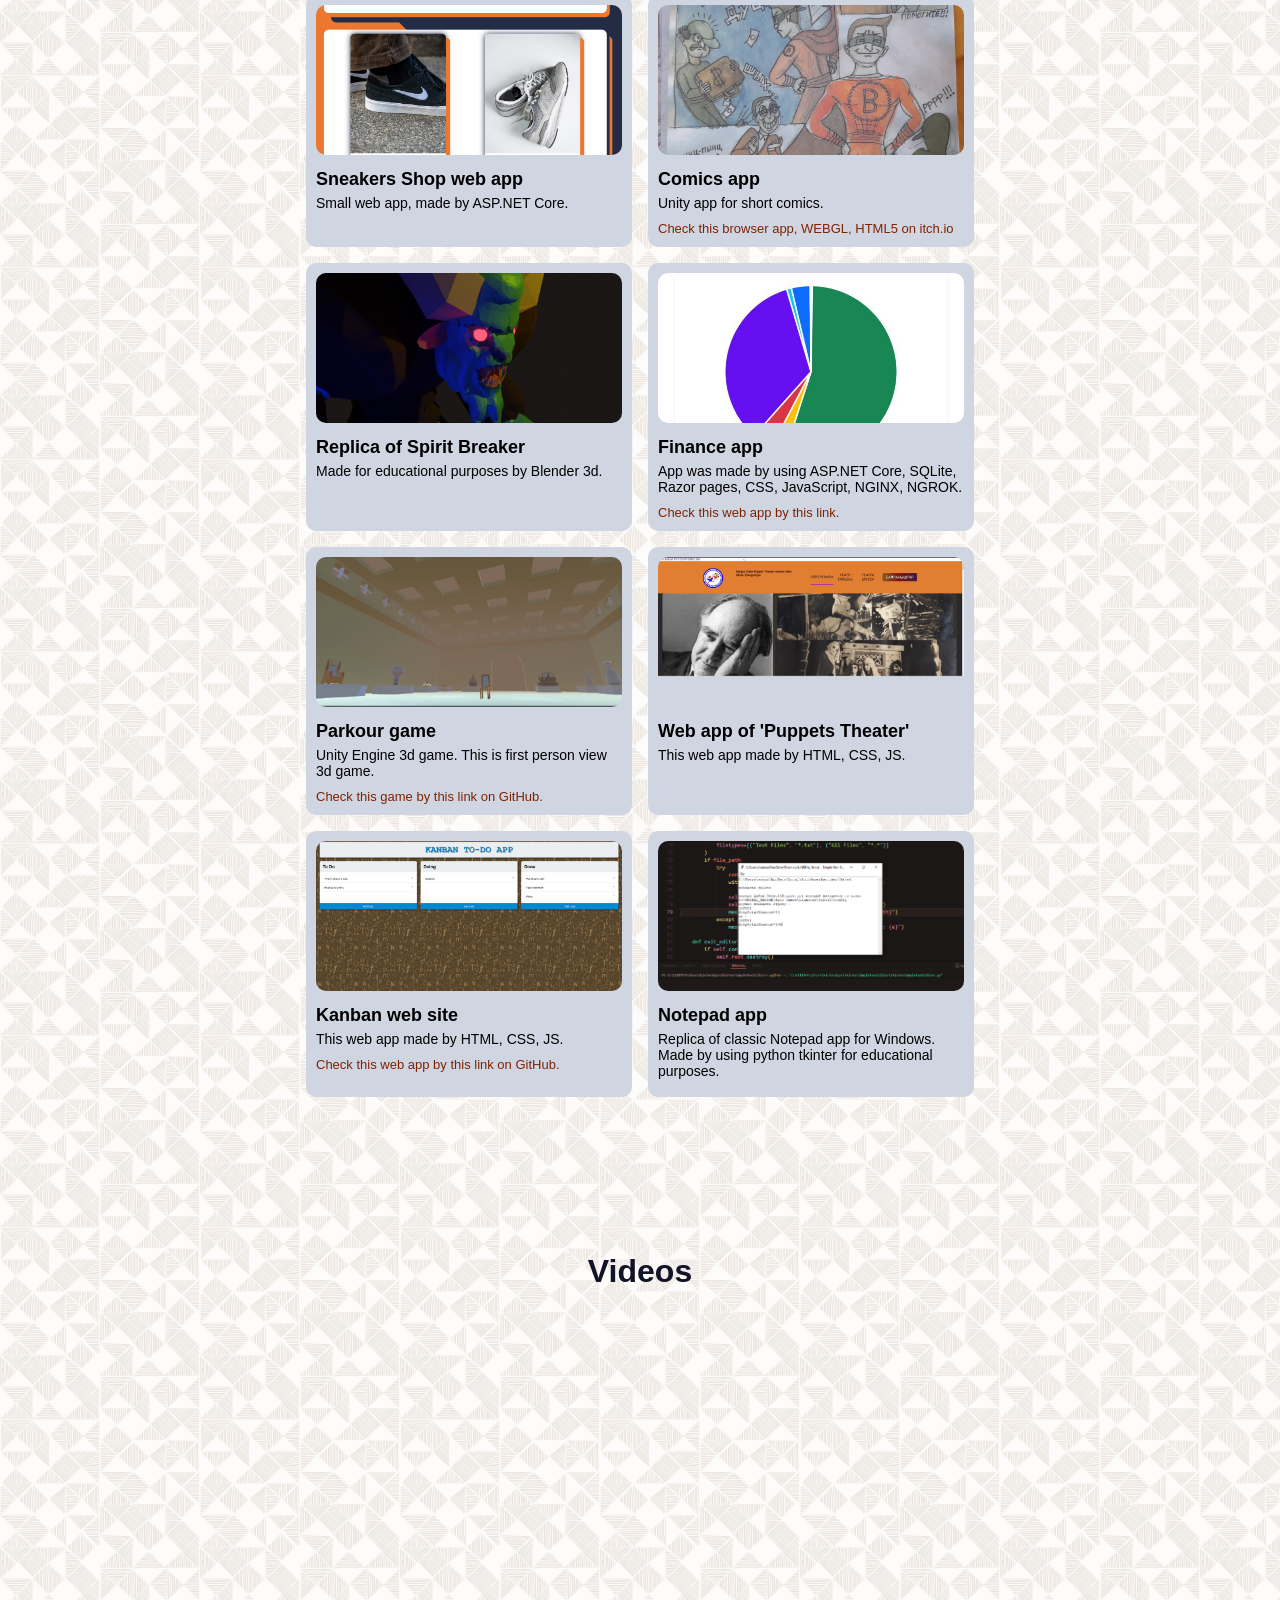
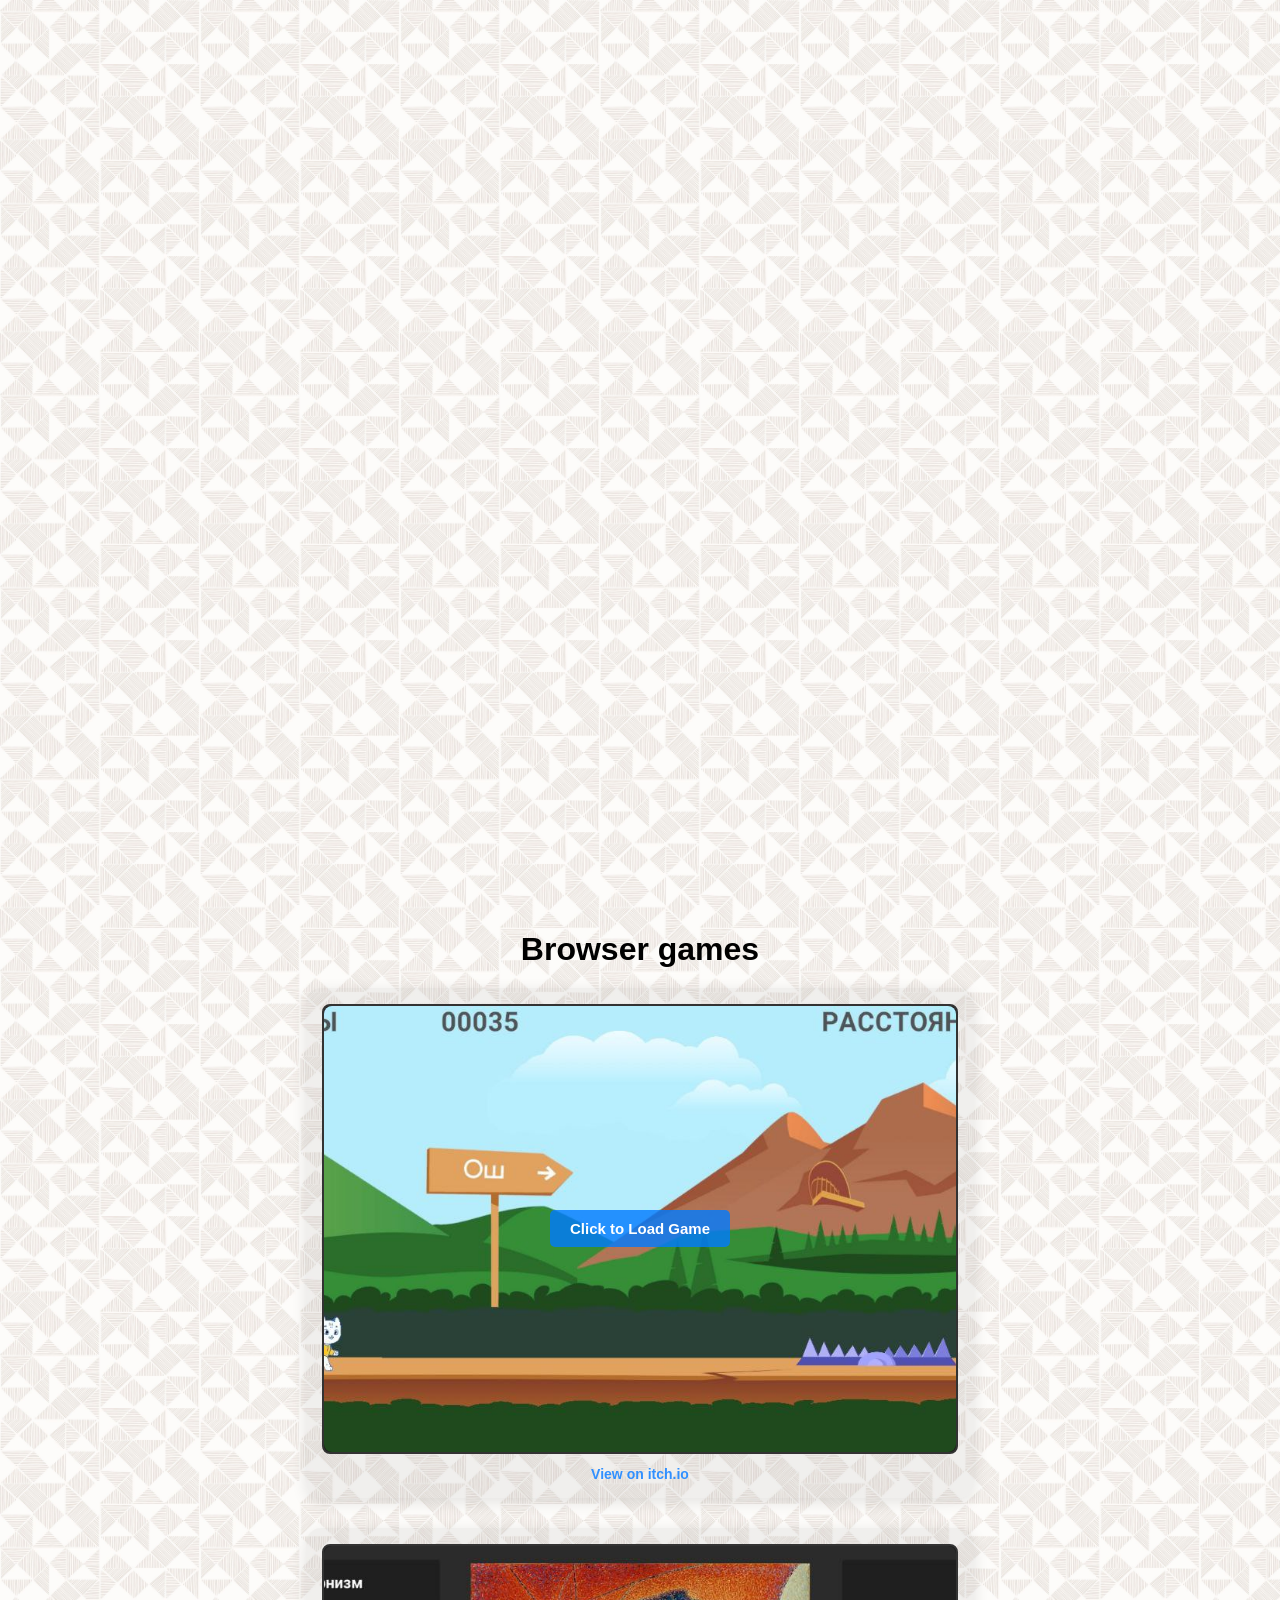
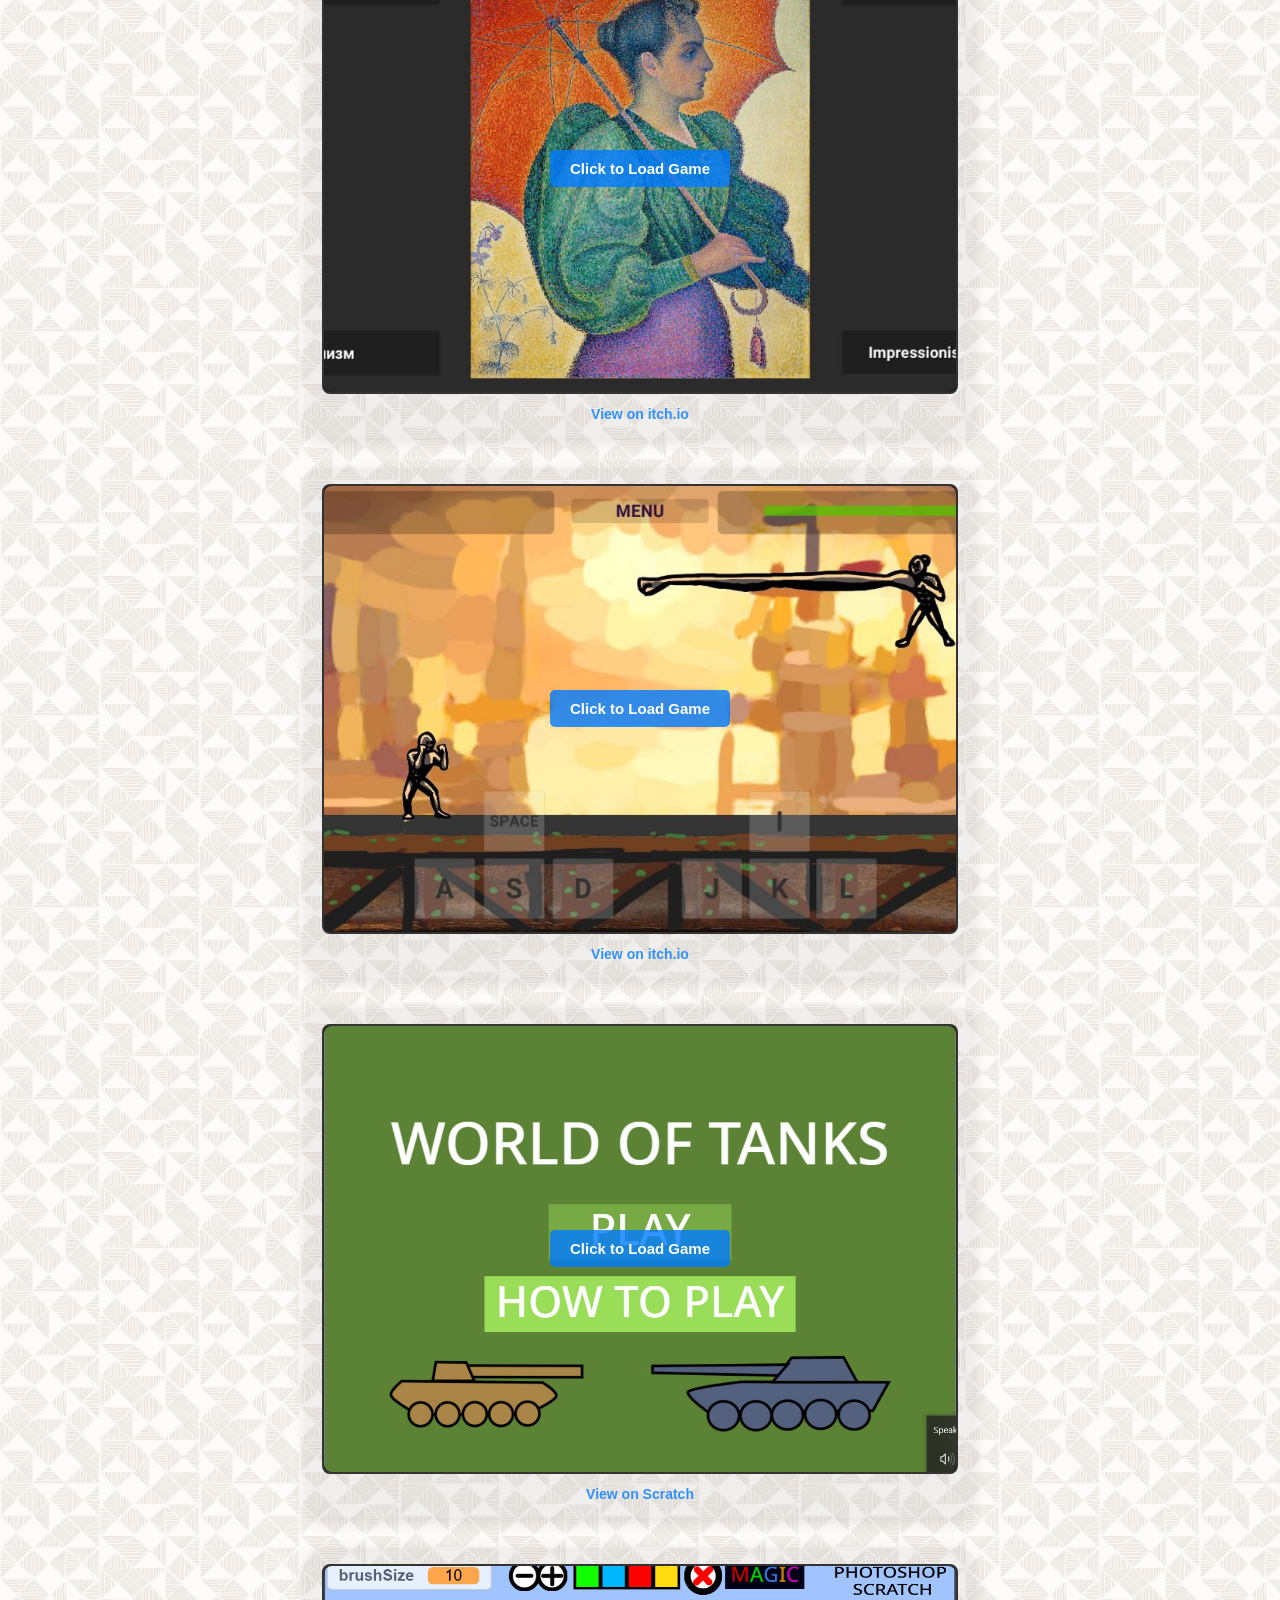
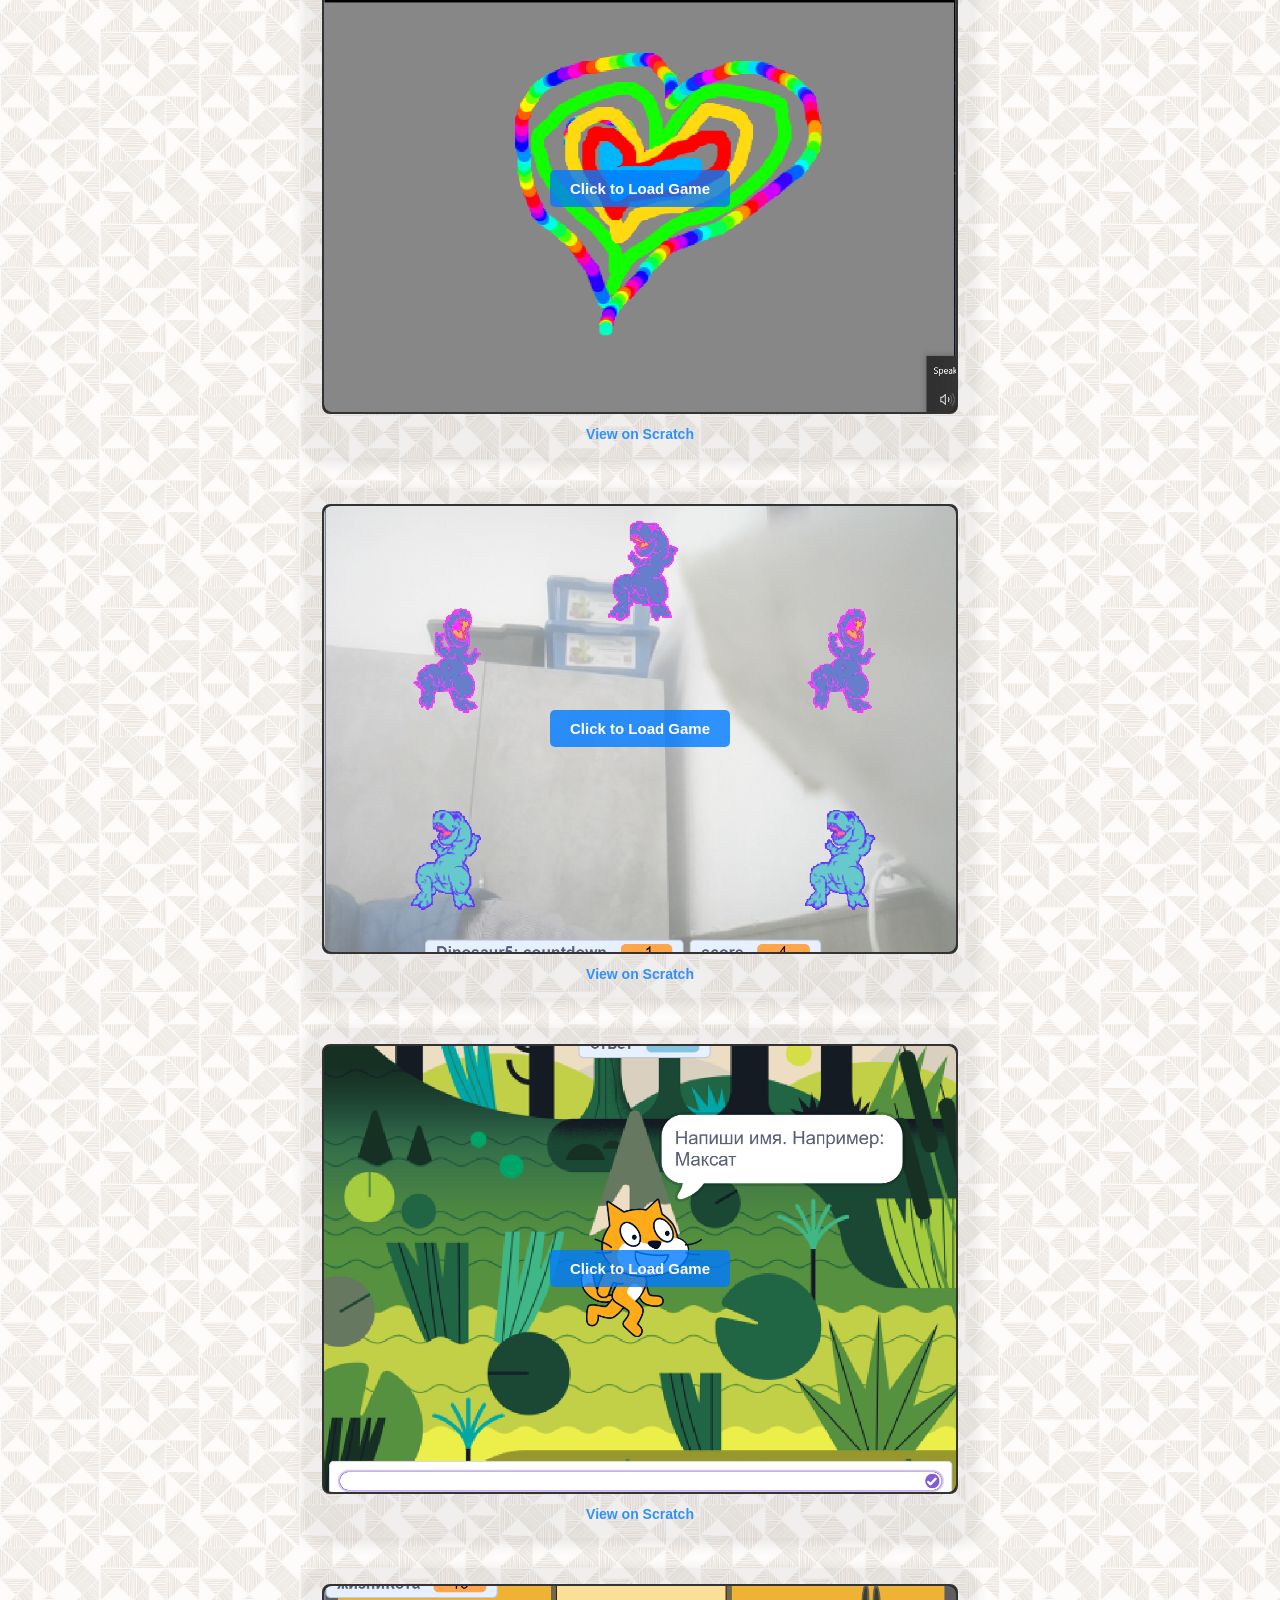
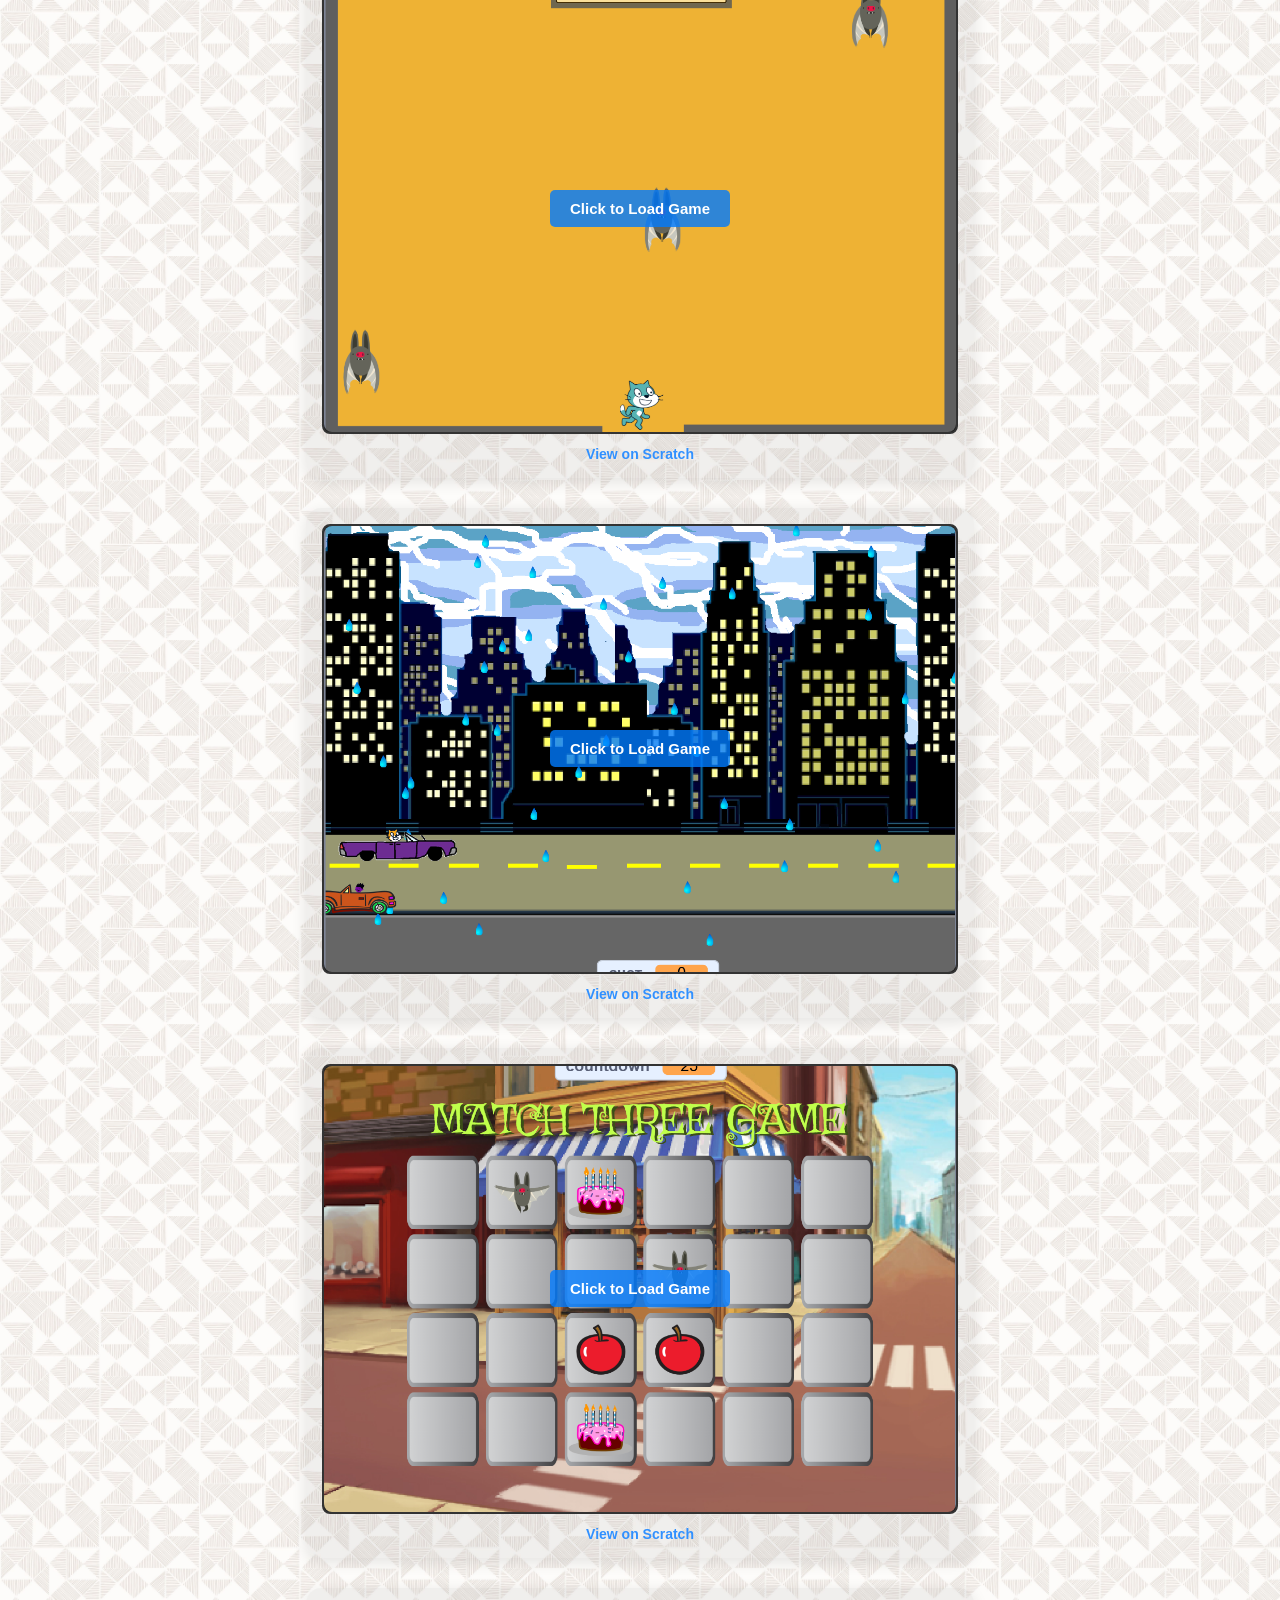
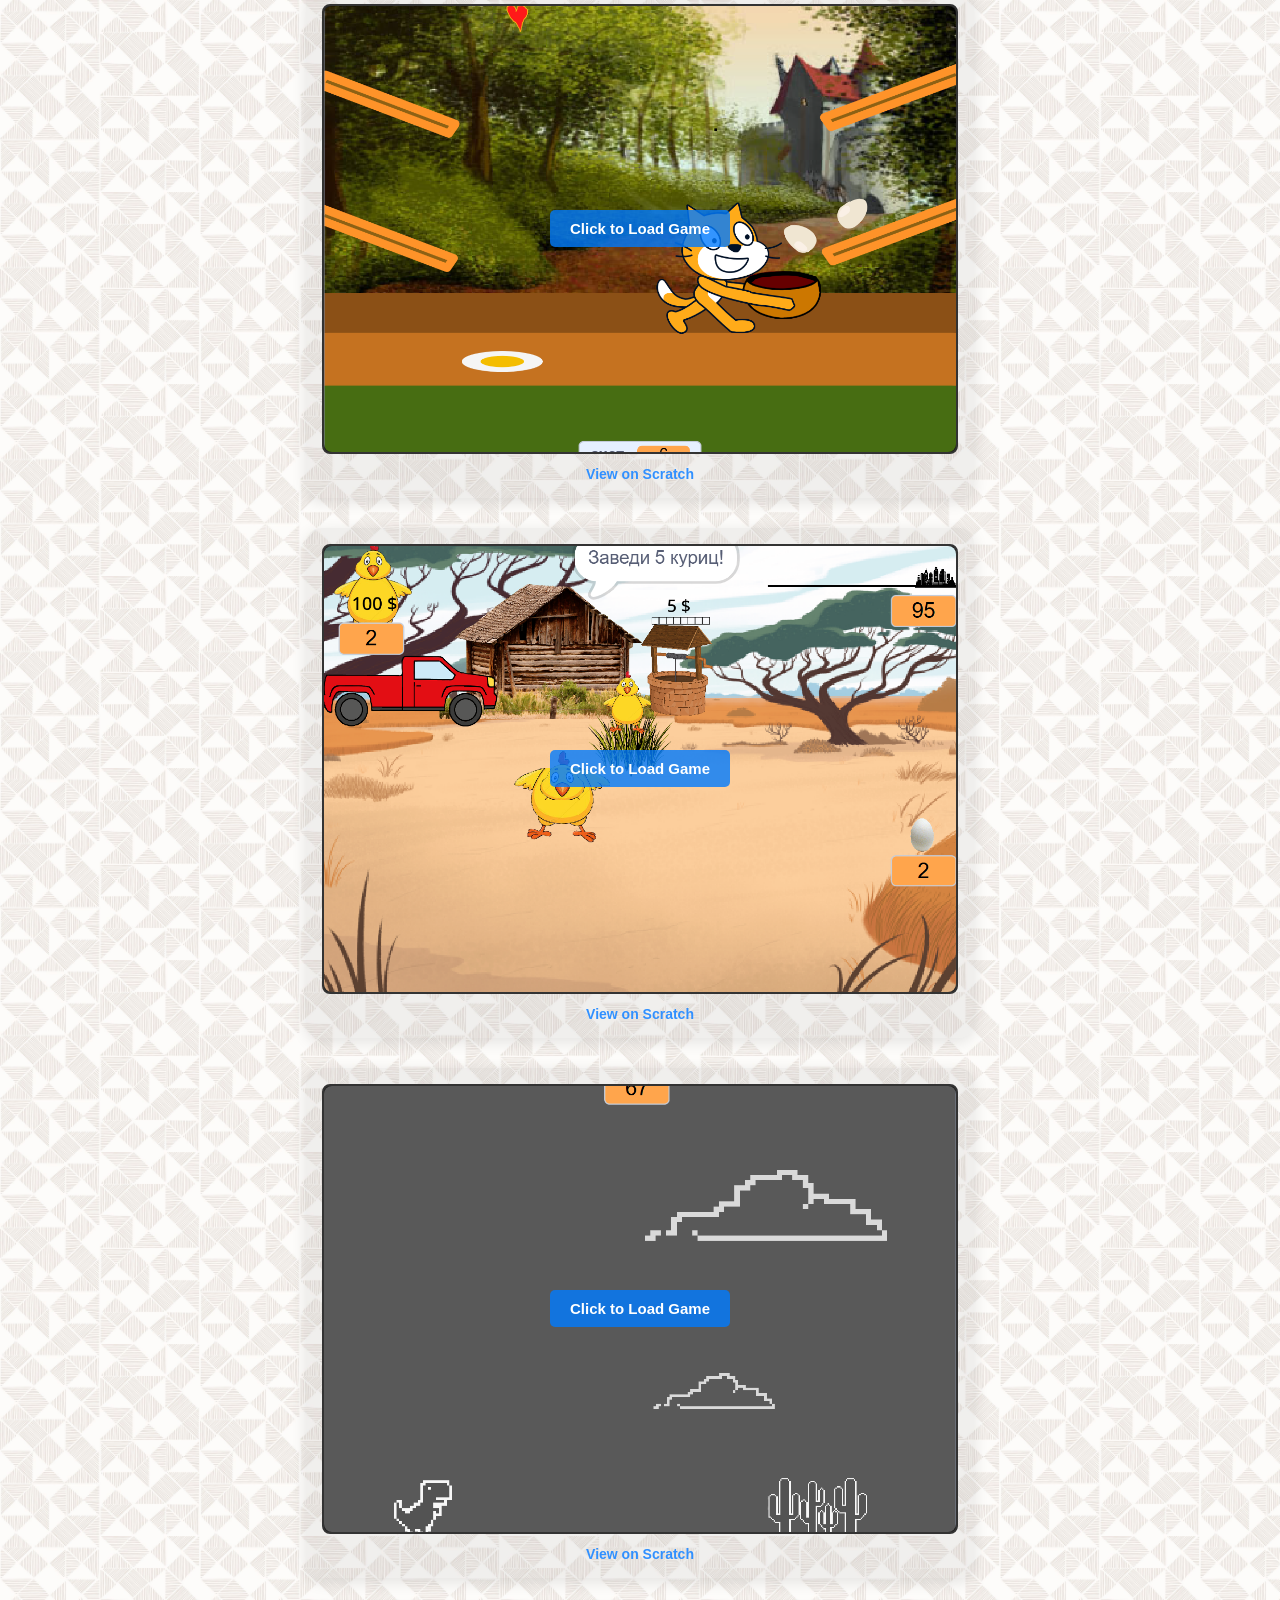
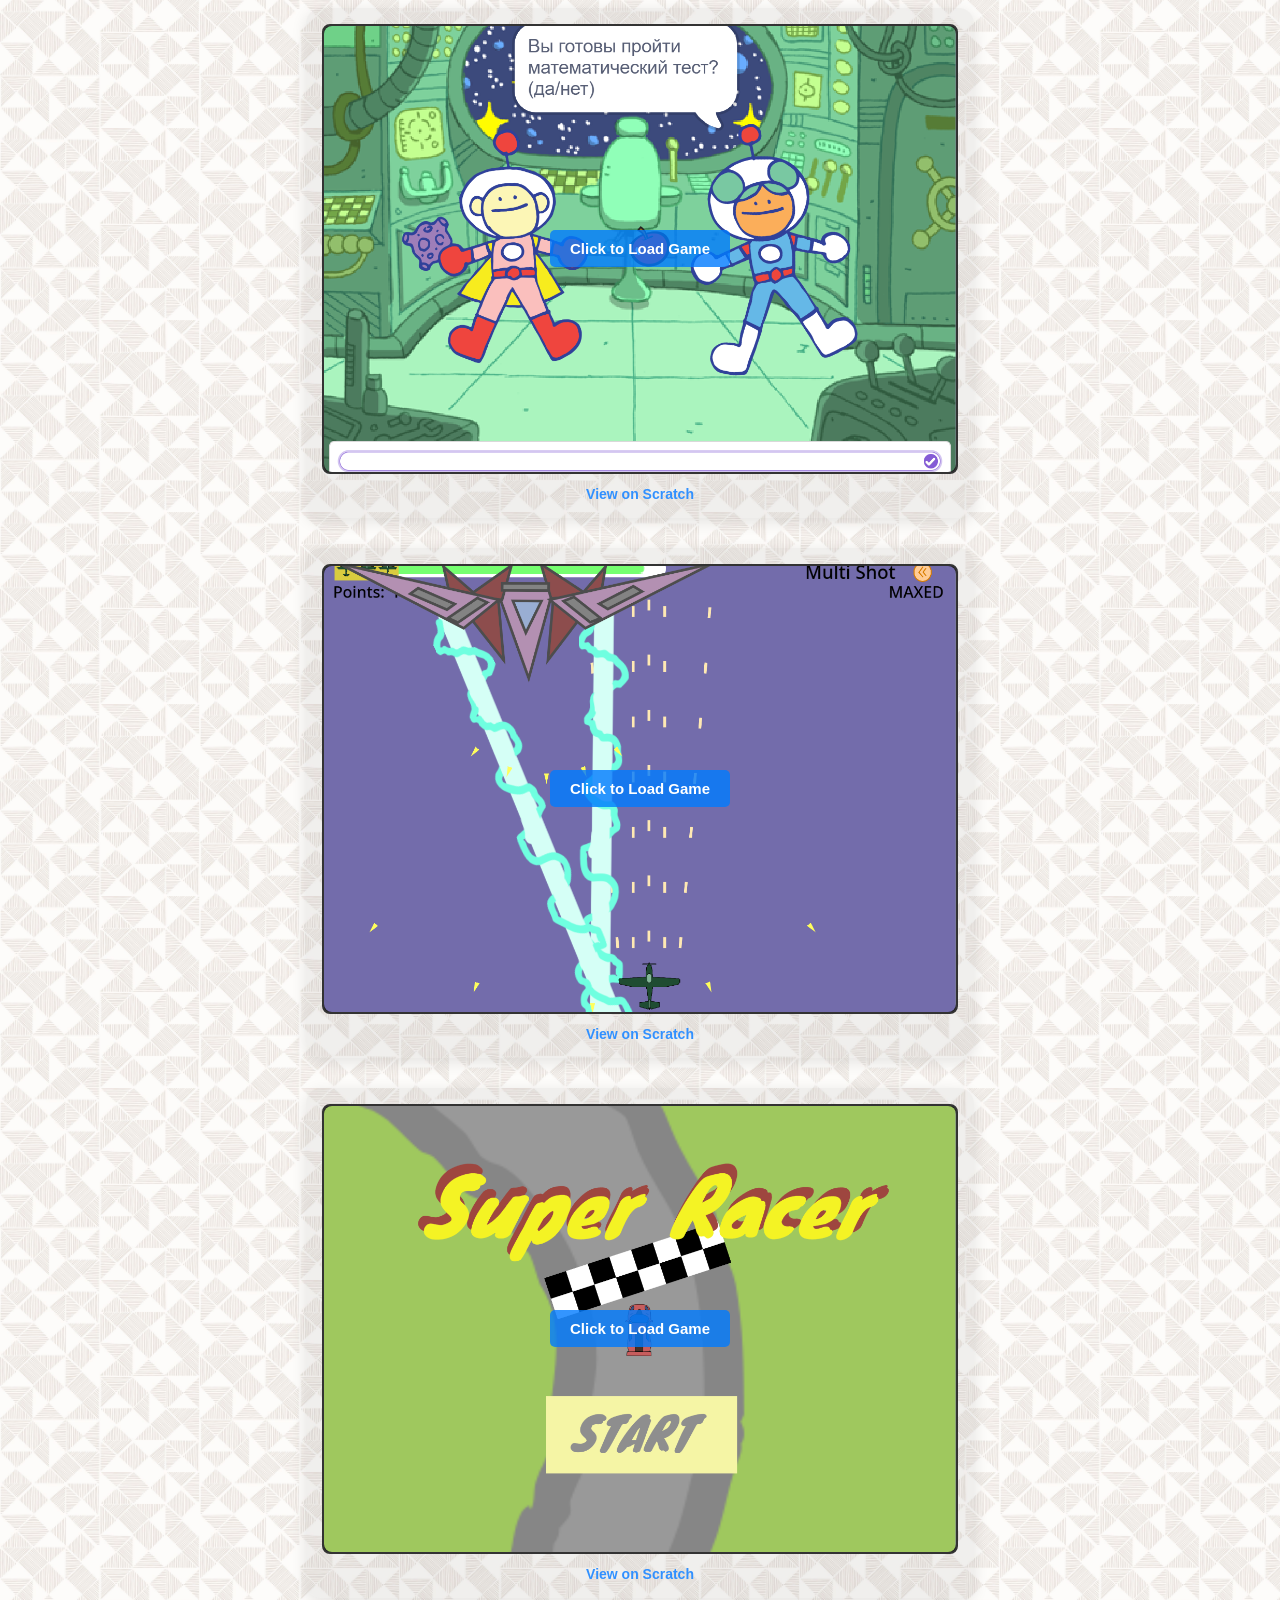
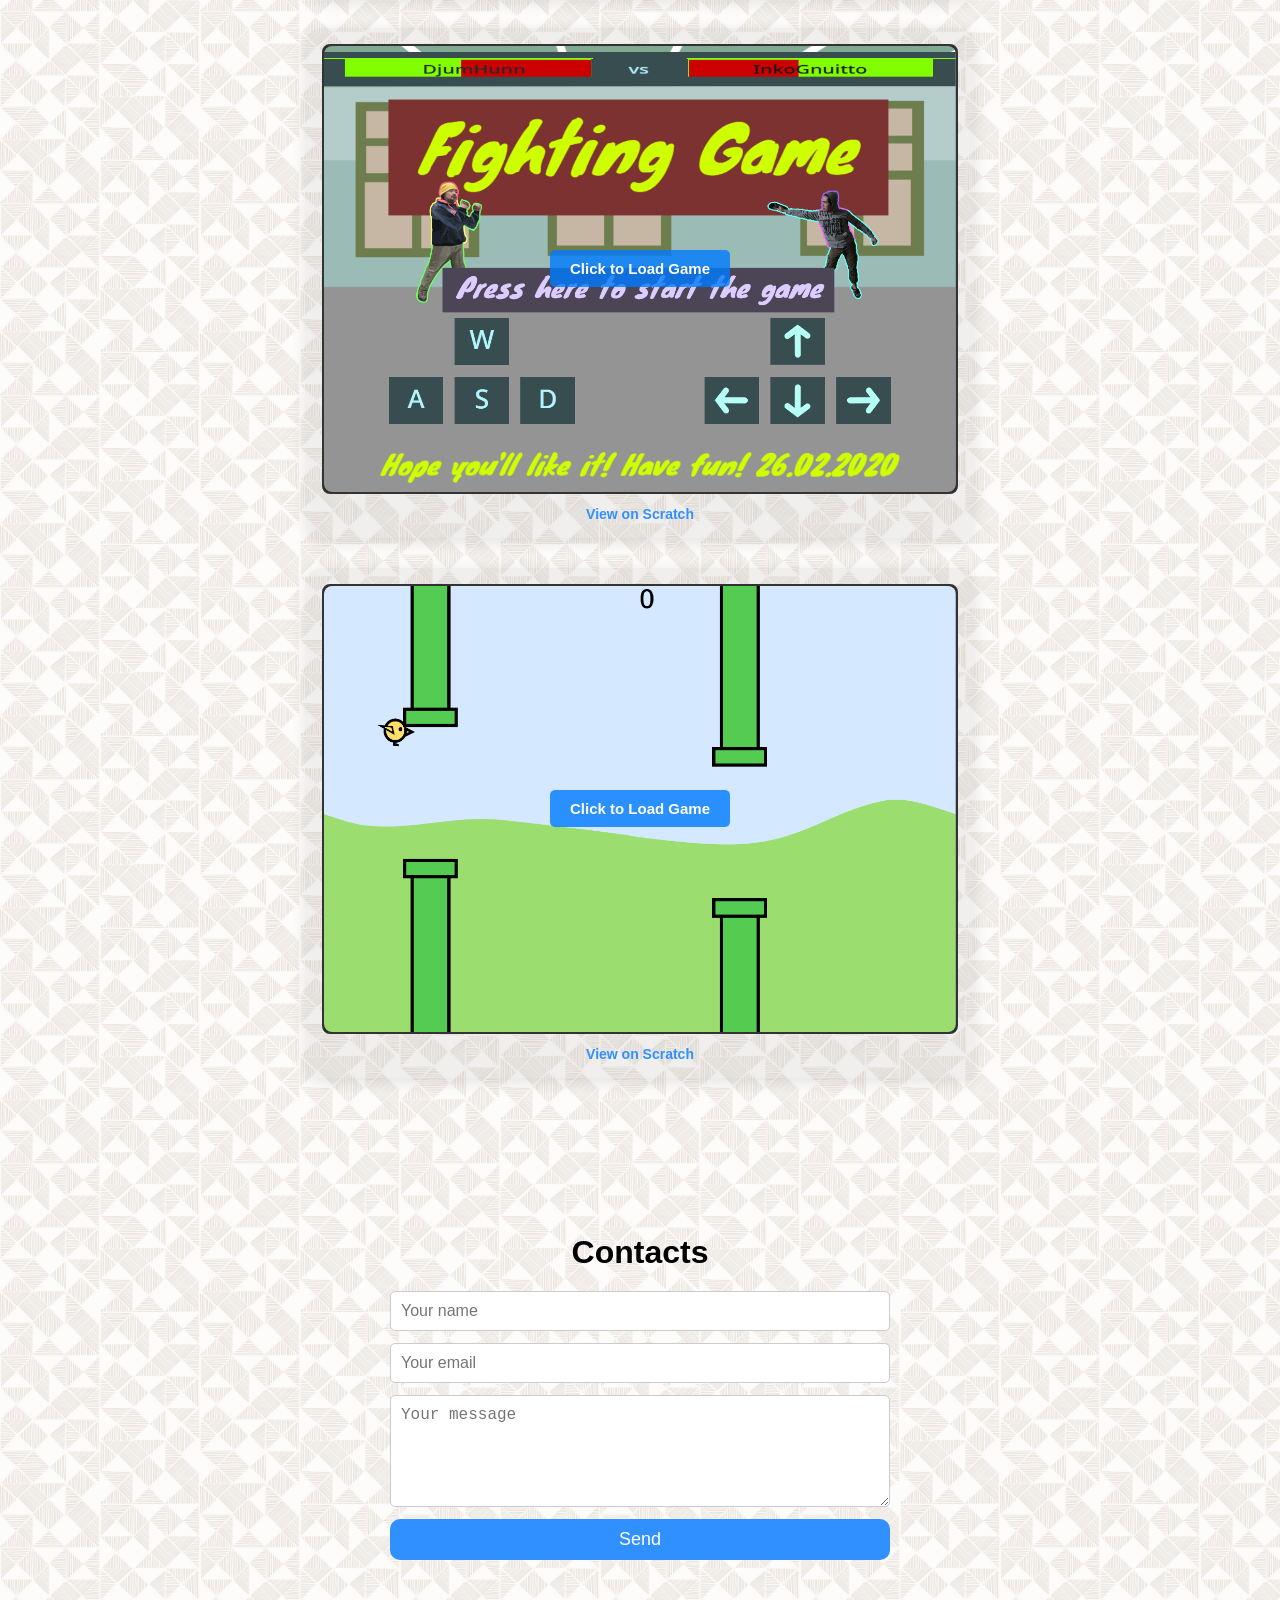
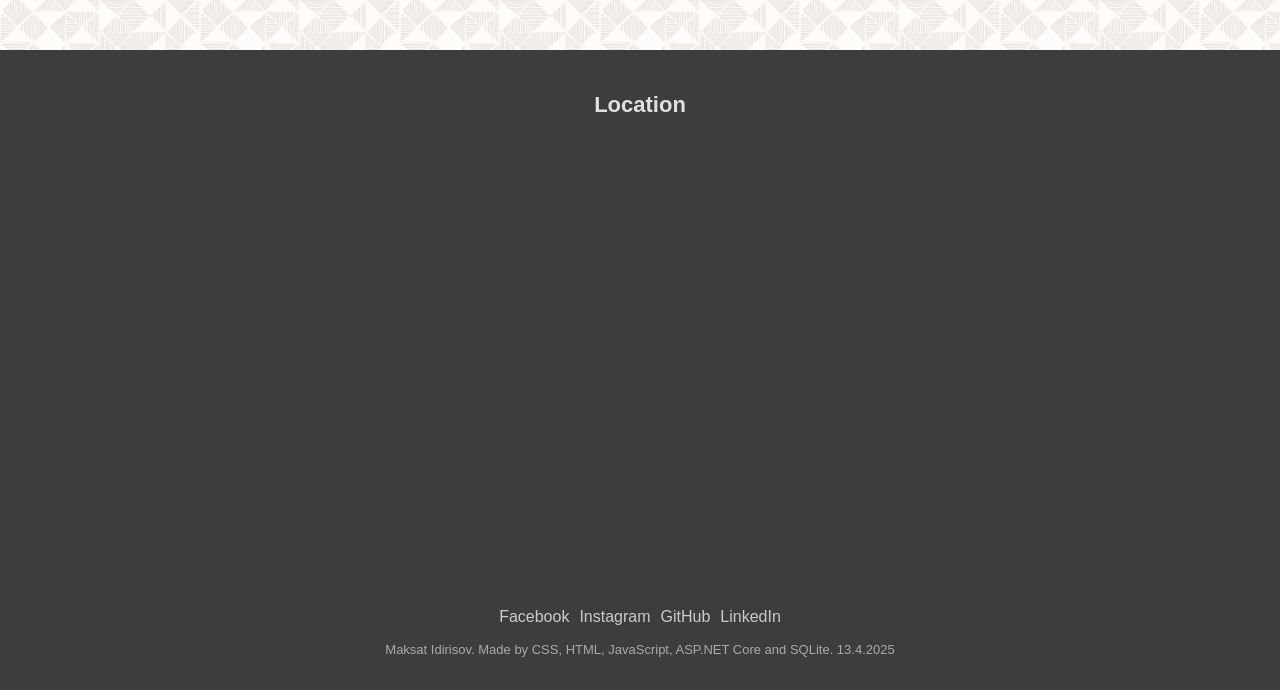
==== commit 6b62a85b: "Add thumbnails to browser games section of site" ====
--- a/index.html
+++ b/index.html
@@ -102,7 +102,7 @@
                 </a>
             </div>
             <div class="portfolio-item">
-                <img src="img/screenShotMyGame (22).jpg" alt="Проект 4">
+                <img src="img/thumbnails/screenShotMyGame (22).jpg" alt="Проект 4">
                 <h3>Quiz game</h3><!--4-->
                 <p>Made by Unity 2d. This game's main goal is to teach users to know art styles.</p>
                 <a href="https://bulbulsup.itch.io/historyofartquiz" target="_blank" rel="noopener noreferrer">
@@ -229,6 +229,7 @@
             <div class="game-card">
                 <div class="game-placeholder" data-src="https://itch.io/embed-upload/9185637?color=85c078"
                     onclick="activateGame(this)">
+                    <img src="img/thumbnails/screenShotMyGame (3).jpg" alt="Dosik Infinite Runner game preview">
                     <div class="play-button-overlay">
                         <span>Click to Load Game</span><!--Dosik runner-->
                     </div>
@@ -239,8 +240,9 @@
             <div class="game-card">
                 <div class="game-placeholder" data-src="https://itch.io/embed-upload/6271792?color=2f2f2f"
                     onclick="activateGame(this)">
-                    <div class="play-button-overlay">
-                        <span>Click to Load Game</span><!--ART Quiz runner-->
+                    <img src="img/thumbnails/screenShotMyGame (22).jpg" alt="ART Quiz game preview">
+                    <div class="play-button-overlay">
+                        <span>Click to Load Game</span><!--ART Quiz-->
                     </div>
                 </div>
                 <a href="https://bulbulsup.itch.io/historyofartquiz" target="_blank">View on itch.io</a>
@@ -249,6 +251,7 @@
             <div class="game-card">
                 <div class="game-placeholder" data-src="https://itch.io/embed-upload/6440916?color=000000"
                     onclick="activateGame(this)">
+                    <img src="img/thumbnails/screenShotMyGame (15).jpg" alt="Y.A.F.G. game preview">
                     <div class="play-button-overlay">
                         <span>Click to Load Game</span><!--Y.A.F.G.-->
                     </div>
@@ -259,6 +262,7 @@
             <div class="game-card">
                 <div class="game-placeholder" data-src="https://scratch.mit.edu/projects/1188223223/embed"
                     onclick="activateGame(this)">
+                    <img src="img/thumbnails/worldOfTanks.jpg" alt="World of Tanks game preview">
                     <div class="play-button-overlay">
                         <span>Click to Load Game</span><!--world of tanks-->
                     </div>
@@ -269,6 +273,7 @@
             <div class="game-card">
                 <div class="game-placeholder" data-src="https://scratch.mit.edu/projects/1189923861/embed"
                     onclick="activateGame(this)">
+                    <img src="img/thumbnails/Photoshop.png" alt="Photoshop game preview">
                     <div class="play-button-overlay">
                         <span>Click to Load Game</span><!--photoshop-->
                     </div>
@@ -279,8 +284,9 @@
             <div class="game-card">
                 <div class="game-placeholder" data-src="https://scratch.mit.edu/projects/1213242263/embed"
                     onclick="activateGame(this)">
-                    <div class="play-button-overlay">
-                        <span>Click to Load Game</span><!--video extension-->
+                    <img src="img/thumbnails/VideoExtension.png" alt="Video extention game preview">
+                    <div class="play-button-overlay">
+                        <span>Click to Load Game</span><!--video extention-->
                     </div>
                 </div>
                 <a href="https://scratch.mit.edu/projects/1213242263/embed" target="_blank">View on Scratch</a>
@@ -289,8 +295,9 @@
             <div class="game-card">
                 <div class="game-placeholder" data-src="https://scratch.mit.edu/projects/1213230649/embed"
                     onclick="activateGame(this)">
-                    <div class="play-button-overlay">
-                        <span>Click to Load Game</span><!--audio extension-->
+                    <img src="img/thumbnails/AudioExtention.png" alt="Audio extention game preview">
+                    <div class="play-button-overlay">
+                        <span>Click to Load Game</span><!--audio extention-->
                     </div>
                 </div>
                 <a href="https://scratch.mit.edu/projects/1213230649/embed" target="_blank">View on Scratch</a>
@@ -299,6 +306,7 @@
             <div class="game-card">
                 <div class="game-placeholder" data-src="https://scratch.mit.edu/projects/1113379807/embed"
                     onclick="activateGame(this)">
+                    <img src="img/thumbnails/RPG_nlueCat.png" alt="RPG with green cat game preview">
                     <div class="play-button-overlay">
                         <span>Click to Load Game</span><!--RPG green cat, with 4 levels-->
                     </div>
@@ -309,6 +317,7 @@
             <div class="game-card">
                 <div class="game-placeholder" data-src="https://scratch.mit.edu/projects/993333014/embed"
                     onclick="activateGame(this)">
+                    <img src="img/thumbnails/ridersOnTheStorm.png" alt="Riders on the storm game preview">
                     <div class="play-button-overlay">
                         <span>Click to Load Game</span><!--Riders on the storm-->
                     </div>
@@ -319,6 +328,7 @@
             <div class="game-card">
                 <div class="game-placeholder" data-src="https://scratch.mit.edu/projects/978247774/embed"
                     onclick="activateGame(this)">
+                    <img src="img/thumbnails/identicalCard.png" alt="Identical cards game preview">
                     <div class="play-button-overlay">
                         <span>Click to Load Game</span><!--find identical cards game-->
                     </div>
@@ -329,6 +339,7 @@
             <div class="game-card">
                 <div class="game-placeholder" data-src="https://scratch.mit.edu/projects/996923155/embed"
                     onclick="activateGame(this)">
+                    <img src="img/thumbnails/catchingEggs.png" alt="Catching eggs game preview">
                     <div class="play-button-overlay">
                         <span>Click to Load Game</span><!--catching eggs game-->
                     </div>
@@ -339,6 +350,7 @@
             <div class="game-card">
                 <div class="game-placeholder" data-src="https://scratch.mit.edu/projects/1175888799/embed"
                     onclick="activateGame(this)">
+                    <img src="img/thumbnails/happyFarm.png" alt="Happy farm game preview">
                     <div class="play-button-overlay">
                         <span>Click to Load Game</span><!--happy farm-->
                     </div>
@@ -349,6 +361,7 @@
             <div class="game-card">
                 <div class="game-placeholder" data-src="https://scratch.mit.edu/projects/975634295/embed"
                     onclick="activateGame(this)">
+                    <img src="img/thumbnails/googleDino.png" alt="Google dino game preview">
                     <div class="play-button-overlay">
                         <span>Click to Load Game</span><!--google dino-->
                     </div>
@@ -359,6 +372,7 @@
             <div class="game-card">
                 <div class="game-placeholder" data-src="https://scratch.mit.edu/projects/1006774019/embed"
                     onclick="activateGame(this)">
+                    <img src="img/thumbnails/mathGame.png" alt="Math game preview">
                     <div class="play-button-overlay">
                         <span>Click to Load Game</span><!--math game-->
                     </div>
@@ -369,6 +383,7 @@
             <div class="game-card">
                 <div class="game-placeholder" data-src="https://scratch.mit.edu/projects/356770883/embed"
                     onclick="activateGame(this)">
+                    <img src="img/thumbnails/ShootThemUp.png" alt="Shoot them up game preview">
                     <div class="play-button-overlay">
                         <span>Click to Load Game</span><!--shoot them up-->
                     </div>
@@ -379,6 +394,7 @@
             <div class="game-card">
                 <div class="game-placeholder" data-src="https://scratch.mit.edu/projects/337966513/embed"
                     onclick="activateGame(this)">
+                    <img src="img/thumbnails/SuperRacer.png" alt="Racing game preview">
                     <div class="play-button-overlay">
                         <span>Click to Load Game</span><!--racing game-->
                     </div>
@@ -389,6 +405,7 @@
             <div class="game-card">
                 <div class="game-placeholder" data-src="https://scratch.mit.edu/projects/371195825/embed"
                     onclick="activateGame(this)">
+                    <img src="img/thumbnails/FightingGame.png" alt="Fighting game preview">
                     <div class="play-button-overlay">
                         <span>Click to Load Game</span><!--fighting game-->
                     </div>
@@ -399,6 +416,7 @@
             <div class="game-card">
                 <div class="game-placeholder" data-src="https://scratch.mit.edu/projects/323391959/embed"
                     onclick="activateGame(this)">
+                    <img src="img/thumbnails/FlappyBird.png" alt="Flappy bird game preview">
                     <div class="play-button-overlay">
                         <span>Click to Load Game</span><!--flappy bird-->
                     </div>
--- a/style.css
+++ b/style.css
@@ -417,7 +417,25 @@
     border-radius: 5px;
     font-size: 15px;
 }
-
+/*====================================================================*/
+.game-placeholder img {
+    width: 100%;
+    height: 100%;
+    object-fit: cover;
+    /* fills the box, crops edges if needed */
+    border-radius: 8px;
+    position: absolute;
+    top: 0;
+    left: 0;
+}
+
+.play-button-overlay {
+    position: absolute;
+    /* make sure this is already set or add it */
+    z-index: 1;
+    /* sits above the image */
+}
+/*====================================================================*/
 /* ===== Dark Mode Styles ===== */
 body.dark-mode {
     background-color: var(--dark-color);
